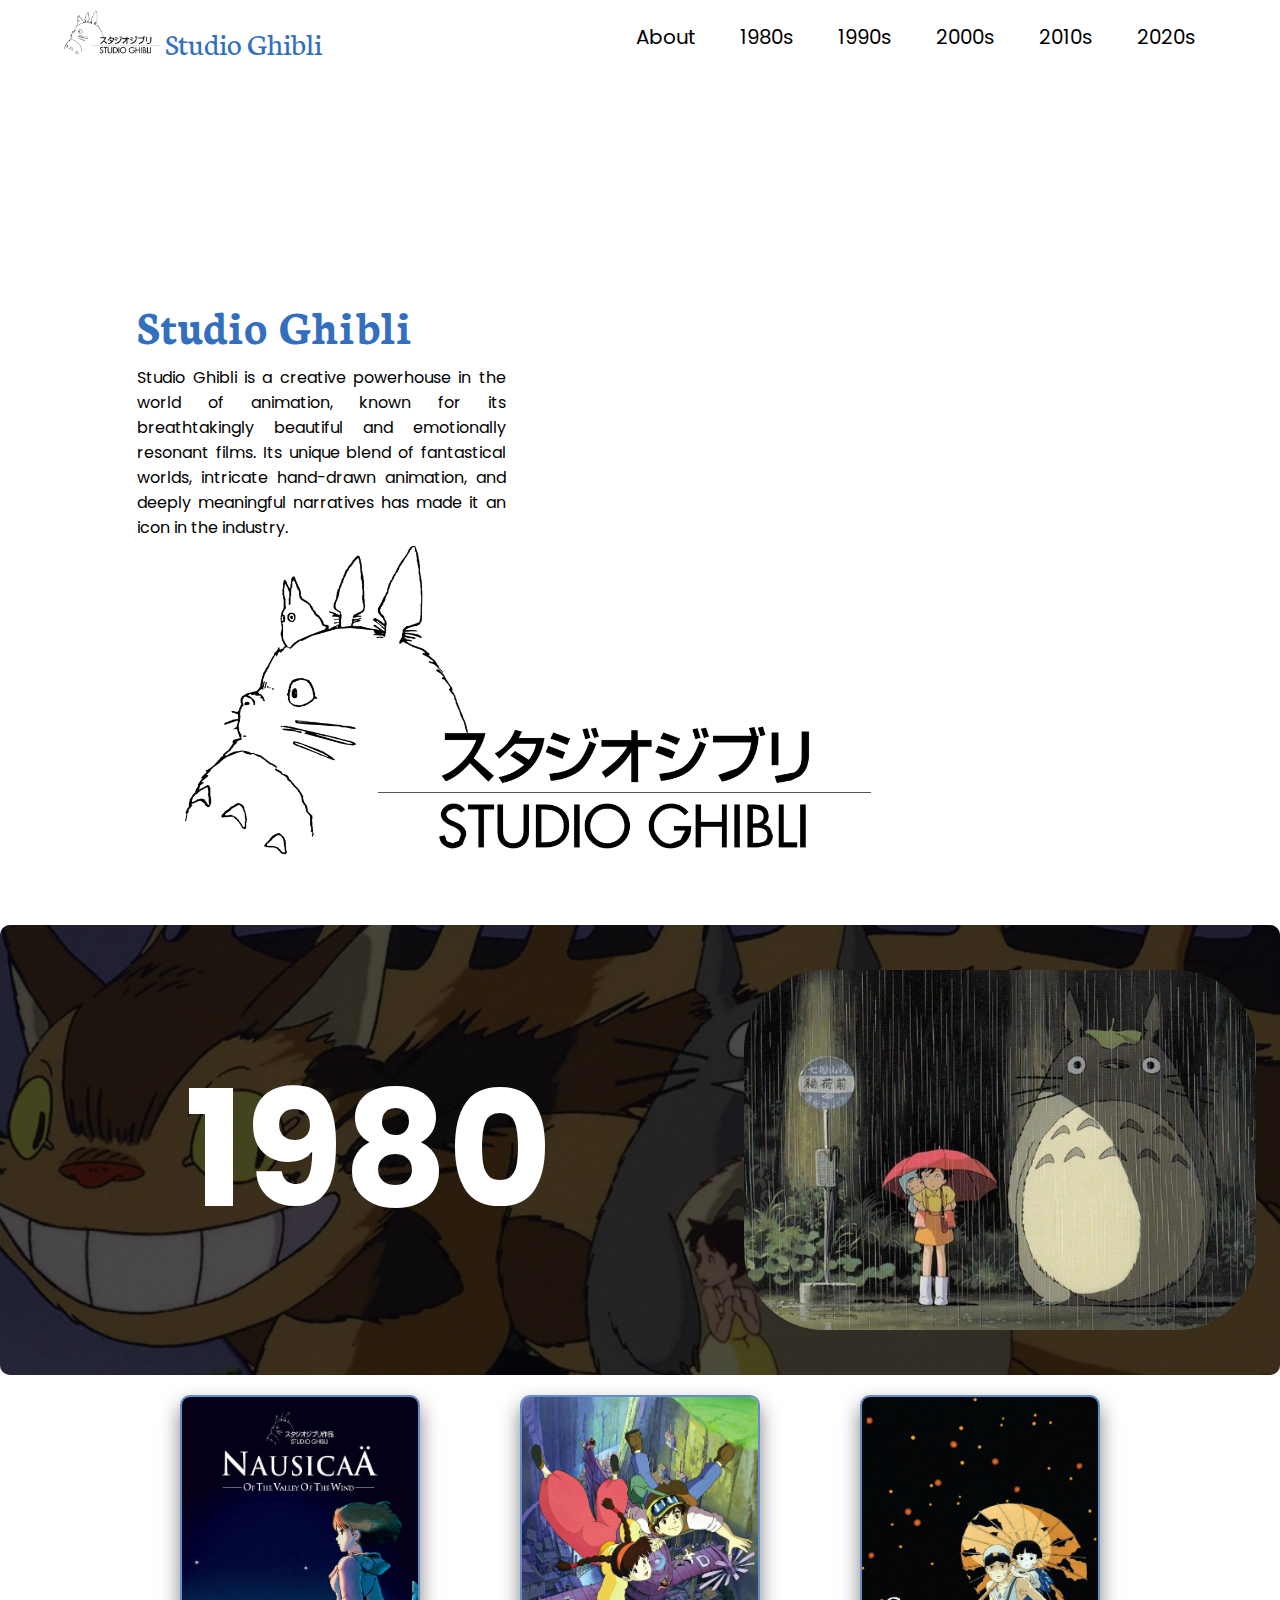
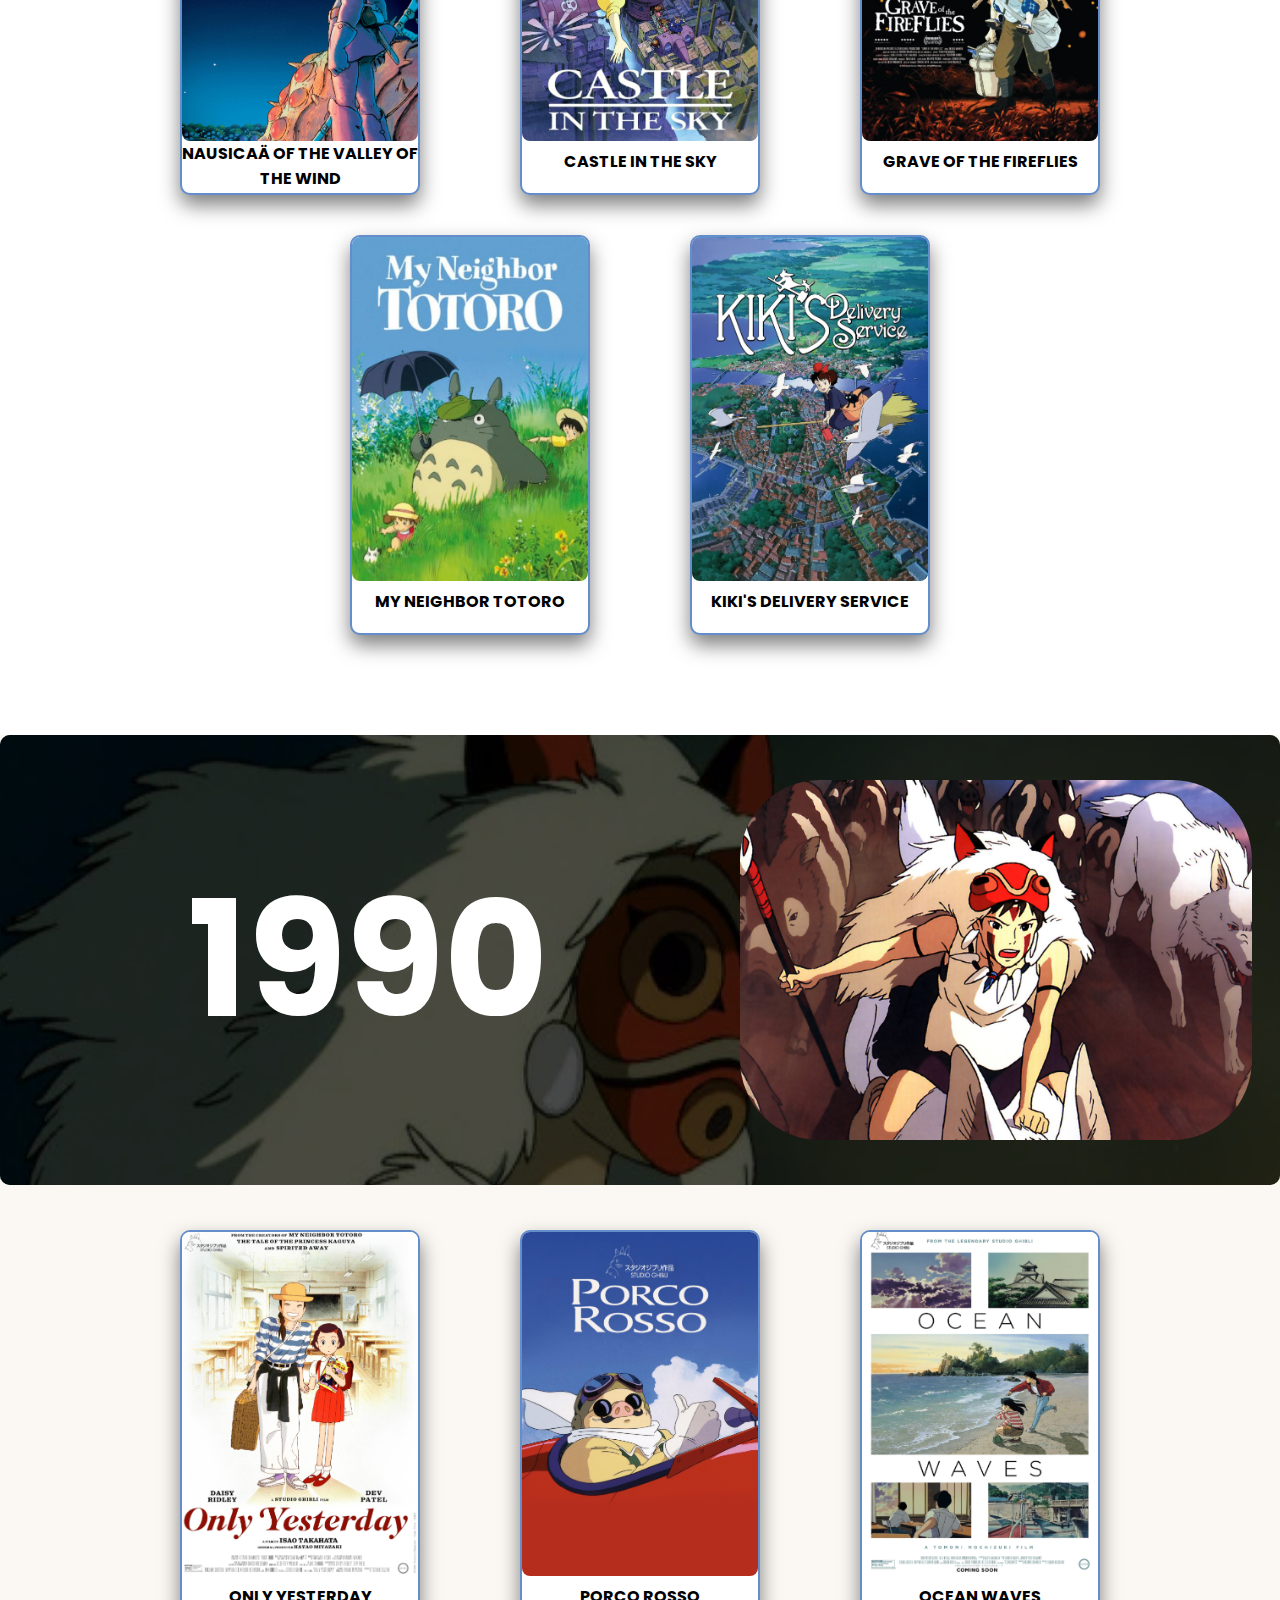
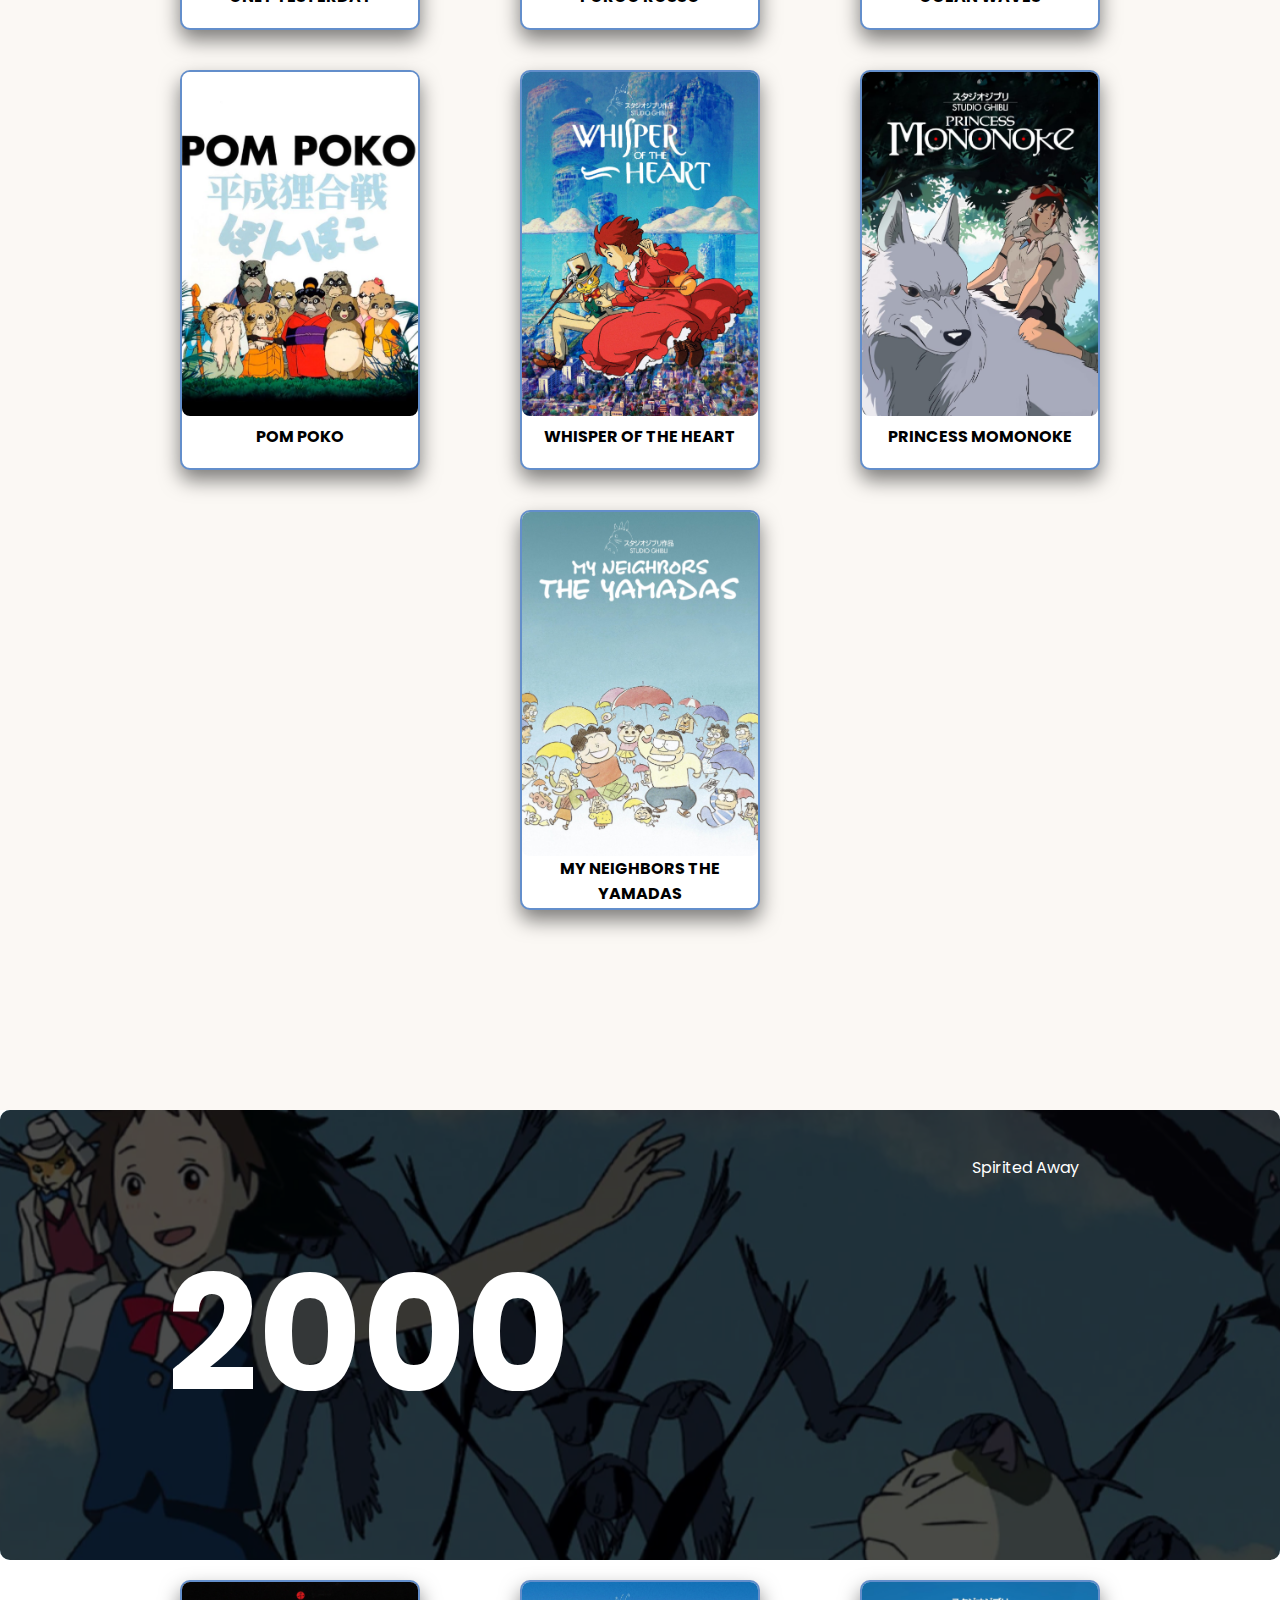
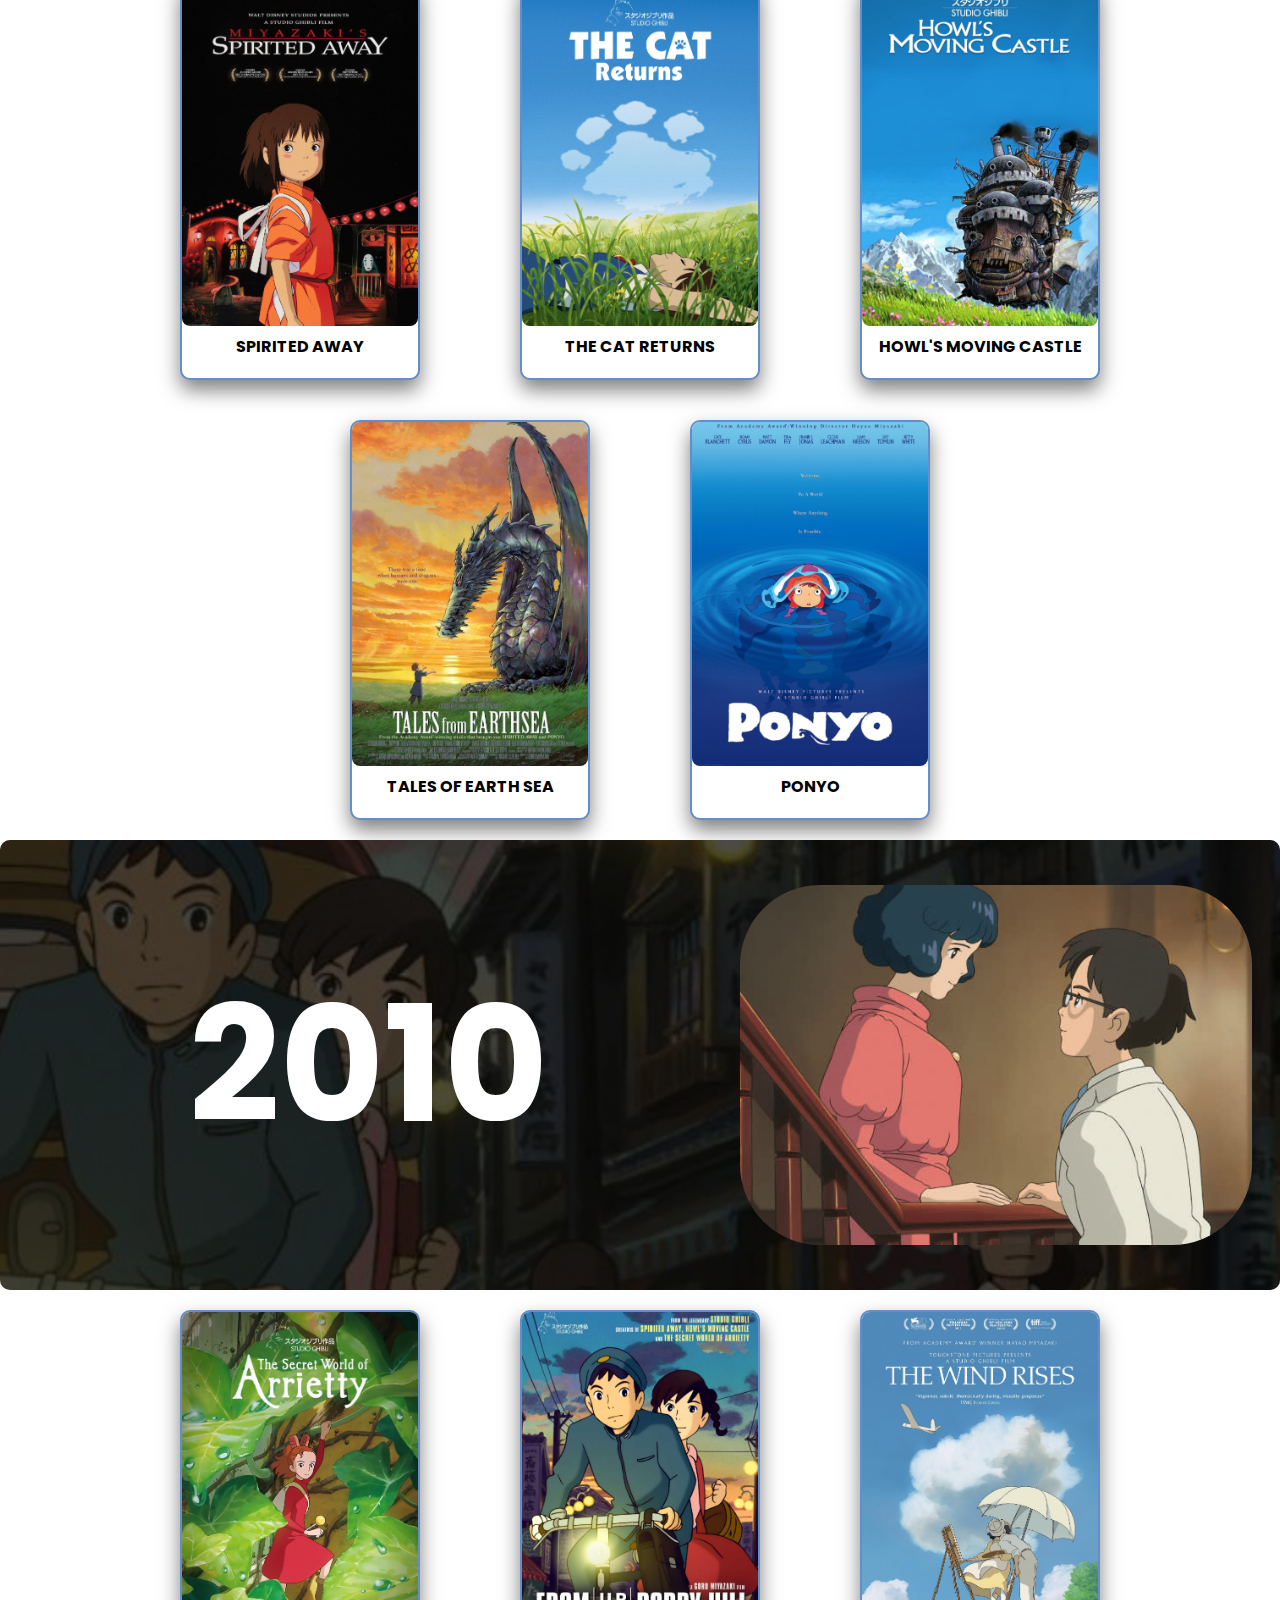
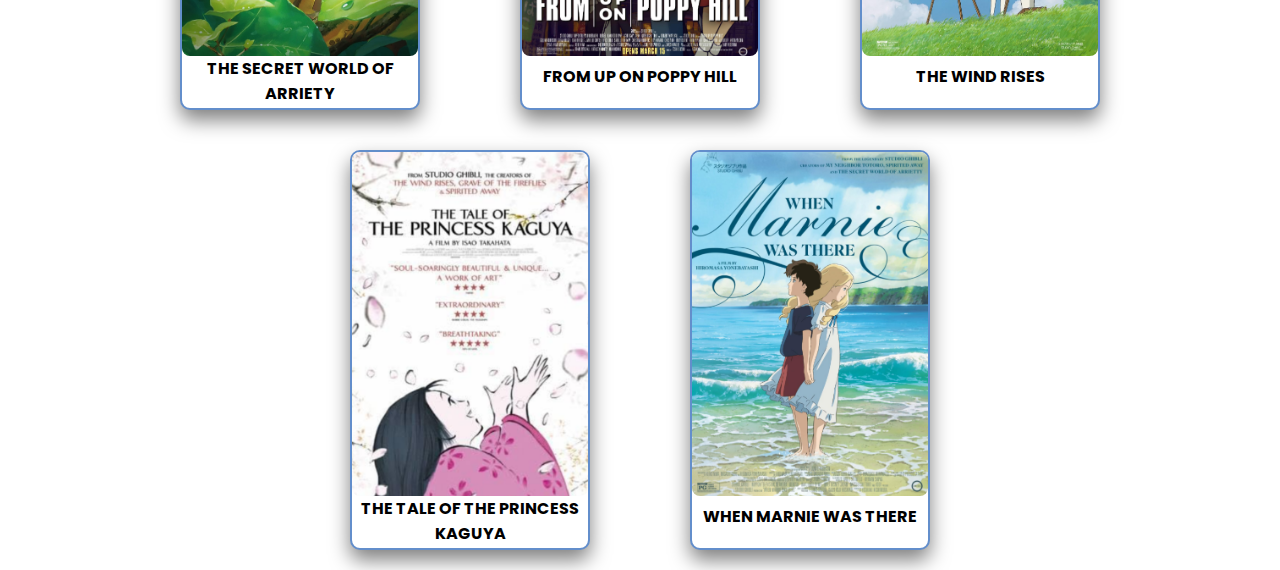
==== index.html @ 45482fcc "Merge branch 'developing' into branch-cyrus" ====
<!DOCTYPE html>
<html lang="en">
  <head>
    <meta charset="UTF-8" />
    <meta name="viewport" content="width=device-width, initial-scale=1.0" />
    <link rel="icon" href="Assets/Icon.png" type="image/x-icon" />
    <title>Studio Ghibli Collection</title>
    <link rel="stylesheet" href="style.css" />
    <link rel="stylesheet" href="mediaqueries.css" />
  </head>

  <body>
    <!-- Navigation -->

    <div class="nav-container">
      <nav id="desktop-nav">
        <div class="logo-nav">
          <img src="Assets/Logo.png" />
          Studio Ghibli
        </div>
        <ul class="nav-links">
          <li><a href="#about">About</a></li>
          <li><a href="#section_80s">1980s</a></li>
          <li><a href="#section_90s">1990s</a></li>
          <li><a href="#section_00s">2000s</a></li>
          <li><a href="#section_10s">2010s</a></li>
          <li><a href="#section_20s">2020s</a></li>
        </ul>
      </nav>
    </div>

    <!-- Navigation - Hamburger -->

    <nav id="hamburger-nav">
      <div class="logo-hamburger">
        <img src="Assets/Logo.png" /> Studio Ghibli
      </div>
      <div class="hamburger-menu">
        <div class="hamburger-icon" onclick="toggleMenu()">
          <span></span>
          <span></span>
          <span></span>
        </div>
        <div class="hamburger-links">
          <li><a href="#about" onclick="toggleMenu()">About</a></li>
          <li><a href="#section_80s" onclick="toggleMenu()">1980s</a></li>
          <li><a href="#section_90s" onclick="toggleMenu()">1990s</a></li>
          <li><a href="#section_00s" onclick="toggleMenu()">2000s</a></li>
          <li><a href="#section_10s" onclick="toggleMenu()">2010s</a></li>
          <li><a href="#section_20s" onclick="toggleMenu()">2020s</a></li>
        </div>
      </div>
    </nav>

    <!-- Profile -->

    <div class="wrapper">
      <section id="profile">
        <div class="profile-container">
          <div class="profile-row">
            <div class="profile-description">
              <h1 class="profile-title">Studio Ghibli</h1>
              <p>
                Studio Ghibli is a creative powerhouse in the world of
                animation, known for its breathtakingly beautiful and
                emotionally resonant films. Its unique blend of fantastical
                worlds, intricate hand-drawn animation, and deeply meaningful
                narratives has made it an icon in the industry.
              </p>
            </div>
            <div class="profile-logo">
              <img src="Assets/Logo.png" alt="Studio Ghibli Logo" />
            </div>
          </div>
        </div>
      </section>
    </div>

    <!-- 1980s -->

    <section id="section_80s">
      <div class="main_container">
        <div class="top_container1980">
          <h1 class="year">1980</h1>
          <img
            src="Assets/Highlight1.png"
            alt="Spirited Away"
            class="mov_img"
          />
        </div>
        <div class="movies_80s all-movies">
          <div class="movie" data-name="m-1">
            <div class="upper_part">
              <img
                src="Assets/Movie1.png"
                alt="Nausicaä of the Valley of the Wind"
              />
            </div>
            <div class="lower_part">
              <h1 class="title">NAUSICAÄ OF THE VALLEY OF THE WIND</h1>
            </div>
          </div>
          <div class="movie" data-name="m-2">
            <div class="upper_part">
              <img src="Assets/Movie2.png" alt="Castle in the Sky" />
            </div>
            <div class="lower_part">
              <h1 class="title">CASTLE IN THE SKY</h1>
            </div>
          </div>
          <div class="movie" data-name="m-3">
            <div class="upper_part">
              <img src="Assets/Movie3.png" alt="Grave of the Fireflies" />
            </div>
            <div class="lower_part">
              <h1 class="title">GRAVE OF THE FIREFLIES</h1>
            </div>
          </div>
          <div class="movie" data-name="m-4">
            <div class="upper_part">
              <img src="Assets/Movie4.png" alt="My Neighbor Totoro" />
            </div>
            <div class="lower_part">
              <h1 class="title">MY NEIGHBOR TOTORO</h1>
            </div>
          </div>
          <div class="movie" data-name="m-5">
            <div class="upper_part">
              <img src="Assets/Movie5.png" alt="Kiki's Delivery Service" />
            </div>
            <div class="lower_part">
              <h1 class="title">KIKI'S DELIVERY SERVICE</h1>
            </div>
          </div>
        </div>
      </div>
    </section>

    <!-- 1990s -->

    <section id="section_90s">
      <div class="main_container">
        <div class="top_container_90s">
          <h1 class="year">1990</h1>
          <img src="Assets/Highlight2.png" alt="" class="mov_img" />
        </div>
        <div class="movies_90s all-movies">
          <div class="movie" data-name="m-6">
            <div class="upper_part">
              <img src="Assets/Movie6.png" alt="ONLY YESTERDAY" />
            </div>
            <div class="lower_part">
              <h1 class="title">ONLY YESTERDAY</h1>
            </div>
          </div>
          <div class="movie" data-name="m-7">
            <div class="upper_part">
              <img src="Assets/Movie7.png" alt="PORCO ROSSO" />
            </div>
            <div class="lower_part">
              <h1 class="title">PORCO ROSSO</h1>
            </div>
          </div>
          <div class="movie" data-name="m-8">
            <div class="upper_part">
              <img src="Assets/Movie8.png" alt="OCEAN WAVES" />
            </div>
            <div class="lower_part">
              <h1 class="title">OCEAN WAVES</h1>
            </div>
          </div>
          <div class="movie" data-name="m-9">
            <div class="upper_part">
              <img src="Assets/Movie9.png" alt="POM POKO" />
            </div>
            <div class="lower_part">
              <h1 class="title">POM POKO</h1>
            </div>
          </div>
          <div class="movie" data-name="m-10">
            <div class="upper_part">
              <img src="Assets/Movie10.png" alt="WHISPER OF THE HEART" />
            </div>
            <div class="lower_part">
              <h1 class="title">WHISPER OF THE HEART</h1>
            </div>
          </div>
          <div class="movie" data-name="m-11">
            <div class="upper_part">
              <img src="Assets/Movie11.png" alt="PRINCESS MOMONOKE" />
            </div>
            <div class="lower_part">
              <h1 class="title">PRINCESS MOMONOKE</h1>
            </div>
          </div>
          <div class="movie" data-name="m-12">
            <div class="upper_part">
              <img src="Assets/Movie12.png" alt="MY NEIGHBORS THE YAMADAS" />
            </div>
            <div class="lower_part">
              <h1 class="title">MY NEIGHBORS THE YAMADAS</h1>
            </div>
          </div>
        </div>
      </div>
    </section>

    <!-- 2000s -->

    <section id="section_00s">
      <div class="main_container">
        <div class="top_container">
          <h1 class="year">2000</h1>
          <img
            src="Assets/Highlight3.2.png"
            alt="Spirited Away"
            class="mov_img"
          />
        </div>
        <div class="movies_00s all-movies">
          <div class="movie" data-name="m-13">
            <div class="upper_part">
              <img src="Assets/Movie13.png" alt="" />
            </div>
            <div class="lower_part">
              <h1 class="title">SPIRITED AWAY</h1>
            </div>
          </div>
          <div class="movie" data-name="m-14">
            <div class="upper_part">
              <img src="Assets/Movie14.png" alt="" />
            </div>
            <div class="lower_part">
              <h1 class="title">THE CAT RETURNS</h1>
            </div>
          </div>
          <div class="movie" data-name="m-15">
            <div class="upper_part">
              <img src="Assets/Movie15.png" alt="" />
            </div>
            <div class="lower_part">
              <h1 class="title">HOWL'S MOVING CASTLE</h1>
            </div>
          </div>
          <div class="movie" data-name="m-16">
            <div class="upper_part">
              <img src="Assets/Movie16.png" alt="" />
            </div>
            <div class="lower_part">
              <h1 class="title">TALES OF EARTH SEA</h1>
            </div>
          </div>
          <div class="movie" data-name="m-17">
            <div class="upper_part">
              <img src="Assets/Movie17.png" alt="" />
            </div>
            <div class="lower_part">
              <h1 class="title">PONYO</h1>
            </div>
          </div>
        </div>
      </div>
    </section>

    <!-- 2010s -->

    <section id="section_10s">
      <div class="main_container">
        <div class="top_container_10s">
          <h1 class="year">2010</h1>
          <img
            src="Assets/Highlight4.4.jpg"
            alt="The Wind Rises"
            class="mov_img"
          />
        </div>

        <div class="movies_10s all-movies">
          <div class="movie" data-name="m-18">
            <div class="upper_part">
              <img src="Assets/Movie18.png" alt="" />
            </div>
            <div class="lower_part">
              <h1 class="title">THE SECRET WORLD OF ARRIETY</h1>
            </div>
          </div>
          <div class="movie" data-name="m-19">
            <div class="upper_part">
              <img src="Assets/Movie19.png" alt="" />
            </div>
            <div class="lower_part">
              <h1 class="title">FROM UP ON POPPY HILL</h1>
            </div>
          </div>
          <div class="movie" data-name="m-20">
            <div class="upper_part">
              <img src="Assets/Movie20.png" alt="" />
            </div>
            <div class="lower_part">
              <h1 class="title">THE WIND RISES</h1>
            </div>
          </div>
          <div class="movie" data-name="m-21">
            <div class="upper_part">
              <img src="Assets/Movie21.png" alt="" />
            </div>
            <div class="lower_part">
              <h1 class="title">THE TALE OF THE PRINCESS KAGUYA</h1>
            </div>
          </div>
          <div class="movie" data-name="m-22">
            <div class="upper_part">
              <img src="Assets/Movie22.png" alt="" />
            </div>
            <div class="lower_part">
              <h1 class="title">WHEN MARNIE WAS THERE</h1>
            </div>
          </div>
        </div>
      </div>
    </section>

    <!-- 2020s -->

    <!-- Showcase Movies -->

    <div class="showcase">
      <!-- 1980s -->

      <section id="showcase_80s">
        <div class="preview" data-target="m-1">
          <div class="heading">
            <img
              src="Assets/Preview1.png"
              alt="Nausicaä of the Valley of the Wind"
            />
            <div class="heading_content">
              <div class="heading_title">
                <h2>Nausicaä of the Valley of the Wind</h2>
                <h3><span class="type">Genres:</span> Adventure, Sci-Fi</h3>
              </div>
            </div>
          </div>
          <div class="content">
            <div class="movie_info">
              <i class="fa-solid fa-xmark"></i>
              <div class="left">
                <img
                  src="Assets/Movie1.png"
                  alt="Nausicaä of the Valley of the Wind"
                />
              </div>
              <div class="right">
                <h4><span class="type">Year:</span> 1984</h4>
                <h4><span class="type">Duration:</span> 117 min</h4>
                <h4><span class="type">Directed By:</span> Hayao Miyazaki</h4>
                <h4><span class="type">Produced By:</span> Isao Takahata</h4>
                <h5>
                  Warrior and pacifist Princess Nausicaä desperately struggles
                  to prevent two warring nations from destroying themselves and
                  their dying planet.
                </h5>
                <div class="buttons">
                  <a
                    href="https://www.imdb.com/title/tt0087544/?ref_=ttls_li_i"
                    class="link1"
                    target="_blank"
                    ><i class="fa-brands fa-imdb links"></i>IMDB</a
                  >
                  <a
                    href="https://ghiblicollection.com/products/nausicaa-of-the-valley-of-the-wind"
                    class="link2"
                    target="_blank"
                    ><i class="fa-solid fa-cart-shopping links"></i>Purchase
                    Movie</a
                  >
                  <a
                    href="https://www.youtube.com/watch?v=9bcsVzfiuf8"
                    class="link3"
                    target="_blank"
                    ><i class="fa-brands fa-youtube links"></i>View Trailer</a
                  >
                </div>
              </div>
            </div>
            <div class="characters">
              <div class="title">
                <h1>Main Characters</h1>
              </div>
              <div class="character">
                <div class="char_box">
                  <img src="Assets/Movie1_M1.jpg" alt="Nausicaä" />
                  <h2>Nausicaä</h2>
                  <p>
                    The Princess of the Valley of Wind. She is clever,
                    resourceful, and a skilled swordswoman. She is a windrider,
                    who can read and utilize the wind well, and flies a "Mehve,"
                    a glider with an engine. She has an empathetic ability and
                    can even communicate with insects from the Sea of
                    Corruption.
                  </p>
                </div>
                <div class="char_box">
                  <img src="Assets/Movie1_M2.jpg" alt="Asbel" />
                  <h2>Asbel</h2>
                  <p>
                    Rastel's twin brother. He is the sole survivor of Pejite,
                    and deeply hates Kushana and Torumekians. He is a very good
                    pilot, mechanic, and swordsman.
                  </p>
                </div>
                <div class="char_box">
                  <img src="Assets/Movie1_M3.jpg" alt="Kushana" />
                  <h2>Kushana</h2>
                  <p>
                    Princess of Torumekia, youngest daughter of the Vai Emperor.
                  </p>
                </div>
                <div class="char_box">
                  <img src="Assets/Movie1_M4.jpg" alt="Lord Yupa" />
                  <h2>Lord Yupa</h2>
                  <p>
                    Nausicaä's teacher and legendary swordsman. He's been
                    traveling the world in search of the secret of the Sea of
                    Corruption.
                  </p>
                </div>
              </div>
            </div>
          </div>
        </div>

        <div class="preview" data-target="m-2">
          <div class="heading">
            <img src="Assets/Preview2.png" alt="Castle in the Sky" />
            <div class="heading_content">
              <div class="heading_title">
                <h2>Castle in the Sky</h2>
                <h3><span class="type">Genres:</span> Adventure, Family</h3>
              </div>
            </div>
          </div>
          <div class="content">
            <div class="movie_info">
              <i class="fa-solid fa-xmark"></i>
              <div class="left">
                <img src="Assets/Movie2.png" alt="Castle in the Sky" />
              </div>
              <div class="right">
                <h4><span class="type">Year:</span> 1986</h4>
                <h4><span class="type">Duration:</span> 125 min</h4>
                <h4><span class="type">Directed By:</span> Hayao Miyazaki</h4>
                <h4>
                  <span class="type">Produced By:</span>Isao Takahata, Yasuyoshi
                  Tokuma
                </h4>
                <h5>
                  A young boy and a girl with a magic crystal must race against
                  pirates and foreign agents in a search for a legendary
                  floating castle.
                </h5>
                <div class="buttons">
                  <a
                    href="https://www.imdb.com/title/tt0092067/?ref_=ttls_li_i"
                    class="link1"
                    target="_blank"
                    ><i class="fa-brands fa-imdb links"></i>IMDB</a
                  >
                  <a
                    href="https://ghiblicollection.com/products/castle-in-the-sky"
                    class="link2"
                    target="_blank"
                    ><i class="fa-solid fa-cart-shopping links"></i>Purchase
                    Movie</a
                  >
                  <a
                    href="https://www.youtube.com/watch?v=8ykEy-yPBFc"
                    class="link3"
                    target="_blank"
                    ><i class="fa-brands fa-youtube links"></i>View Trailer</a
                  >
                </div>
              </div>
            </div>
            <div class="characters">
              <div class="title">
                <h1>Main Characters</h1>
              </div>
              <div class="character">
                <div class="char_box">
                  <img src="Assets/Movie2_M1.jpg" alt="Pazu" />
                  <h2>Pazu</h2>
                  <p>
                    Pazu is a young boy whose goal was to fly in the sky to
                    search for LAPUTA. He is an engineer's apprentice. Pazu
                    keeps pet doves in his tower and can play the trumpet.
                  </p>
                </div>
                <div class="char_box">
                  <img src="Assets/Movie2_M2.jpg" alt="Sheeta" />
                  <h2>Sheeta</h2>
                  <p>
                    Her parents died and left a magical stone (a volucite
                    crystal) which she could never lend or show anyone. Chased
                    by the pirates, she fell from the airship she was in and was
                    saved by the floating powers of the stone and a boy named
                    Pazu. She must escape from the pirates and find the land in
                    the sky, Laputa.
                  </p>
                </div>
              </div>
            </div>
          </div>
        </div>

        <div class="preview" data-target="m-3">
          <div class="heading">
            <img src="Assets/Preview3.png" alt="Grave of the Fireflies" />
            <div class="heading_content">
              <div class="heading_title">
                <h2>Grave of the Fireflies</h2>
                <h3><span class="type">Genres:</span> Drama, War</h3>
              </div>
            </div>
          </div>
          <div class="content">
            <div class="movie_info">
              <i class="fa-solid fa-xmark"></i>
              <div class="left">
                <img src="Assets/Movie3.png" alt="Grave of the Fireflies" />
              </div>
              <div class="right">
                <h4><span class="type">Year:</span> 1988</h4>
                <h4><span class="type">Duration:</span> 89 min</h4>
                <h4><span class="type">Directed By:</span> Isao Takahata</h4>
                <h4>
                  <span class="type">Produced By:</span>Ryoichi Sato, Toru Hara
                </h4>
                <h5>
                  A young boy and his little sister struggle to survive in Japan
                  during World War II.
                </h5>
                <div class="buttons">
                  <a
                    href="https://www.imdb.com/title/tt0095327/?ref_=ttls_li_i"
                    class="link1"
                    target="_blank"
                    ><i class="fa-brands fa-imdb links"></i>IMDB</a
                  >
                  <a
                    href="https://ghiblicollection.com/products/grave-of-the-fireflies"
                    class="link2"
                    target="_blank"
                    ><i class="fa-solid fa-cart-shopping links"></i>Purchase
                    Movie</a
                  >
                  <a
                    href="https://www.youtube.com/watch?v=4vPeTSRd580"
                    class="link3"
                    target="_blank"
                    ><i class="fa-brands fa-youtube links"></i>View Trailer</a
                  >
                </div>
              </div>
            </div>
            <div class="characters">
              <div class="title">
                <h1>Main Characters</h1>
              </div>
              <div class="character">
                <div class="char_box">
                  <img src="Assets/Movie3_M1.jpg" alt="Setsuko" />
                  <h2>Setsuko</h2>
                  <p>
                    A 4-year-old girl. Setsuko completely adores her older
                    brother Seita. She is innocent and cheerful, and at times
                    naïve to the terrors of war around her.
                  </p>
                </div>
                <div class="char_box">
                  <img src="Assets/Movie3_M2.jpg" alt="Seita" />
                  <h2>Seita</h2>
                  <p>
                    A 14-year-old boy. Seita is responsible, mature, and tough.
                    Since his dad is away fighting in the war, he is responsible
                    for all the jobs his father would normally take, including
                    caring for his younger sister, Setsuko. Seita's main fault
                    is his pride, which can cause him to make wrong decisions.
                  </p>
                </div>
              </div>
            </div>
          </div>
        </div>

        <div class="preview" data-target="m-4">
          <div class="heading">
            <img src="Assets/Preview4.png" alt="My Neighbor Totoro" />
            <div class="heading_content">
              <div class="heading_title">
                <h2>My Neighbor Totoro</h2>
                <h3><span class="type">Genres:</span> Comedy, Family</h3>
              </div>
            </div>
          </div>
          <div class="content">
            <div class="movie_info">
              <i class="fa-solid fa-xmark"></i>
              <div class="left">
                <img src="Assets/Movie4.png" alt="My Neighbor Totoro" />
              </div>
              <div class="right">
                <h4><span class="type">Year:</span> 1988</h4>
                <h4><span class="type">Duration:</span> 86 min</h4>
                <h4><span class="type">Directed By:</span> Hayao Miyazaki</h4>
                <h4>
                  <span class="type">Produced By:</span>Toru Hara, Ned Lott
                </h4>
                <h5>
                  When two girls move to the country to be near their ailing
                  mother, they have adventures with the wondrous forest spirits
                  who live nearby.
                </h5>
                <div class="buttons">
                  <a
                    href="https://www.imdb.com/title/tt0096283/?ref_=ttls_li_i"
                    class="link1"
                    target="_blank"
                    ><i class="fa-brands fa-imdb links"></i>IMDB</a
                  >
                  <a
                    href="https://ghiblicollection.com/products/my-neighbor-totoro"
                    class="link2"
                    target="_blank"
                    ><i class="fa-solid fa-cart-shopping links"></i>Purchase
                    Movie</a
                  >
                  <a
                    href="https://www.youtube.com/watch?v=92a7Hj0ijLs"
                    class="link3"
                    target="_blank"
                    ><i class="fa-brands fa-youtube links"></i>View Trailer</a
                  >
                </div>
              </div>
            </div>
            <div class="characters">
              <div class="title">
                <h1>Main Characters</h1>
              </div>
              <div class="character">
                <div class="char_box">
                  <img src="Assets/Movie4_M1.jpg" alt="Mei" />
                  <h2>Mei</h2>
                  <p>
                    Mei is Satsuki's younger sister; she is 4 years old. She is
                    the first character that meets and befriends Totoro.
                  </p>
                </div>
                <div class="char_box">
                  <img src="Assets/Movie4_M2.jpg" alt="Satsuki" />
                  <h2>Satsuki</h2>
                  <p>
                    A 10-year-old girl. Satsuki is Mei's older sister. Satsuki
                    is the traditional name of the fifth month of the Japanese
                    calendar, the equivalent of the English May.
                  </p>
                </div>
                <div class="char_box">
                  <img src="Assets/Movie4_M3.jpg" alt="Totoro" />
                  <h2>Totoro</h2>
                  <p>One of three Totoros (Gods of the forest).</p>
                </div>
              </div>
            </div>
          </div>
        </div>

        <div class="preview" data-target="m-5">
          <div class="heading">
            <img src="Assets/Preview5.png" alt="Kiki's Delivery Service" />
            <div class="heading_content">
              <div class="heading_title">
                <h2>Kiki's Delivery Service</h2>
                <h3><span class="type">Genres:</span> Family, Fantasy</h3>
              </div>
            </div>
          </div>
          <div class="content">
            <div class="movie_info">
              <i class="fa-solid fa-xmark"></i>
              <div class="left">
                <img src="Assets/Movie5.png" alt="Kiki's Delivery Service" />
              </div>
              <div class="right">
                <h4><span class="type">Year:</span> 1989</h4>
                <h4><span class="type">Duration:</span> 103 min</h4>
                <h4><span class="type">Directed By:</span> Hayao Miyazaki</h4>
                <h4>
                  <span class="type">Produced By:</span>Hayao Miyazaki, Jane
                  Schonberger
                </h4>
                <h5>
                  A young witch, on her mandatory year of independent life,
                  finds fitting into a new community difficult while she
                  supports herself by running an air courier service.
                </h5>
                <div class="buttons">
                  <a
                    href="https://www.imdb.com/title/tt0097814/?ref_=ttls_li_i"
                    class="link1"
                    target="_blank"
                    ><i class="fa-brands fa-imdb links"></i>IMDB</a
                  >
                  <a
                    href="https://ghiblicollection.com/products/kiki-s-delivery-service"
                    class="link2"
                    target="_blank"
                    ><i class="fa-solid fa-cart-shopping links"></i>Purchase
                    Movie</a
                  >
                  <a
                    href="https://www.youtube.com/watch?v=4bG17OYs-GA"
                    class="link3"
                    target="_blank"
                    ><i class="fa-brands fa-youtube links"></i>View Trailer</a
                  >
                </div>
              </div>
            </div>
            <div class="characters">
              <div class="title">
                <h1>Main Characters</h1>
              </div>
              <div class="character">
                <div class="char_box">
                  <img src="Assets/Movie5_M1.jpg" alt="Kiki" />
                  <h2>Kiki</h2>
                  <p>
                    A 13-year-old apprentice witch, leaving her home village to
                    spend a year on her own. She has no visible magical
                    abilities other than communicating with her cat and
                    broom-flying (at which she is still a novice). She is
                    excitable, innocent, and by turns eager and shy.
                  </p>
                </div>
                <div class="char_box">
                  <img src="Assets/Movie5_M2.jpg" alt="Jiji" />
                  <h2>Jiji</h2>
                  <p>
                    Jiji is Kiki's sharp-tongued, sarcastic, and sometimes
                    humorously pessimistic feline companion. He is constantly
                    offering well-intended advice (and admonishments) that might
                    make him seem overcritical of Kiki.
                  </p>
                </div>
              </div>
            </div>
          </div>
        </div>
      </section>

      <!-- 1990s -->

      <section id="showcase_90s">
        <div class="preview" data-target="m-6">
          <div class="heading">
            <img src="Assets/Preview6.png" alt="" />
            <div class="heading_content">
              <div class="heading_title">
                <h2>Only Yesterday</h2>
                <h3>
                  <span class="type">Genres:</span>
                  Drama, Romance
                </h3>
              </div>
            </div>
          </div>
          <div class="content">
            <div class="movie_info">
              <i class="fa-solid fa-xmark"></i>
              <div class="left">
                <img src="Assets/Movie6.png" alt="Only Yesterday" />
              </div>
              <div class="right">
                <h4><span class="type">Year:</span> 1991</h4>
                <h4><span class="type">Duration:</span> 118 min</h4>
                <h4><span class="type">Directed By:</span> Isao Takahata</h4>
                <h4>
                  <span class="type">Produced By:</span> Tôru Hara, Ritsuo
                  Isobe, Hayao Miyazaki, Hideo Ogata, Yoshio Sasaki, Shigeharu
                  Shiba, Toshio Suzuki, Yasuyoshi Tokuma, Geoffrey Wexler,
                  Tatsumi Yamashita
                </h4>
                <h5>
                  Having lived her whole life in the city, 27-year-old Taeko
                  decides to visit her relatives in the countryside. As she
                  travels, memories of her youth resurface, and after meeting
                  young farmer Toshio, she wonders if she's been true to the
                  dreams of her childhood self.
                </h5>
                <div class="buttons">
                  <a
                    href="https://www.imdb.com/title/tt0102587/?ref_=ttls_li_i"
                    class="link1"
                    target="_blank"
                    ><i class="fa-brands fa-imdb links"></i>IMDB</a
                  >
                  <a
                    href="https://ghiblicollection.com/products/only-yesterday-2"
                    class="link2"
                    target="_blank"
                    ><i class="fa-solid fa-cart-shopping links"></i>Purchase
                    Movie</a
                  >
                  <a
                    href="https://www.youtube.com/watch?v=OfkQlZArxw0"
                    class="link3"
                    target="_blank"
                    ><i class="fa-brands fa-youtube links"></i>View Trailer</a
                  >
                </div>
              </div>
            </div>
            <div class="characters">
              <div class="title">
                <h1>Main Characters</h1>
              </div>
              <div class="character">
                <div class="char_box">
                  <img src="Assets/Movie6_M1.jpg" alt="Taeko Okajima" />
                  <h2>Taeko Okajima</h2>
                  <p>
                    Taeko Okajima lives in Tokyo and works in a big company. She
                    then decides to take a break and go to Yamagata Prefecture,
                    where her brother-in-law lives. On her way there, she sees
                    memories of her as 5th grader. While in Yamagata, she works
                    hard and while there, she starts re-considering her life's
                    choices.
                  </p>
                </div>
                <div class="char_box">
                  <img src="Assets/Movie6_M2.jpg" alt="Toshio" />
                  <h2>Toshio</h2>
                  <p>
                    An organic farmer and a friend of Taeko Okajima who often
                    drives her around. He also helps her come to terms with some
                    stories about her classmates including a bully who
                    apparently liked ten year old Taeko.
                  </p>
                </div>
              </div>
            </div>
          </div>
        </div>

        <div class="preview" data-target="m-7">
          <div class="heading">
            <img src="Assets/Preview7.png" alt="Porco Rosso" />
            <div class="heading_content">
              <div class="heading_title">
                <h2>Porco Rosso</h2>
                <h3>
                  <span class="type">Genres:</span>
                  Action, Adventure, Award Winning, Comedy, Drama, Romancey
                </h3>
              </div>
            </div>
          </div>
          <div class="content">
            <div class="movie_info">
              <i class="fa-solid fa-xmark"></i>
              <div class="left">
                <img src="Assets/Movie7.png" alt="Porco Rosso" />
              </div>
              <div class="right">
                <h4><span class="type">Year:</span> 1992</h4>
                <h4><span class="type">Duration:</span> 93 min</h4>
                <h4><span class="type">Directed By:</span> Hayao Miyazaki</h4>
                <h4>
                  <span class="type">Produced By:</span> Rick Dempsey, Ned Lott,
                  Hideo Ogata, Yoshio Sasaki, Toshio Suzuki, Sokai Tokuma,
                  Yasuyoshi Tokuma, Matsuo Toshimitsu, Tatsumi Yamashita
                </h4>
                <h5>
                  A world-weary flying ace-turned-bounty-hunter, whose face has
                  been transformed into that of a pig by a mysterious spell.
                  When he infuriates a band of sky pirates with his heroics, the
                  pirates hire Curtis, a hotshot American rival, to get rid of
                  him. But with the help of the teenage girl Fio, an aspiring
                  airplane designer, and a sultry lounge singer named Gina,
                  Porco takes to the skies for what may be his final high-flying
                  showdown.
                </h5>
                <div class="buttons">
                  <a
                    href="https://www.imdb.com/title/tt0104652/?ref_=ttls_li_tt"
                    class="link1"
                    target="_blank"
                    ><i class="fa-brands fa-imdb links"></i>IMDB</a
                  >
                  <a
                    href="https://ghiblicollection.com/products/porco-rosso-1"
                    class="link2"
                    target="_blank"
                    ><i class="fa-solid fa-cart-shopping links"></i>Purchase
                    Movie</a
                  >
                  <a
                    href="https://www.youtube.com/watch?v=awEC-aLDzjs"
                    class="link3"
                    target="_blank"
                    ><i class="fa-brands fa-youtube links"></i>View Trailer</a
                  >
                </div>
              </div>
            </div>
            <div class="characters">
              <div class="title">
                <h1>Main Characters</h1>
              </div>
              <div class="character">
                <div class="char_box">
                  <img src="Assets/Movie7_M1.jpg" alt="Porco Rosso" />
                  <h2>Porco "Kurenai no Buta, Marco Pagot" Rosso</h2>
                  <p>
                    Born Marco Pagot, Porco was an ace fighter pilot for the
                    Italian Air Force in World War I. A curse has since given
                    him the appearance of a pig, leading to the nickname Porco
                    Rosso (Italian for "Red Pig"). He now operates as a bounty
                    hunter in the Adriatic Sea, fighting air pirates in his
                    distinctive red sea plane.
                  </p>
                </div>
                <div class="char_box">
                  <img src="Assets/Movie7_M2.jpg" alt="Fio Piccolo" />
                  <h2>Fio Piccolo</h2>
                  <p>
                    Fio lived in America, but went to Milan to help out her
                    grandfather Piccolo. Her grandfather is the owner of Piccolo
                    S.P.A., where they build seaplanes. Fio is very talented and
                    skilled for her age, and most importantly, passionate about
                    her work.
                  </p>
                </div>
                <div class="char_box">
                  <img src="Assets/Movie7_M3.jpg" alt="Donald Curtis" />
                  <h2>Donald Curtis</h2>
                  <p>
                    Donald Curtis, a confident ¼ Italian ¾ American pilot, is
                    recruited in the Flying Pirates Alliance to take out their
                    enemy Porco Rosso. His goal in life is to become a Hollywood
                    star and become the President of the United States.
                  </p>
                </div>
              </div>
            </div>
          </div>
        </div>

        <div class="preview" data-target="m-8">
          <div class="heading">
            <img src="Assets/Preview8.png" alt="Ocean Waves" />
            <div class="heading_content">
              <div class="heading_title">
                <h2>Ocean Waves</h2>
                <h3>
                  <span class="type">Genres:</span>
                  Drama, Romance
                </h3>
              </div>
            </div>
          </div>
          <div class="content">
            <div class="movie_info">
              <i class="fa-solid fa-xmark"></i>
              <div class="left">
                <img src="Assets/Movie8.png" alt="Ocean Waves" />
              </div>
              <div class="right">
                <h4><span class="type">Year:</span> 1993</h4>
                <h4><span class="type">Duration:</span> 72 min</h4>
                <h4><span class="type">Directed By:</span> Tomomi Mochizuki</h4>
                <h4>
                  <span class="type">Produced By:</span> Toshio Suzuki, Nozomu
                  Takahashi
                </h4>
                <h5>
                  As a young man returns home after his first year away at
                  college he recalls his senior year of high school and the
                  iron-willed, big city girl that turned his world upside down.
                </h5>
                <div class="buttons">
                  <a
                    href="https://www.imdb.com/title/tt0108432/?ref_=ttls_li_tt"
                    class="link1"
                    target="_blank"
                    ><i class="fa-brands fa-imdb links"></i>IMDB</a
                  >
                  <a
                    href="https://ghiblicollection.com/products/ocean-waves-blu-ray"
                    class="link2"
                    target="_blank"
                    ><i class="fa-solid fa-cart-shopping links"></i>Purchase
                    Movie</a
                  >
                  <a
                    href="https://www.youtube.com/watch?v=tfkHiHjrqa8"
                    class="link3"
                    target="_blank"
                    ><i class="fa-brands fa-youtube links"></i>View Trailer</a
                  >
                </div>
              </div>
            </div>
            <div class="characters">
              <div class="title">
                <h1>Main Characters</h1>
              </div>
              <div class="character">
                <div class="char_box">
                  <img src="Assets/Movie8_M1.jpg" alt="Taku Morisaki" />
                  <h2>Taku Morisaki</h2>
                  <p>
                    Taku, needing money for the school's trip to Hawaii, took
                    his restaurant busboy job to offset the expense, at the cost
                    of falling grades and his teachers' disapproval. He voiced
                    his disapproval of canceling the school trip in front of the
                    whole school. Is there when Rikako plans to go to Tokyo,
                    lends her money for the tickets (although he didn't know of
                    her plans).
                  </p>
                </div>
                <div class="char_box">
                  <img src="Assets/Movie8_M2.jpg" alt="Rikako Muto" />
                  <h2>Rikako Muto</h2>
                  <p>
                    Rikako Muto is a teenage girl who has just moved with her
                    mother from Tokyo to Kochi. She is introduced to her school
                    through the class president, Yutaka Matsuno, who hence
                    introduces her to his best friend, Taku Morisaki. Yutaka
                    (who instantly fell for Rikako) talks to Rikako about all
                    things of life, including his best friend
                  </p>
                </div>
                <div class="char_box">
                  <img src="Assets/Movie8_M3.jpg" alt="Yutaka Matsuno" />
                  <h2>Yutaka Matsuno</h2>
                  <p>
                    Taku's friend and rival for Rikako's affections. Yutaka and
                    Taku became friends when they jointly campaigned against the
                    cancellation of their junior high school trip due to the
                    school's low test scores. They are not in the same class but
                    despite that they always stay good friends.
                  </p>
                </div>
              </div>
            </div>
          </div>
        </div>

        <div class="preview" data-target="m-9">
          <div class="heading">
            <img src="Assets/Preview9.png" alt="Pom Poko" />
            <div class="heading_content">
              <div class="heading_title">
                <h2>Pom Poko</h2>
                <h3>
                  <span class="type">Genres:</span>
                  Comedy, Drama
                </h3>
              </div>
            </div>
          </div>
          <div class="content">
            <div class="movie_info">
              <i class="fa-solid fa-xmark"></i>
              <div class="left">
                <img src="Assets/Movie9.png" alt="Pom Poko" />
              </div>
              <div class="right">
                <h4><span class="type">Year:</span> 1994</h4>
                <h4><span class="type">Duration:</span> 119 min</h4>
                <h4><span class="type">Directed By:</span> Isao Takahata</h4>
                <h4>
                  <span class="type">Produced By:</span> Ritsuo Isobe, Seiichiro
                  Ujiie, Toshio Suzuki, Yasuyoshi Tokuma
                </h4>
                <h5>
                  The tanuki (raccoon dogs) of Tama Hills find their fun-loving
                  community under attack when their quiet woodlands are
                  threatened by encroaching developers looking to create still
                  more houses and shopping malls. Desperate to survive, the
                  tanuki band together and learn the ancient art of
                  transformation, shape-shifting into a comical variety of
                  humans and spirits as they undertake a last-ditch plan to
                  scare away the humans and save their home...
                </h5>
                <div class="buttons">
                  <a
                    href="https://www.imdb.com/title/tt0110008/?ref_=ttls_li_tt"
                    class="link1"
                    target="_blank"
                    ><i class="fa-brands fa-imdb links"></i>IMDB</a
                  >
                  <a
                    href="https://ghiblicollection.com/products/pom-poko-1"
                    class="link2"
                    target="_blank"
                    ><i class="fa-solid fa-cart-shopping links"></i>Purchase
                    Movie</a
                  >
                  <a
                    href="https://www.youtube.com/watch?v=_7cowIHjCD4"
                    class="link3"
                    target="_blank"
                    ><i class="fa-brands fa-youtube links"></i>View Trailer</a
                  >
                </div>
              </div>
            </div>
            <div class="characters">
              <div class="title">
                <h1>Main Characters</h1>
              </div>
              <div class="character">
                <div class="char_box">
                  <img src="Assets/Movie9_M1.jpg" alt="Shoukichi" />
                  <h2>Shoukichi</h2>
                  <p>
                    Shōkichi (正吉), also known as Shōkichi of the Shadow Forest
                    (影森の正吉, Kagemori no Shōkichi), is one of the main
                    protagonists in Pom Poko. His older self is narrating the
                    film.
                  </p>
                </div>
                <div class="char_box">
                  <img src="Assets/Movie9_M2.jpg" alt="Okiyo" />
                  <h2>Okiyo</h2>
                  <p>
                    Okiyo (おキヨ) or Kiyo (キヨ), also known as Kiyo of the
                    Breaking Up Temple (縁切り寺のキヨ, Enkiridera no Kiyo), is
                    the deuteragonist in Pom Poko. She is the wife of Shoukichi.
                  </p>
                </div>
              </div>
            </div>
          </div>
        </div>

        <div class="preview" data-target="m-10">
          <div class="heading">
            <img src="Assets/Preview10.png" alt="Whisper of the Heart" />
            <div class="heading_content">
              <div class="heading_title">
                <h2>Whisper of the Heart</h2>
                <h3>
                  <span class="type">Genres:</span>
                  Drama, Romance
                </h3>
              </div>
            </div>
          </div>
          <div class="content">
            <div class="movie_info">
              <i class="fa-solid fa-xmark"></i>
              <div class="left">
                <img src="Assets/Movie10.png" alt="Whisper of the Heart" />
              </div>
              <div class="right">
                <h4><span class="type">Year:</span> 1995</h4>
                <h4><span class="type">Duration:</span> 111 min</h4>
                <h4><span class="type">Directed By:</span> Yoshifumi Kondô</h4>
                <h4>
                  <span class="type">Produced By:</span> Rick Dempsey, Ned Lott,
                  Hayao Miyazaki, Takashi Shoji, Toshio Suzuki, Yasuyoshi
                  Tokuma, Seiichirô Ujiie
                </h4>
                <h5>
                  A chance encounter with a mysterious cat sends Shizuku, a
                  quiet schoolgirl, on a quest for her true talent. Together
                  with Seiji, a boy determined to follow his dreams, and
                  enchanted by The Baron, a magical cat figurine who helps her
                  listen to the whispers of her heart, Shizuku embarks on a
                  life-changing adventure that takes her beyond the boundaries
                  of her imagination. This beautiful tale based on a screenplay
                  from Hayao Miyazaki will delight and amaze audiences of all
                  ages!
                </h5>
                <div class="buttons">
                  <a
                    href="https://www.imdb.com/title/tt0113824/?ref_=ttls_li_i"
                    class="link1"
                    target="_blank"
                    ><i class="fa-brands fa-imdb links"></i>IMDB</a
                  >
                  <a
                    href="https://ghiblicollection.com/products/whisper-of-the-heart-1"
                    class="link2"
                    target="_blank"
                    ><i class="fa-solid fa-cart-shopping links"></i>Purchase
                    Movie</a
                  >
                  <a
                    href="https://www.youtube.com/watch?v=0pVkiod6V0U"
                    class="link3"
                    target="_blank"
                    ><i class="fa-brands fa-youtube links"></i>View Trailer</a
                  >
                </div>
              </div>
            </div>
            <div class="characters">
              <div class="title">
                <h1>Main Characters</h1>
              </div>
              <div class="character">
                <div class="char_box">
                  <img src="Assets/Movie10_M1.jpg" alt="Shizuku Tsukishima" />
                  <h2>Shizuku Tsukishima</h2>
                  <p>
                    Shizuku is a junior high student living in the Tokyo Suburb
                    of Tama New Town. She loves to write, or at least has the
                    potential for she writes the translation of the song
                    "Country Road" from English to Japanese for graduation (she
                    also creates her own version for Tokyo, which shows that
                    potential as well).
                  </p>
                </div>
                <div class="char_box">
                  <img src="Assets/Movie10_M2.jpg" alt="Seiji Amasawa" />
                  <h2>Seiji Amasawa</h2>
                  <p>
                    A boy who first appeared reading a book that Shizuku had
                    left behind. In the book, Shizuku left her song lyrics
                    inside, and Seiji read them. He, in reality, like them, but
                    when Shizuku returned to retrieve her book, he called the
                    lyrics corny, which caused her to call him a jerk. He's
                    frequently seen riding his bicycle during the movie.
                  </p>
                </div>
              </div>
            </div>
          </div>
        </div>

        <div class="preview" data-target="m-11">
          <div class="heading">
            <img src="Assets/Preview11.png" alt="" />
            <div class="heading_content">
              <div class="heading_title">
                <h2>Princess Momonoke</h2>
                <h3>
                  <span class="type">Genres:</span> Action, Adventure, Award
                  Winning, Fantasy
                </h3>
              </div>
            </div>
          </div>
          <div class="content">
            <div class="movie_info">
              <i class="fa-solid fa-xmark"></i>
              <div class="left">
                <img src="Assets/Movie11.png" alt="Princess Momonoke" />
              </div>
              <div class="right">
                <h4><span class="type">Year:</span> 1997</h4>
                <h4><span class="type">Duration:</span> 133 min</h4>
                <h4><span class="type">Directed By:</span> Hayao Miyazaki</h4>
                <h4><span class="type">Produced By:</span> Toshio Suzuki</h4>
                <h5>
                  On a journey to find the cure for a Tatarigami's curse,
                  Ashitaka finds himself in the middle of a war between the
                  forest gods and Tatara, a mining colony. In this quest he also
                  meets San, the Mononoke Hime.
                </h5>
                <div class="buttons">
                  <a
                    href="https://www.imdb.com/title/tt0119698/?ref_=ttls_li_tt"
                    class="link1"
                    target="_blank"
                    ><i class="fa-brands fa-imdb links"></i>IMDB</a
                  >
                  <a
                    href="https://ghiblicollection.com/products/princess-mononoke"
                    class="link2"
                    target="_blank"
                    ><i class="fa-solid fa-cart-shopping links"></i>Purchase
                    Movie</a
                  >
                  <a
                    href="https://www.youtube.com/watch?v=4OiMOHRDs14&t"
                    class="link3"
                    target="_blank"
                    ><i class="fa-brands fa-youtube links"></i>View Trailer</a
                  >
                </div>
              </div>
            </div>
            <div class="characters">
              <div class="title">
                <h1>Main Characters</h1>
              </div>
              <div class="character">
                <div class="char_box">
                  <img src="Assets/Movie11_M1.jpg" alt="San" />
                  <h2>San</h2>
                  <p>
                    San is known as Princess Mononoke, the 17-year-old girl,
                    princess of spirits and beasts. When San was a baby, her
                    parents, along with some other travelers, were attacked by
                    the wolf goddess Moro.
                  </p>
                </div>
                <div class="char_box">
                  <img src="Assets/Movie11_M2.jpg" alt="Ashitaka" />
                  <h2>Ashitaka</h2>
                  <p>
                    A prince of the Emishi tribe, Ashitaka is cursed in combat
                    with a demonic boar. His only hope for a cure is to return
                    to the forested land from which the boar-god originally came
                    and discover what rage infected it.
                  </p>
                </div>
              </div>
            </div>
          </div>
        </div>

        <div class="preview" data-target="m-12">
          <div class="heading">
            <img src="Assets/Preview12.png" alt="My Neighbors The Yamadas" />
            <div class="heading_content">
              <div class="heading_title">
                <h2>My Neighbors The Yamadas</h2>
                <h3>
                  <span class="type">Genres:</span>
                  Comedy, Slice of Life
                </h3>
              </div>
            </div>
          </div>
          <div class="content">
            <div class="movie_info">
              <i class="fa-solid fa-xmark"></i>
              <div class="left">
                <img src="Assets/Movie12.png" alt="My Neighbors The Yamadas" />
              </div>
              <div class="right">
                <h4><span class="type">Year:</span> 1999</h4>
                <h4><span class="type">Duration:</span> 104 min</h4>
                <h4><span class="type">Directed By:</span> Isao Takahata</h4>
                <h4><span class="type">Produced By:</span> Toshio Suzuki</h4>
                <h5>
                  Join the hilarious adventures of the quirky Yamada family in
                  this wonderfully offbeat celebration of the little and
                  sometimes bigger victories of life. Presented in a series of
                  brilliant comic vignettes, Takashi Yamada and his wacky wife
                  Matsuko navigate their way through the ups and downs of work,
                  marriage, and family life with a sharp-tongued grandmother, a
                  teenage son who wishes he had cooler parents, and a young
                  daughter with an unusually loud voice.
                </h5>
                <div class="buttons">
                  <a
                    href="https://www.imdb.com/title/tt0206013/?ref_=ttls_li_i"
                    class="link1"
                    target="_blank"
                    ><i class="fa-brands fa-imdb links"></i>IMDB</a
                  >
                  <a
                    href="https://ghiblicollection.com/products/my-neighbors-the-yamadas-1"
                    class="link2"
                    target="_blank"
                    ><i class="fa-solid fa-cart-shopping links"></i>Purchase
                    Movie</a
                  >
                  <a
                    href="https://www.youtube.com/watch?v=1C9ujuCPlnY"
                    class="link3"
                    target="_blank"
                    ><i class="fa-brands fa-youtube links"></i>View Trailer</a
                  >
                </div>
              </div>
            </div>
            <div class="characters">
              <div class="title">
                <h1>Main Characters</h1>
              </div>
              <div class="character">
                <div class="char_box">
                  <img src="Assets/Movie12_M1.jpg" alt="Noboru Yamada" />
                  <h2>Noboru Yamada</h2>
                  <p>
                    Noboru Yamada (山田 昇, Yamada Noboru) is the protagonist
                    from My Neighbors the Yamadas. He is the son of Takashi
                    Yamada and Matsuko Yamada and the big brother of Nonoko
                    Yamada.
                  </p>
                </div>
                <div class="char_box">
                  <img src="Assets/Movie12_M2.jpg" alt="Takashi Yamada" />
                  <h2>Takashi Yamada</h2>
                  <p>
                    Takashi Yamada (山田 隆司, Yamada Takashi) is the husband of
                    Matsuko Yamada and the father of Noboru Yamada and Nonoko
                    Yamada in My Neighbors the Yamadas.
                  </p>
                </div>
                <div class="char_box">
                  <img src="Assets/Movie12_M3.jpg" alt="Nonoko Yamada" />
                  <h2>Nonoko Yamada</h2>
                  <p>
                    Nonoko Yamada (山田 のの子, Yamada Nonoko) is the
                    seven-year-old sister of Noboru Yamada in My Neighbors the
                    Yamadas.
                  </p>
                </div>
                <div class="char_box">
                  <img src="Assets/Movie12_M4.jpg" alt="Shige Yamano" />
                  <h2>Shige Yamano</h2>
                  <p>
                    Shige Yamano (山野 しげ, Yamano Shige) is the grandmother of
                    Noboru and Nonoko Yamada and mother of Matsuko Yamada. She
                    appears in My Neighbors the Yamadas.
                  </p>
                </div>
                <div class="char_box">
                  <img src="Assets/Movie12_M5.jpg" alt="Matsuko Yamada" />
                  <h2>Matsuko Yamada</h2>
                  <p>
                    Matsuko Yamada (山田 まつ子, Yamada Matsuko) is the wife of
                    Takashi Yamada and the mother of Noboru Yamada and Nonoko
                    Yamada in the film My Neighbors the Yamadas.
                  </p>
                </div>
              </div>
            </div>
          </div>
        </div>
      </section>

      <!-- 2000s -->

      <section id="showcase_00s">
        <div class="preview" data-target="m-13">
          <div class="heading">
            <img src="Assets/Preview13.png" alt="" />
            <div class="heading_content">
              <div class="heading_title">
                <h2>Spirited Away</h2>
                <h3><span class="type">Genres:</span> Adventure, Family</h3>
              </div>
            </div>
          </div>
          <div class="content">
            <div class="movie_info">
              <i class="fa-solid fa-xmark"></i>
              <div class="left">
                <img src="Assets/Movie13.png" alt="Princess Momonoke" />
              </div>
              <div class="right">
                <h4><span class="type">Year:</span> 2001</h4>
                <h4><span class="type">Duration:</span> 125 min</h4>
                <h4><span class="type">Directed By:</span> Hayao Miyazaki</h4>
                <h4><span class="type">Produced By:</span> Toshio Suzuki</h4>
                <h5>
                  During her family's move to the suburbs, a sullen 10-year-old
                  girl wanders into a world ruled by gods, witches and spirits,
                  a world where humans are changed into beasts.
                </h5>
                <div class="buttons">
                  <a
                    href="https://www.imdb.com/title/tt0245429/?ref_=ttls_li_tt"
                    class="link1"
                    target="_blank"
                    ><i class="fa-brands fa-imdb links"></i>IMDB</a
                  >
                  <a
                    href="https://ghiblicollection.com/products/spirited-away"
                    class="link2"
                    target="_blank"
                    ><i class="fa-solid fa-cart-shopping links"></i>Purchase
                    Movie</a
                  >
                  <a
                    href="https://www.youtube.com/watch?v=ByXuk9QqQkk"
                    class="link3"
                    target="_blank"
                    ><i class="fa-brands fa-youtube links"></i>View Trailer</a
                  >
                </div>
              </div>
            </div>
            <div class="characters">
              <div class="title">
                <h1>Main Characters</h1>
              </div>
              <div class="character">
                <div class="char_box">
                  <img src="Assets/Movie15_M1.jpg" alt="Chihiro" />
                  <h2>Chihiro Ogino</h2>
                  <p>
                    Chihiro is a young and ordinary girl who finds herself in a
                    surreal and mysterious world. Throughout her journey, she
                    transforms from a fearful child into a brave young girl.
                  </p>
                </div>
                <div class="char_box">
                  <img src="Assets/Movie15_M2.jpg" alt="Haku" />
                  <h2>Haku</h2>
                  <p>
                    Haku is Chihiro's first friend in the strange world. He
                    studies with the sorceress Yubaba and has magical powers.
                    It's said he lost his way home as well as his name in the
                    world of spirits.
                  </p>
                </div>
              </div>
            </div>
          </div>
        </div>

        <div class="preview" data-target="m-14">
          <div class="heading">
            <img src="Assets/Preview14.png" alt="" />
            <div class="heading_content">
              <div class="heading_title">
                <h2>The Cat Returns</h2>
                <h3><span class="type">Genres:</span> Adventure, Comedy</h3>
              </div>
            </div>
          </div>
          <div class="content">
            <div class="movie_info">
              <i class="fa-solid fa-xmark"></i>
              <div class="left">
                <img src="Assets/Movie14.png" alt="The Cat Returns" />
              </div>
              <div class="right">
                <h4><span class="type">Year:</span> 2002</h4>
                <h4><span class="type">Duration:</span> 75 min</h4>
                <h4><span class="type">Directed By:</span> Hiroyuki Morita</h4>
                <h4><span class="type">Produced By:</span> Toshio Suzuki</h4>
                <h5>
                  After helping a cat, a seventeen-year-old girl finds herself
                  involuntarily engaged to a cat Prince in a magical world where
                  her only hope of freedom lies with a dapper cat statuette come
                  to life.
                </h5>
                <div class="buttons">
                  <a
                    href="https://www.imdb.com/title/tt0347618/?ref_=ttls_li_tt"
                    class="link1"
                    target="_blank"
                    ><i class="fa-brands fa-imdb links"></i>IMDB</a
                  >
                  <a
                    href="https://ghiblicollection.com/products/the-cat-returns-1"
                    class="link2"
                    target="_blank"
                    ><i class="fa-solid fa-cart-shopping links"></i>Purchase
                    Movie</a
                  >
                  <a
                    href="https://www.youtube.com/watch?v=Gp-H_YOcYTM"
                    class="link3"
                    target="_blank"
                    ><i class="fa-brands fa-youtube links"></i>View Trailer</a
                  >
                </div>
              </div>
            </div>
            <div class="characters">
              <div class="title">
                <h1>Main Characters</h1>
              </div>
              <div class="character">
                <div class="char_box">
                  <img src="Assets/Movie16_M1.jpg" alt="Haru" />
                  <h2>Haru</h2>
                  <p>
                    Haru is a kind-hearted, ordinary high school girl who
                    unexpectedly finds herself involved in the whimsical and
                    magical world of the Cat Kingdom. She's courageous,
                    compassionate, and quick-witted, making her an endearing and
                    relatable protagonist.
                  </p>
                </div>
                <div class="char_box">
                  <img src="Assets/Movie16_M2.jpg" alt="Baron" />
                  <h2>Baron</h2>
                  <p>
                    Baron is a dapper and sophisticated cat figurine brought to
                    life in the Cat Kingdom. He exudes an air of charm and
                    elegance, serving as Haru's guide and mentor in this
                    enchanting realm, where he showcases his wisdom,
                    resourcefulness, and a touch of feline charisma.
                  </p>
                </div>
              </div>
            </div>
          </div>
        </div>

        <div class="preview" data-target="m-15">
          <div class="heading">
            <img src="Assets/Preview15.png" alt="" />
            <div class="heading_content">
              <div class="heading_title">
                <h2>Howl's Moving Castle</h2>
                <h3><span class="type">Genres:</span> Adventure, Family</h3>
              </div>
            </div>
          </div>
          <div class="content">
            <div class="movie_info">
              <i class="fa-solid fa-xmark"></i>
              <div class="left">
                <img src="Assets/Movie15.png" alt="Princess Momonoke" />
              </div>
              <div class="right">
                <h4><span class="type">Year:</span> 2004</h4>
                <h4><span class="type">Duration:</span> 119 min</h4>
                <h4><span class="type">Directed By:</span> Hayao Miyazaki</h4>
                <h4><span class="type">Produced By:</span> Toshio Suzuki</h4>
                <h5>
                  When an unconfident young woman is cursed with an old body by
                  a spiteful witch, her only chance of breaking the spell lies
                  with a self-indulgent yet insecure young wizard and his
                  companions in his legged, walking castle.
                </h5>
                <div class="buttons">
                  <a
                    href="https://www.imdb.com/title/tt0347149/?ref_=ttls_li_tt"
                    class="link1"
                    target="_blank"
                    ><i class="fa-brands fa-imdb links"></i>IMDB</a
                  >
                  <a
                    href="https://ghiblicollection.com/products/howl-s-moving-castle-1"
                    class="link2"
                    target="_blank"
                    ><i class="fa-solid fa-cart-shopping links"></i>Purchase
                    Movie</a
                  >
                  <a
                    href="https://www.youtube.com/watch?v=iwROgK94zcM"
                    class="link3"
                    target="_blank"
                    ><i class="fa-brands fa-youtube links"></i>View Trailer</a
                  >
                </div>
              </div>
            </div>
            <div class="characters">
              <div class="title">
                <h1>Main Characters</h1>
              </div>
              <div class="character">
                <div class="char_box">
                  <img src="Assets/Movie17_M1.jpg" alt="Hwol" />
                  <h2>Howl</h2>
                  <p>
                    Howl is a mysterious, reclusive wizard who is known for
                    being very flamboyant and wicked. His notorious moving
                    castle has recently been spotted near Market Chipping and
                    rumors have begun to spread that he is searching for
                    beautiful young women whose hearts he may steal. He comes
                    from Wales, a country unknown to most in the book, where his
                    family still remain unaware of his activities in Sophie's
                    world or of its existence.
                  </p>
                </div>
                <div class="char_box">
                  <img src="Assets/Movie17_M2.jpg" alt="Sophie" />
                  <h2>Sophie</h2>
                  <p>
                    Sophie is the eldest of three sisters and lives a boring
                    life as a hat-maker. She has already determined that her
                    life is everything but exciting, that nothing will ever
                    happen to her, and that she might as well give up any
                    thoughts on adventure or excitement in her life. She hides
                    away in her parent's hat-shop and when she for once sneaks
                    out, she visits her younger sister, who works at a bakery.
                    On the way she meets a mystery man. This encounter changes
                    her life forever.
                  </p>
                </div>
              </div>
            </div>
          </div>
        </div>

        <div class="preview" data-target="m-16">
          <div class="heading">
            <img src="Assets/Preview16.png" alt="" />
            <div class="heading_content">
              <div class="heading_title">
                <h2>Tales From Earthsea</h2>
                <h3><span class="type">Genres:</span> Adventure, Fantasy</h3>
              </div>
            </div>
          </div>
          <div class="content">
            <div class="movie_info">
              <i class="fa-solid fa-xmark"></i>
              <div class="left">
                <img src="Assets/Movie16.png" alt="Princess Momonoke" />
              </div>
              <div class="right">
                <h4><span class="type">Year:</span> 2006</h4>
                <h4><span class="type">Duration:</span> 115 min</h4>
                <h4><span class="type">Directed By:</span> Goro Miyazaki</h4>
                <h4><span class="type">Produced By:</span> Toshio Suzuki</h4>
                <h5>
                  In a mythical land, a man and a young boy investigate a series
                  of unusual occurrences.
                </h5>
                <div class="buttons">
                  <a
                    href="https://www.imdb.com/title/tt0495596/?ref_=ttls_li_tt"
                    class="link1"
                    target="_blank"
                    ><i class="fa-brands fa-imdb links"></i>IMDB</a
                  >
                  <a
                    href="https://ghiblicollection.com/products/tales-from-earthsea-1"
                    class="link2"
                    target="_blank"
                    ><i class="fa-solid fa-cart-shopping links"></i>Purchase
                    Movie</a
                  >
                  <a
                    href="https://www.youtube.com/watch?v=8hxYx3Jq3kI"
                    class="link3"
                    target="_blank"
                    ><i class="fa-brands fa-youtube links"></i>View Trailer</a
                  >
                </div>
              </div>
            </div>
            <div class="characters">
              <div class="title">
                <h1>Main Characters</h1>
              </div>
              <div class="character">
                <div class="char_box">
                  <img src="Assets/Movie18_M1.jpg" alt="Arren" />
                  <h2>Arren</h2>
                  <p>
                    The Prince of Enlad and heir to the principality of Morred.
                    Having lived a carefree early life, he is an exile, pursued
                    by a Shadow. He meets the Archmage Ged in his Journeys.
                  </p>
                </div>
                <div class="char_box">
                  <img src="Assets/Movie18_M2.jpg" alt="Therru" />
                  <h2>Therru</h2>
                  <p>
                    A mysterious girl with a fire-scarred face. Subjected to
                    abuse and deserted by her parents, Therru lives with Tenar,
                    her sole confidante.
                  </p>
                </div>
              </div>
            </div>
          </div>
        </div>

        <div class="preview" data-target="m-17">
          <div class="heading">
            <img src="Assets/Preview17.png" alt="" />
            <div class="heading_content">
              <div class="heading_title">
                <h2>Ponyo</h2>
                <h3><span class="type">Genres:</span> Adventure, Comedy</h3>
              </div>
            </div>
          </div>
          <div class="content">
            <div class="movie_info">
              <i class="fa-solid fa-xmark"></i>
              <div class="left">
                <img src="Assets/Movie17.png" alt="Princess Momonoke" />
              </div>
              <div class="right">
                <h4><span class="type">Year:</span> 2008</h4>
                <h4><span class="type">Duration:</span> 101 min</h4>
                <h4><span class="type">Directed By:</span> Hayao Miyazaki</h4>
                <h4><span class="type">Produced By:</span> Toshio Suzuki</h4>
                <h5>
                  A five-year-old boy develops a relationship with Ponyo, a
                  young goldfish princess who longs to become a human after
                  falling in love with him.
                </h5>
                <div class="buttons">
                  <a
                    href="https://www.imdb.com/title/tt0876563/?ref_=ttls_li_tt"
                    class="link1"
                    target="_blank"
                    ><i class="fa-brands fa-imdb links"></i>IMDB</a
                  >
                  <a
                    href="https://ghiblicollection.com/products/ponyo-1"
                    class="link2"
                    target="_blank"
                    ><i class="fa-solid fa-cart-shopping links"></i>Purchase
                    Movie</a
                  >
                  <a
                    href="https://www.youtube.com/watch?v=CsR3KVgBzSM"
                    class="link3"
                    target="_blank"
                    ><i class="fa-brands fa-youtube links"></i>View Trailer</a
                  >
                </div>
              </div>
            </div>
            <div class="characters">
              <div class="title">
                <h1>Main Characters</h1>
              </div>
              <div class="character">
                <div class="char_box">
                  <img src="Assets/Movie19_M1.jpg" alt="Ponyo" />
                  <h2>Ponyo</h2>
                  <p>
                    A goldfish princess who wants to become human after meeting
                    the young boy Sousuke.
                  </p>
                </div>
                <div class="char_box">
                  <img src="Assets/Movie19_M2.jpg" alt="Sousuke" />
                  <h2>Sousuke</h2>
                  <p>
                    Sousuke lives with his mother, Risa. While playing at the
                    shore, he rescues Ponyo. Their friendship begins from there.
                  </p>
                </div>
              </div>
            </div>
          </div>
        </div>
      </section>

      <!-- 2010s -->

      <section id="showcase_10s">
        <div class="preview" data-target="m-18">
          <div class="heading">
            <img src="Assets/Preview18.png" alt="" />
            <div class="heading_content">
              <div class="heading_title">
                <h2>The Secret World of Arrietty</h2>
                <h3><span class="type">Genres:</span> Adventure, Drama</h3>
              </div>
            </div>
          </div>
          <div class="content">
            <div class="movie_info">
              <i class="fa-solid fa-xmark"></i>
              <div class="left">
                <img src="Assets/Movie18.png" alt="Princess Momonoke" />
              </div>
              <div class="right">
                <h4><span class="type">Year:</span> 2010</h4>
                <h4><span class="type">Duration:</span> 94 min</h4>
                <h4>
                  <span class="type">Directed By:</span> Hiromasa Yonebayashi
                </h4>
                <h4><span class="type">Produced By:</span> Toshio Suzuki</h4>
                <h5>
                  The Clock family are four-inch-tall people who live
                  anonymously in another family's residence, borrowing simple
                  items to make their home. Life changes for the Clocks when
                  their teenage daughter Arrietty is discovered.
                </h5>
                <div class="buttons">
                  <a
                    href="https://www.imdb.com/title/tt1568921/?ref_=ttls_li_tt"
                    class="link1"
                    target="_blank"
                    ><i class="fa-brands fa-imdb links"></i>IMDB</a
                  >
                  <a
                    href="https://ghiblicollection.com/products/the-secret-world-of-arrietty"
                    class="link2"
                    target="_blank"
                    ><i class="fa-solid fa-cart-shopping links"></i>Purchase
                    Movie</a
                  >
                  <a
                    href="https://www.youtube.com/watch?v=9CtIXPhPo0g"
                    class="link3"
                    target="_blank"
                    ><i class="fa-brands fa-youtube links"></i>View Trailer</a
                  >
                </div>
              </div>
            </div>
            <div class="characters">
              <div class="title">
                <h1>Main Characters</h1>
              </div>
              <div class="character">
                <div class="char_box">
                  <img src="Assets/Movie20_M1.jpg" alt="Arrietty" />
                  <h2>Arrietty</h2>
                  <p>
                    A 14-year old borrower who lives with her parents under the
                    floorboards of Shō's house.
                  </p>
                </div>
                <div class="char_box">
                  <img src="Assets/Movie20_M2.jpg" alt="Shou" />
                  <h2>Shou</h2>
                  <p>
                    Shou is a young boy who befriends Arrietty. In the beginning
                    of the film he moves in with his great aunt because he
                    suffers from a heart condition and needs lots of rest and
                    quiet.
                  </p>
                </div>
              </div>
            </div>
          </div>
        </div>

        <div class="preview" data-target="m-19">
          <div class="heading">
            <img src="Assets/Preview19.png" alt="" />
            <div class="heading_content">
              <div class="heading_title">
                <h2>From Up on Poppy Hill</h2>
                <h3><span class="type">Genres:</span> Comedy, Drama</h3>
              </div>
            </div>
          </div>
          <div class="content">
            <div class="movie_info">
              <i class="fa-solid fa-xmark"></i>
              <div class="left">
                <img src="Assets/Movie19.png" alt="Princess Momonoke" />
              </div>
              <div class="right">
                <h4><span class="type">Year:</span> 2011</h4>
                <h4><span class="type">Duration:</span> 91 min</h4>
                <h4><span class="type">Directed By:</span> Gorô Miyazaki</h4>
                <h4><span class="type">Produced By:</span> Toshio Suzuki</h4>
                <h5>
                  A group of Yokohama teens look to save their school's
                  clubhouse from the wrecking ball in preparations for the 1964
                  Tokyo Olympics.
                </h5>
                <div class="buttons">
                  <a
                    href="https://www.imdb.com/title/tt1798188/?ref_=ttls_li_tt"
                    class="link1"
                    target="_blank"
                    ><i class="fa-brands fa-imdb links"></i>IMDB</a
                  >
                  <a
                    href="https://ghiblicollection.com/products/from-up-on-poppy-hill"
                    class="link2"
                    target="_blank"
                    ><i class="fa-solid fa-cart-shopping links"></i>Purchase
                    Movie</a
                  >
                  <a
                    href="https://www.youtube.com/watch?v=9nzpk_Br6yo"
                    class="link3"
                    target="_blank"
                    ><i class="fa-brands fa-youtube links"></i>View Trailer</a
                  >
                </div>
              </div>
            </div>
            <div class="characters">
              <div class="title">
                <h1>Main Characters</h1>
              </div>
              <div class="character">
                <div class="char_box">
                  <img src="Assets/Movie21_M1.jpg" alt="Umi" />
                  <h2>Umi Matsuzaki</h2>
                  <p>
                    Matsuzaki Umi is a high school girl who takes care of her
                    brother and sister and manages a western-style lodge next to
                    the sea.
                  </p>
                </div>
                <div class="char_box">
                  <img src="Assets/Movie21_M2.jpg" alt="Shun" />
                  <h2>Shun Kazama</h2>
                  <p>
                    A 17-year-old high school boy who is a member of the school
                    newspaper.
                  </p>
                </div>
              </div>
            </div>
          </div>
        </div>

        <div class="preview" data-target="m-20">
          <div class="heading">
            <img src="Assets/Preview20.png" alt="" />
            <div class="heading_content">
              <div class="heading_title">
                <h2>The Wind Rises</h2>
                <h3><span class="type">Genres:</span> Biography, Drama</h3>
              </div>
            </div>
          </div>
          <div class="content">
            <div class="movie_info">
              <i class="fa-solid fa-xmark"></i>
              <div class="left">
                <img src="Assets/Movie20.png" alt="Princess Momonoke" />
              </div>
              <div class="right">
                <h4><span class="type">Year:</span> 2013</h4>
                <h4><span class="type">Duration:</span> 126 min</h4>
                <h4><span class="type">Directed By:</span> Hayao Miyazaki</h4>
                <h4><span class="type">Produced By:</span> Toshio Suzuki</h4>
                <h5>
                  A look at the life of Jiro Horikoshi, the man who designed
                  Japanese fighter planes during World War II.
                </h5>
                <div class="buttons">
                  <a
                    href="https://www.imdb.com/title/tt2013293/?ref_=ttls_li_tt"
                    class="link1"
                    target="_blank"
                    ><i class="fa-brands fa-imdb links"></i>IMDB</a
                  >
                  <a
                    href="https://ghiblicollection.com/products/the-wind-rises"
                    class="link2"
                    target="_blank"
                    ><i class="fa-solid fa-cart-shopping links"></i>Purchase
                    Movie</a
                  >
                  <a
                    href="https://www.youtube.com/watch?v=YrueAaw0RYg"
                    class="link3"
                    target="_blank"
                    ><i class="fa-brands fa-youtube links"></i>View Trailer</a
                  >
                </div>
              </div>
            </div>
            <div class="characters">
              <div class="title">
                <h1>Main Characters</h1>
              </div>
              <div class="character">
                <div class="char_box">
                  <img src="Assets/Movie22_M1.jpg" alt="Jirou" />
                  <h2>Jirou Horikoshi</h2>
                  <p>
                    Jirou Horikoshi has been dreaming of flying since he was a
                    young boy living in rural Japan. While his acute myopia
                    prevents him from becoming a pilot, he continues to chase
                    his dreams by aspiring to become an aeronautics engineer. He
                    borrows an English aviation magazine and reads it thoroughly
                    using an English dictionary, then dreams of meeting Caproni,
                    a famed Italian aeronautic engineer who proceed to inspire
                    him to realise his dreams by creating beautiful aircraft
                    despite the possibility that they'll be used as tools of war
                    and destruction.
                  </p>
                </div>
                <div class="char_box">
                  <img src="Assets/Movie22_M2.jpg" alt="Naoko" />
                  <h2>Naoko Satomi</h2>
                  <p>
                    Jirou is at university to study engineering. On traveling
                    back to Tokyo from a holiday, he meets a young girl named
                    Naoko, who is traveling with her maid. At this time, the
                    Great Kanto Earthquake of 1923 hits, which stops the train
                    and causes Naoko's maid to break her leg. Jirou delivers
                    Naoko and her maid to Naoko's family, then walks away
                    without giving his name.
                  </p>
                </div>
              </div>
            </div>
          </div>
        </div>

        <div class="preview" data-target="m-21">
          <div class="heading">
            <img src="Assets/Preview21.png" alt="" />
            <div class="heading_content">
              <div class="heading_title">
                <h2>The Tale of The Princess Kaguya</h2>
                <h3><span class="type">Genres:</span> Drama, Family</h3>
              </div>
            </div>
          </div>
          <div class="content">
            <div class="movie_info">
              <i class="fa-solid fa-xmark"></i>
              <div class="left">
                <img src="Assets/Movie21.png" alt="Princess Momonoke" />
              </div>
              <div class="right">
                <h4><span class="type">Year:</span> 2013</h4>
                <h4><span class="type">Duration:</span> 137 min</h4>
                <h4><span class="type">Directed By:</span> Isao Takahata</h4>
                <h4><span class="type">Produced By:</span> Kôji Hoshino</h4>
                <h5>
                  Found inside a shining stalk of bamboo by an old bamboo cutter
                  and his wife, a tiny girl grows rapidly into an exquisite
                  young lady. The mysterious young princess enthralls all who
                  encounter her, but ultimately she must confront her fate, the
                  punishment for her crime.
                </h5>
                <div class="buttons">
                  <a
                    href="https://www.imdb.com/title/tt0119698/?ref_=ttls_li_tt"
                    class="link1"
                    target="_blank"
                    ><i class="fa-brands fa-imdb links"></i>IMDB</a
                  >
                  <a
                    href="https://ghiblicollection.com/products/princess-mononoke"
                    class="link2"
                    target="_blank"
                    ><i class="fa-solid fa-cart-shopping links"></i>Purchase
                    Movie</a
                  >
                  <a
                    href="https://www.youtube.com/watch?v=4OiMOHRDs14&t"
                    class="link3"
                    target="_blank"
                    ><i class="fa-brands fa-youtube links"></i>View Trailer</a
                  >
                </div>
              </div>
            </div>
            <div class="characters">
              <div class="title">
                <h1>Main Characters</h1>
              </div>
              <div class="character">
                <div class="char_box">
                  <img src="Assets/Movie23_M1.jpg" alt="Kaguya" />
                  <h2>Kaguya-hime</h2>
                  <p>
                    Kaguya is the main protagonist in the Studio Ghibli film,
                    The Tale of Princess Kaguya. She has been given the title
                    "Princess" after her adoptive father, Miyatsuku, found
                    golden nuggets as a sign from the gods telling him that
                    Kaguya has to live a noble life and therefore bought the
                    title.
                  </p>
                </div>
                <div class="char_box">
                  <img src="Assets/Movie23_M2.jpg" alt="Me no Warawa" />
                  <h2>Me no Warawa</h2>
                  <p>The handmaiden of princess Kaguya.</p>
                </div>
              </div>
            </div>
          </div>
        </div>

        <div class="preview" data-target="m-22">
          <div class="heading">
            <img src="Assets/Preview22.png" alt="" />
            <div class="heading_content">
              <div class="heading_title">
                <h2>When Marnie Was There</h2>
                <h3><span class="type">Genres:</span> Drama, Family</h3>
              </div>
            </div>
          </div>
          <div class="content">
            <div class="movie_info">
              <i class="fa-solid fa-xmark"></i>
              <div class="left">
                <img src="Assets/Movie22.png" alt="Princess Momonoke" />
              </div>
              <div class="right">
                <h4><span class="type">Year:</span> 2014</h4>
                <h4><span class="type">Duration:</span> 103 min</h4>
                <h4>
                  <span class="type">Directed By:</span> Hiromasa Yonebayashi
                </h4>
                <h4><span class="type">Produced By:</span> Toshio Suzuki</h4>
                <h5>
                  Due to 12-year-old Anna's asthma, she's sent to stay with
                  relatives of her guardian in the Japanese countryside. She
                  likes to be alone, sketching. She befriends Marnie. Who is the
                  mysterious, blonde Marnie?
                </h5>
                <div class="buttons">
                  <a
                    href="https://www.imdb.com/title/tt3398268/?ref_=ttls_li_tt"
                    class="link1"
                    target="_blank"
                    ><i class="fa-brands fa-imdb links"></i>IMDB</a
                  >
                  <a
                    href="https://ghiblicollection.com/products/when-marnie-was-there-3"
                    class="link2"
                    target="_blank"
                    ><i class="fa-solid fa-cart-shopping links"></i>Purchase
                    Movie</a
                  >
                  <a
                    href="https://www.youtube.com/watch?v=jjmrxqcQdYg"
                    class="link3"
                    target="_blank"
                    ><i class="fa-brands fa-youtube links"></i>View Trailer</a
                  >
                </div>
              </div>
            </div>
            <div class="characters">
              <div class="title">
                <h1>Main Characters</h1>
              </div>
              <div class="character">
                <div class="char_box">
                  <img src="Assets/Movie24_M1.jpg" alt="Anna" />
                  <h2>Anna Sasaki</h2>
                  <p>
                    Anna is a foster child living in Sapporo. She has asthma,
                    and as a treatment, her doctor suggests she spend some time
                    in an environment with cleaner air. She then spends her
                    summer in a coastal town where she develops a friendship
                    with Marnie.
                  </p>
                </div>
                <div class="char_box">
                  <img src="Assets/Movie24_M2.jpg" alt="Marnie" />
                  <h2>Marnie</h2>
                  <p>
                    Marnie is the daughter of wealthy parents. She lives in the
                    Marsh House. Her parents often leave her with just a nanny
                    and two maids to watch over her. The nanny and maids often
                    mistreat her. She often sneaks away from the Marsh House to
                    be free of them. She develops a friendship with Anna during
                    these times away from the House.
                  </p>
                </div>
              </div>
            </div>
          </div>
        </div>
      </section>

      <!-- Footer -->

      <footer></footer>

      <!-- Scripts -->

      <script src="script.js"></script>
      <script
        src="https://kit.fontawesome.com/e2d5898c84.js"
        crossorigin="anonymous"
      ></script>
    </div>
  </body>
</html>
---- style.css ----
@import url("https://fonts.googleapis.com/css2?family=Neuton:wght@700&family=Pacifico&family=Poppins&display=swap");
@import url("https://fonts.googleapis.com/css2?family=Poppins:wght@300;400;500;600&display=swap");
@import url("https://fonts.googleapis.com/css2?family=Staatliches&display=swap");
@import url("https://fonts.googleapis.com/css2?family=Courgette&display=swap");

:root {
  --light-blue: #638ecb;
  --dark-blue: #346fbf;
  --darker-blue: #002457;
  --dirty-white: #fbf8f4;
  --light-gray: #888;
  --dark-gray: #303030;
  --light-pink: #ffcfcf;
}

* {
  margin: 0;
  padding: 0;
  font-family: "Poppins", sans-serif;
}

html {
  scroll-behavior: smooth;
}

body {
  background: white;
  width: 100%;
  font-size: 100%;
}

.wrapper {
  width: 90%;
  padding: 0 70px;
}

/* Navigation */

.nav-container {
  padding: 10px 5%;
}

.logo-nav {
  font-size: 2rem;
  font-family: "Neuton", serif;
  color: #346fbf;
}

.logo-nav img {
  height: 45px;
  padding-right: 0.5;
}

nav {
  display: flex;
  align-items: center;
  justify-content: space-between;
  flex-wrap: wrap;
  font-family: "Poppins", sans-serif;
}

nav ul li {
  display: inline-block;
  list-style: none;
  margin: 10px 20px;
}

nav ul li a {
  color: black;
  text-decoration: none;
  font-size: 20px;
  position: relative;
}

nav ul li a::after {
  content: "";
  width: 0;
  height: 3px;
  background: #346fbf;
  position: absolute;
  left: 0;
  bottom: -6px;
  transition: 0.5s;
}

nav ul li a:hover {
  color: #638ecb;
}

nav ul li a:hover::after {
  width: 100%;
}

/* Navigation (Hamburger) */

#hamburger-nav {
  display: none;
}

.hamburger-menu {
  position: relative;
  display: inline-block;
}

.logo-hamburger {
  font-family: "Neuton", serif;
  color: #346fbf;
  font-size: 1.5rem;
}

.logo-hamburger img {
  height: 30px;
  padding-left: 30px;
}

.hamburger-icon {
  display: flex;
  flex-direction: column;
  justify-content: space-between;
  height: 24px;
  width: 30px;
  cursor: pointer;
}

.hamburger-icon span {
  width: 100%;
  height: 2px;
  background-color: black;
  transition: all 0.3 ease-in-out;
}

.hamburger-links {
  position: absolute;
  top: 100%;
  right: 0;
  background-color: transparent;
  width: fit-content;
  max-height: 0;
  overflow: hidden;
  transition: all 0.3 ease-in-out;
}

.hamburger-links a {
  display: block;
  padding: 10px;
  text-align: center;
  font-size: 1rem;
  color: black;
  text-decoration: none;
  transition: all 0.3 ease-in-out;
}

.hamburger-links li {
  list-style: none;
}

.hamburger-links.open {
  max-height: 300px;
}

.hamburger-icon.open span:first-child {
  transform: rotate(45deg) translate(10px, 5px);
}

.hamburger-icon.open span:nth-child(2) {
  opacity: 0;
}

.hamburger-icon.open span:last-child {
  transform: rotate(-45deg) translate(10px, -5px);
}

.hamburger-icon span:first-child {
  transform: none;
}

.hamburger-icon span:first-child {
  opacity: 1;
}

.hamburger-icon span:first-child {
  transform: none;
}

/* Profile */

#profile {
  padding: 80px 0;
  height: 100vh;
}

.profile-container {
  padding: 70px 10%;
}

.profile-row {
  display: flex;
  justify-content: space-between;
  flex-wrap: wrap;
}

.profile-title {
  font-family: "Neuton", serif;
  color: #346fbf;
  font-size: 3rem;
  font-weight: 600;
  padding-bottom: 10px;
}

.profile-logo img {
  height: 20rem;
}

.profile-logo {
  flex-basis: 60%;
  margin-right: -5rem;
}

.profile-description {
  flex-basis: 40%;
  margin-top: 4.5rem;
  margin-left: -3rem;
  text-align: justify;
}

/* Generation Section */

.headline {
  color: var(--dirty-white);
  font-size: 14vw;
}

/*1980s section*/

#section_80s {
  margin-bottom: 5rem;
  margin-top: -13rem;
}

.top_container1980 {
  position: relative;
  height: 50vh;
  display: flex;
  justify-content: center;
  align-items: center;
  text-align: center;
  color: white;
  overflow: hidden;
  background: url(/Assets/Preview4.png) center/cover no-repeat;
  background-size: cover;
  border-radius: 10px;
}

.top_container1980::before {
  content: "";
  position: absolute;
  top: 0;
  left: 0;
  right: 0;
  bottom: 0;
  background: rgba(0, 0, 0, 0.7);
  z-index: 0;
}

.movies_80s {
  display: flex;
  flex-wrap: wrap;
  justify-content: center;
}

.movies_80s > div {
  margin: 20px 50px;
}

.movie {
  width: 15rem;
  height: 25rem;
  background-color: white;
  border: 2px solid #638ecb;
  border-radius: 10px;
  box-sizing: border-box;
  margin: 2rem 0 2rem;
  display: flex;
  flex-direction: column;
  transition: transform 0.3s ease;
  box-shadow: 0 10px 20px rgba(0, 0, 0, 0.5);
  padding-bottom: 10px;
}

.lower_part {
  display: flex;
  justify-content: center;
  align-items: center;
  text-align: center;
  height: 100%;
}

.movie:hover {
  transform: translateY(-20px);
}

/* 1990s Section */

#section_90s {
  height: 150%;
  min-height: 130vh;
  padding-bottom: 20vh;
  background-color: var(--dirty-white);
}

#section_90s .heading {
  height: 55vh;
  display: flex;
  background: url(/Assets/Heading2.jpg);
  color: white;
}

#section_90s .right img {
  border-radius: 65px;
  box-shadow: 10px 10px 4px 0px rgb(255, 255, 255, 0.25);
}

#section_90s .content {
  background-color: pink;
}

.movies_90s {
  display: flex;
  flex-wrap: wrap;
  justify-content: center;
}

.movies_90s > div {
  margin: 20px 50px;
}

.movies_90s .movie {
  padding-bottom: 10px;
}

.movies_90s .lower_part {
  display: flex;
  justify-content: center;
  align-items: center;
  text-align: center;
  height: 100%;
}

.top_container_90s {
  position: relative;
  height: 50vh;
  display: flex;
  justify-content: center;
  align-items: center;
  text-align: center;
  color: white;
  overflow: hidden;
  background: url(/Assets/Preview11.png) center/cover no-repeat;
  background-size: cover;
  border-radius: 10px;
  margin-bottom: 25px;
}

.top_container_90s::before {
  content: "";
  position: absolute;
  top: 0;
  left: 0;
  right: 0;
  bottom: 0;
  background: rgba(0, 0, 0, 0.7);
  z-index: 0;
}
/*2000s section*/

.top_container {
  position: relative;
  height: 50vh;
  display: flex;
  justify-content: center;
  align-items: center;
  text-align: center;
  color: white;
  overflow: hidden;
  background: url(/Assets/Preview14.png) center/cover no-repeat;
  background-size: cover;
  border-radius: 10px;
}

.top_container::before {
  content: "";
  position: absolute;
  top: 0;
  left: 0;
  right: 0;
  bottom: 0;
  background: rgba(0, 0, 0, 0.7);
  z-index: 0;
}

.year,
.mov_img {
  position: relative;
  z-index: 1;
  max-width: 100%;
  border-radius: 5rem;
  margin-left: 10rem;
  object-fit: cover;
}

.mov_img {
  width: 40%;
  height: 80%;
}

.year {
  font-size: 10rem;
  margin-right: 2rem;
}

.movies_00s {
  display: flex;
  flex-wrap: wrap;
  justify-content: center;
}
.movies_00s > div {
  margin: 20px 50px;
}
.movies_00s .movie {
  padding-bottom: 10px;
}
.movies_00s .lower_part {
  display: flex;
  justify-content: center;
  align-items: center;
  text-align: center;
  height: 100%;
}
.upper_part {
  height: 89%;
}
.upper_part img {
  width: 100%;
  height: 100%;
  object-fit: cover;
  border-radius: 8px;
}

.title {
  font-size: 16px;
}

/*2010s section*/

.top_container_10s {
  position: relative;
  height: 50vh;
  display: flex;
  justify-content: center;
  align-items: center;
  text-align: center;
  color: white;
  overflow: hidden;
  background: url(/Assets/Preview19.png) center/cover no-repeat;
  background-size: cover;
  border-radius: 10px;
}

.top_container_10s::before {
  content: "";
  position: absolute;
  top: 0;
  left: 0;
  right: 0;
  bottom: 0;
  background: rgba(0, 0, 0, 0.7);
  z-index: 0;
}

.movies_10s {
  display: flex;
  flex-wrap: wrap;
  justify-content: center;
}
.movies_10s > div {
  margin: 20px 50px;
}
.movies_10s .movie {
  padding-bottom: 10px;
}
.movies_10s .lower_part {
  display: flex;
  justify-content: center;
  align-items: center;
  text-align: center;
  height: 100%;
}

/* Showcase Movies Section */

.showcase {
  position: fixed;
  top: 0;
  left: 0;
  height: fit-content;
  min-height: 100%;
  width: 100%;
  background: rgba(0, 0, 0, 0.8);
  display: none;
  align-items: center;
  justify-content: center;
  overflow: hidden;
  z-index: 5;
}

.showcase .preview {
  margin: 4rem 0;
  height: calc(100vh - 8rem);
  overflow-y: auto;
  scrollbar-color: var(--light-blue) var(--darker-blue);
  scrollbar-width: thin;
  display: none;
  text-align: center;
  align-items: center;
  background: var(--darker-blue);
  position: relative;
  width: 90rem;
}

.showcase .preview.active {
  display: inline-block;
}

.showcase .preview .heading img {
  min-height: 300px;
  position: relative;
  width: 100%;
  height: 100%;
  object-fit: cover;
}

.showcase .heading_content {
  position: absolute;
  display: flex;
  align-items: center;
  flex-direction: column;
  top: 25px;
  left: 30px;
}

.showcase .heading_title h2 {
  align-items: center;
  color: white;
  font-family: "Staatliches", sans-serif;
  text-shadow: 1px 1px 7px #8b8b8b;
  font-size: 7em;
  line-height: 7rem;
  text-align: left;
}

.showcase .preview .heading_content .type {
  color: #9dc6ff;
  font-family: "Poppins", serif;
  text-shadow: none;
  text-shadow: 1px 1px 7px #000000;
  font-size: 1rem;
  margin-left: 10px;
}

.showcase .preview .heading_content h3 {
  color: var(--dirty-white);
  font-family: "Courgette", sans-serif;
  text-shadow: 1px 1px 7px #8b8b8b;
  font-size: 1rem;
  text-align: left;
}

.showcase .preview .right {
  padding: 0 4vw;
  display: flex;
  flex-direction: column;
  justify-content: center;
  align-items: center;
}

.showcase .preview .content {
  display: flex;
  flex-direction: column;
  align-items: center;
  justify-content: space-around;
  text-align: center;
  padding: 2rem;
  background: var(--darker-blue);
  margin-bottom: 2rem;
  height: auto;
}

.showcase .preview .movie_info {
  display: flex;
  flex-direction: row;
}

.showcase .preview .left {
  display: flex;
  padding: 3rem;
  align-items: center;
  justify-content: center;
}

.showcase .preview .left img {
  height: auto;
  width: auto;
  min-width: 15rem;
  max-height: 30rem;
  border: 5px outset var(--dirty-white);
}

.showcase .preview .fa-xmark {
  position: absolute;
  top: 2rem;
  right: 2rem;
  cursor: pointer;
  color: var(--dirty-white);
  font-size: 3rem;
  width: 3rem;
  height: 3rem;
  border-radius: 50%;
  background-color: rgba(48, 48, 48, 0.2);
}

.showcase .preview .fa-xmark:hover {
  color: var(--dark-gray);
  background-color: rgba(251, 248, 244, 0.6);
  transform: rotate(90deg);
  transition: 0.4s ease-in-out;
}

.showcase .preview .type {
  color: var(--light-gray);
  font-family: "Poppins", serif;
  font-size: 1rem;
  margin-left: 10px;
}

.showcase .preview h4 {
  color: var(--dirty-white);
  font-family: "Courgette", cursive;
  padding: 0.5rem 0;
  font-size: 1rem;
  margin: 0 5rem 0rem;
  text-shadow: 1px 1px 7px #2e2e2e;
}

.showcase .preview h5 {
  line-height: 1.5;
  text-align: justify;
  align-items: center;
  padding: 1rem;
  margin: 1rem 1rem;
  max-width: 80%;
  font-size: 1rem;
  color: var(--dirty-white);
  text-shadow: 1px 1px 7px #2e2e2e;
}

.showcase .preview .buttons {
  display: flex;
  gap: 1.5rem;
  width: 80%;
  flex-wrap: wrap;
  margin-top: 1rem;
}

.showcase .preview .buttons a {
  flex: 1 1 12rem;
  padding: 0.8rem;
  font-size: 1.2rem;
  color: var(--dark-gray);
  border: 0.1rem solid var(--dark-gray);
  text-decoration: none;
}

.showcase .preview .buttons .links {
  padding-right: 0.5rem;
}

.showcase .preview .buttons a.link1 {
  background: #cfb128;
  color: #fff;
}

.showcase .preview .buttons a.link2 {
  background: var(--light-blue);
  color: #fff;
}

.showcase .preview .buttons a.link3 {
  background: #b11919;
  color: #fff;
}

.showcase .preview .buttons a:hover {
  background: #ebebeb;
  color: var(--dark-gray);
  transition: 0.4s ease-in-out;
}

.showcase .characters {
  height: 100%;
  position: relative;
  width: 90%;
  display: flex;
  justify-content: center;
  align-items: center;
  flex-wrap: wrap;
  padding: 30px;
  margin-top: 8%;
  background: var(--dark-gray);
  border: 5px outset var(--dark-gray);
}

.showcase .characters .title {
  font-size: 3rem;
  color: var(--dirty-white);
  text-shadow: 1px 1px 7px #dfdfdf;
}

.showcase .character {
  width: 100%;
  height: auto;
  display: flex;
  align-items: center;
  justify-content: center;
  flex-direction: row;
}

.showcase .character .char_box {
  width: 90%;
  height: auto;
  background: var(--dirty-white);
  font-size: 20px;
  text-align: center;
  border-radius: 20px;
  padding: 1rem;
  margin: 10px;
}

.showcase .character .char_box h2 {
  color: var(--darker-blue);
  font-family: "Neuton", serif;
  font-size: 2rem;
  margin: 1rem;
  text-shadow: 1px 1px 1px var(--light-blue);
}

.showcase .character .char_box p {
  color: var(--dark-gray);
  font-family: "Poppins", sans-serif;
  font-size: 1rem;
  margin: 1rem;
}

.showcase .character .char_box img {
  width: 50%;
  border: 5px double var(--dark-blue);
  border-radius: 30px;
  max-height: 30rem;
}

/* Footer */

footer {
  height: 30vh;
  background: var(--light-blue);
}
---- mediaqueries.css ----
@media screen and (max-width: 1200px) {
  #desktop-nav {
    display: none;
  }

  #hamburger-nav {
    display: flex;
    padding-right: 2rem;
  }

  #profile {
    margin-top: -5rem;
    height: 60vh;
  }

  .profile-logo {
    margin-top: 11.5rem;
    margin-right: -3rem;
  }

  .profile-logo img {
    height: 13rem;
  }

  /*1980s section*/

  .top_container1980 {
    height: 30vh;
  }

  /*1990s section*/

  .top_container_90s {
    height: 30vh;
  }

  .mov_img {
    margin-left: 0rem;
    width: 45%;
    height: 80%;
  }
  .year_90s {
    margin-left: 1.5rem;
  }

  /*2000s section*/

  .top_container {
    height: 30vh;
  }

  .year {
    margin-left: 1.5rem;
    font-size: 5rem;
  }

  /*2010s section*/

  .top_container_10s {
    height: 30vh;
  }

  .showcase .preview {
    width: 100%;
  }

  .showcase .preview .movie_info {
    flex-direction: column;
  }

  .showcase .preview .left img {
    width: 10rem;
  }

  .showcase .character {
    flex-direction: column;
  }

  .showcase .character .char_box {
    width: 40%;
  }

  .showcase .characters .title {
    font-size: 1.5rem;
  }

  .showcase .heading_title h2 {
    font-size: 4rem;
    line-height: 5rem;
  }

  .showcase .preview .heading_content h3 {
    font-size: 1rem;
  }
}

@media screen and (max-width: 850px) {
  #hamburger-nav {
    display: flex;
    padding-right: 2rem;
  }

  #profile {
    margin-top: -3rem;
    height: 72vh;
  }

  .profile-logo {
    margin-top: 13rem;
    margin-right: -1.5rem;
  }

  .profile-logo img {
    height: 10rem;
  }

  .showcase {
    width: 100%;
    margin: 0;
    padding: 0;
  }

  .showcase .preview {
    width: 100%;
    margin: 0;
    padding: 0;
  }

  .showcase .preview .left img {
    width: 10rem;
  }

  .showcase .preview .movie_info {
    flex-direction: column;
  }

  .showcase .character {
    flex-direction: column;
  }

  .showcase .character .char_box {
    width: 75%;
    height: 100%;
  }
}

@media screen and (max-width: 600px) {
  #profile {
    margin-top: -3rem;
  }

  .profile-title {
    font-size: 1.5rem;
  }

  .profile-description {
    font-size: 10px;
    flex-basis: 29%;
    margin-top: -1rem;
    margin-left: -4rem;
  }

  .profile-logo {
    margin-top: 7rem;
    margin-right: 1rem;
  }

  .profile-logo img {
    height: 6rem;
  }

  /*1980s section*/

  #section_80s {
    margin-top: -9rem;
  }

  .top_container1980 {
    height: 30vh;
  }

  /*1990s section*/

  .top_container_90s {
    height: 30vh;
  }

  .year_90s {
    margin-left: 1.5rem;
  }

  /*2000s section*/

  .top_container {
    height: 30vh;
  }

  .mov_img {
    margin-left: 0rem;
    width: 54%;
    height: 80%;
  }
  .year {
    margin-left: 1.5rem;
    font-size: 2.5rem;
  }

  /*2010s section*/

  .top_container_10s {
    height: 30vh;
  }

  #section_10s .mov_img {
    width: 55%;
    height: 80%;
  }

  #section_10s .year {
    margin-left: 1.5rem;
  }

  .showcase {
    width: 100%;
    margin: 0;
    padding: 0;
  }

  .showcase .preview {
    width: 100%;
    margin: 0;
    padding: 0;
  }

  .showcase .preview .left img {
    width: 10rem;
  }

  .showcase .characters {
    width: 80%;
  }

  .showcase .preview .movie_info {
    flex-direction: column;
  }

  .showcase .character {
    flex-direction: column;
  }

  .showcase .character .char_box {
    width: 75%;
    height: 100%;
  }
}

@media screen and (max-width: 300px) {
  .logo-hamburger {
    font-size: 1rem;
  }

  .hamburger-nav img {
    height: 0.5rem;
  }

  .hamburger-icon {
    margin-top: 0.5rem;
    height: 15px;
  }

  #profile {
    height: 97vh;
  }

  .profile-logo {
    margin-top: 8rem;
  }

  .profile-logo img {
    height: 4.5rem;
  }

  /*1980s section*/

  .top_container1980 {
    height: 30vh;
  }

  /*1990s section*/

  .top_container_90s {
    height: 30vh;
  }

  .mov_img {
    margin-left: 0rem;
    width: 54%;
    height: 80%;
  }
  .year_90s {
    margin-left: 1.5rem;
  }

  /*2000s section*/

  .top_container {
    height: 30vh;
  }

  .year {
    margin-left: 1.5rem;
    font-size: 2.5rem;
  }

  /*2010s section*/
  .top_container_10s {
    height: 30vh;
  }
}
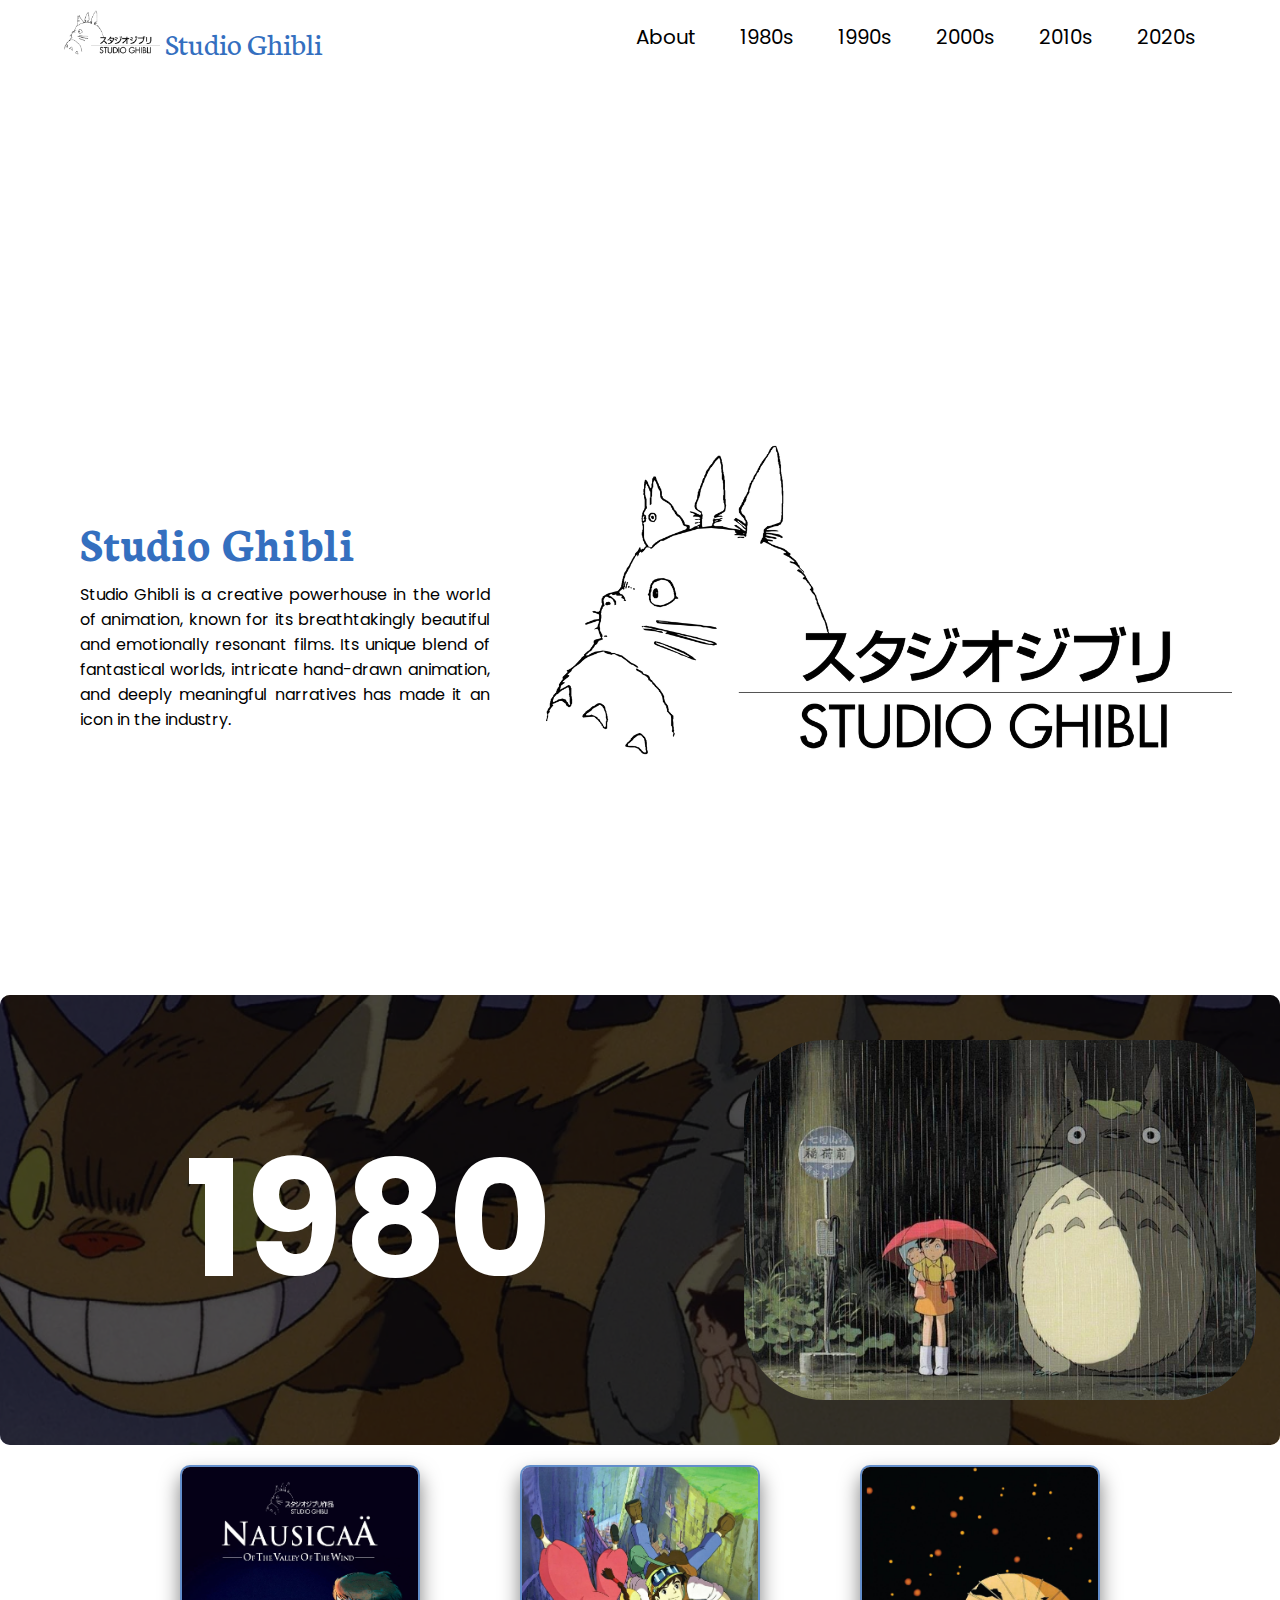
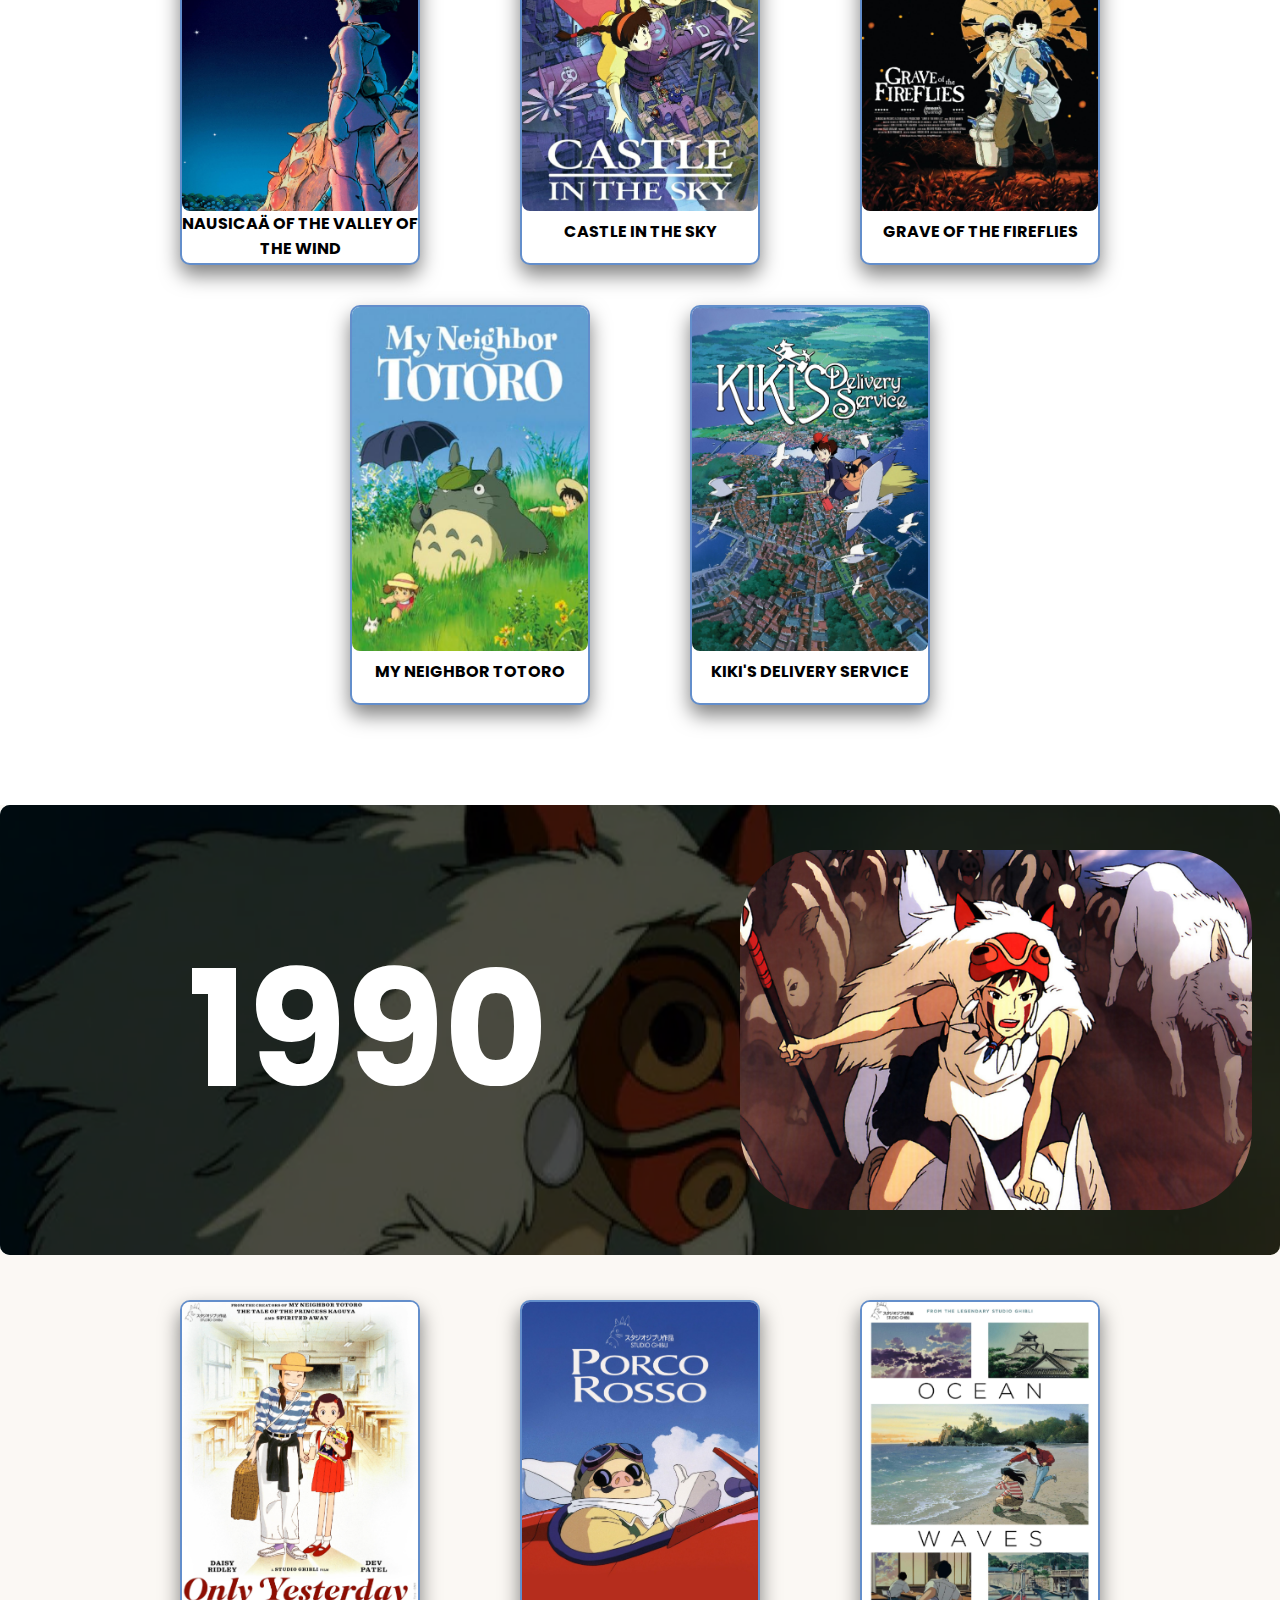
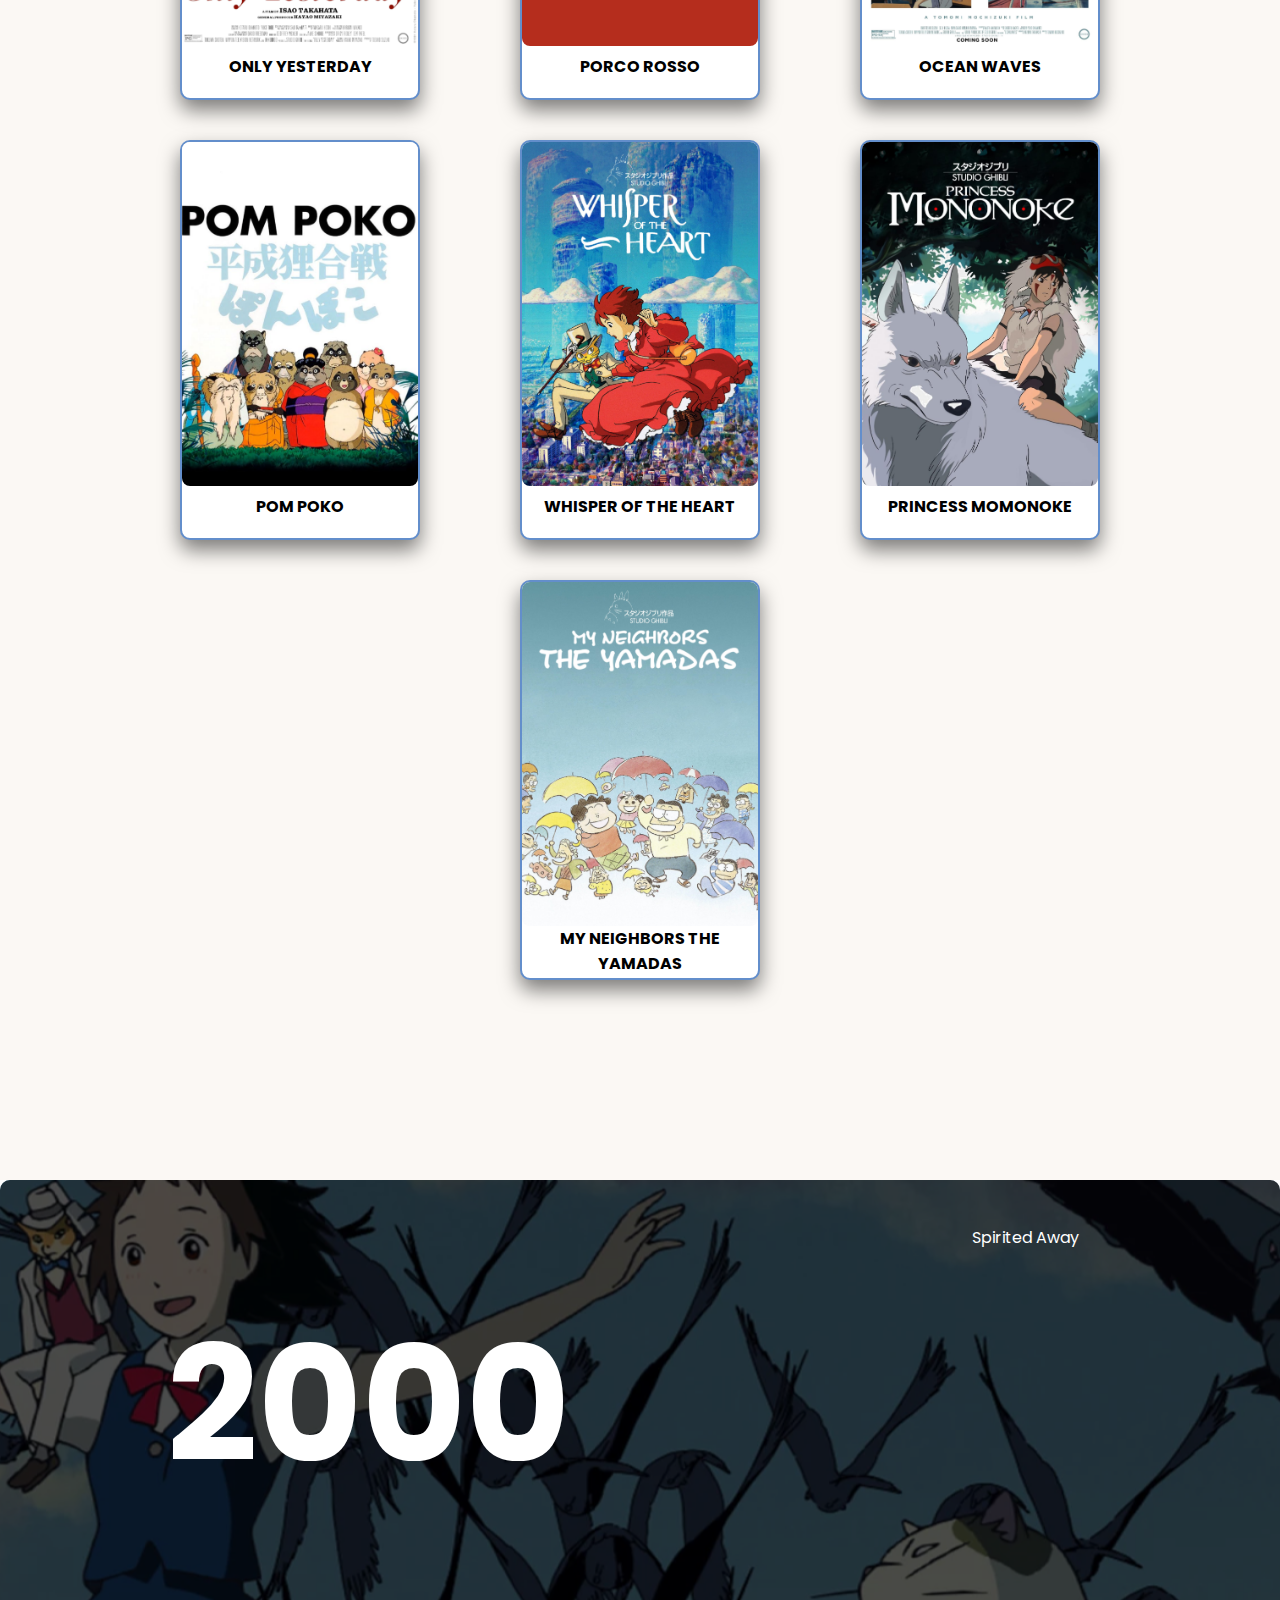
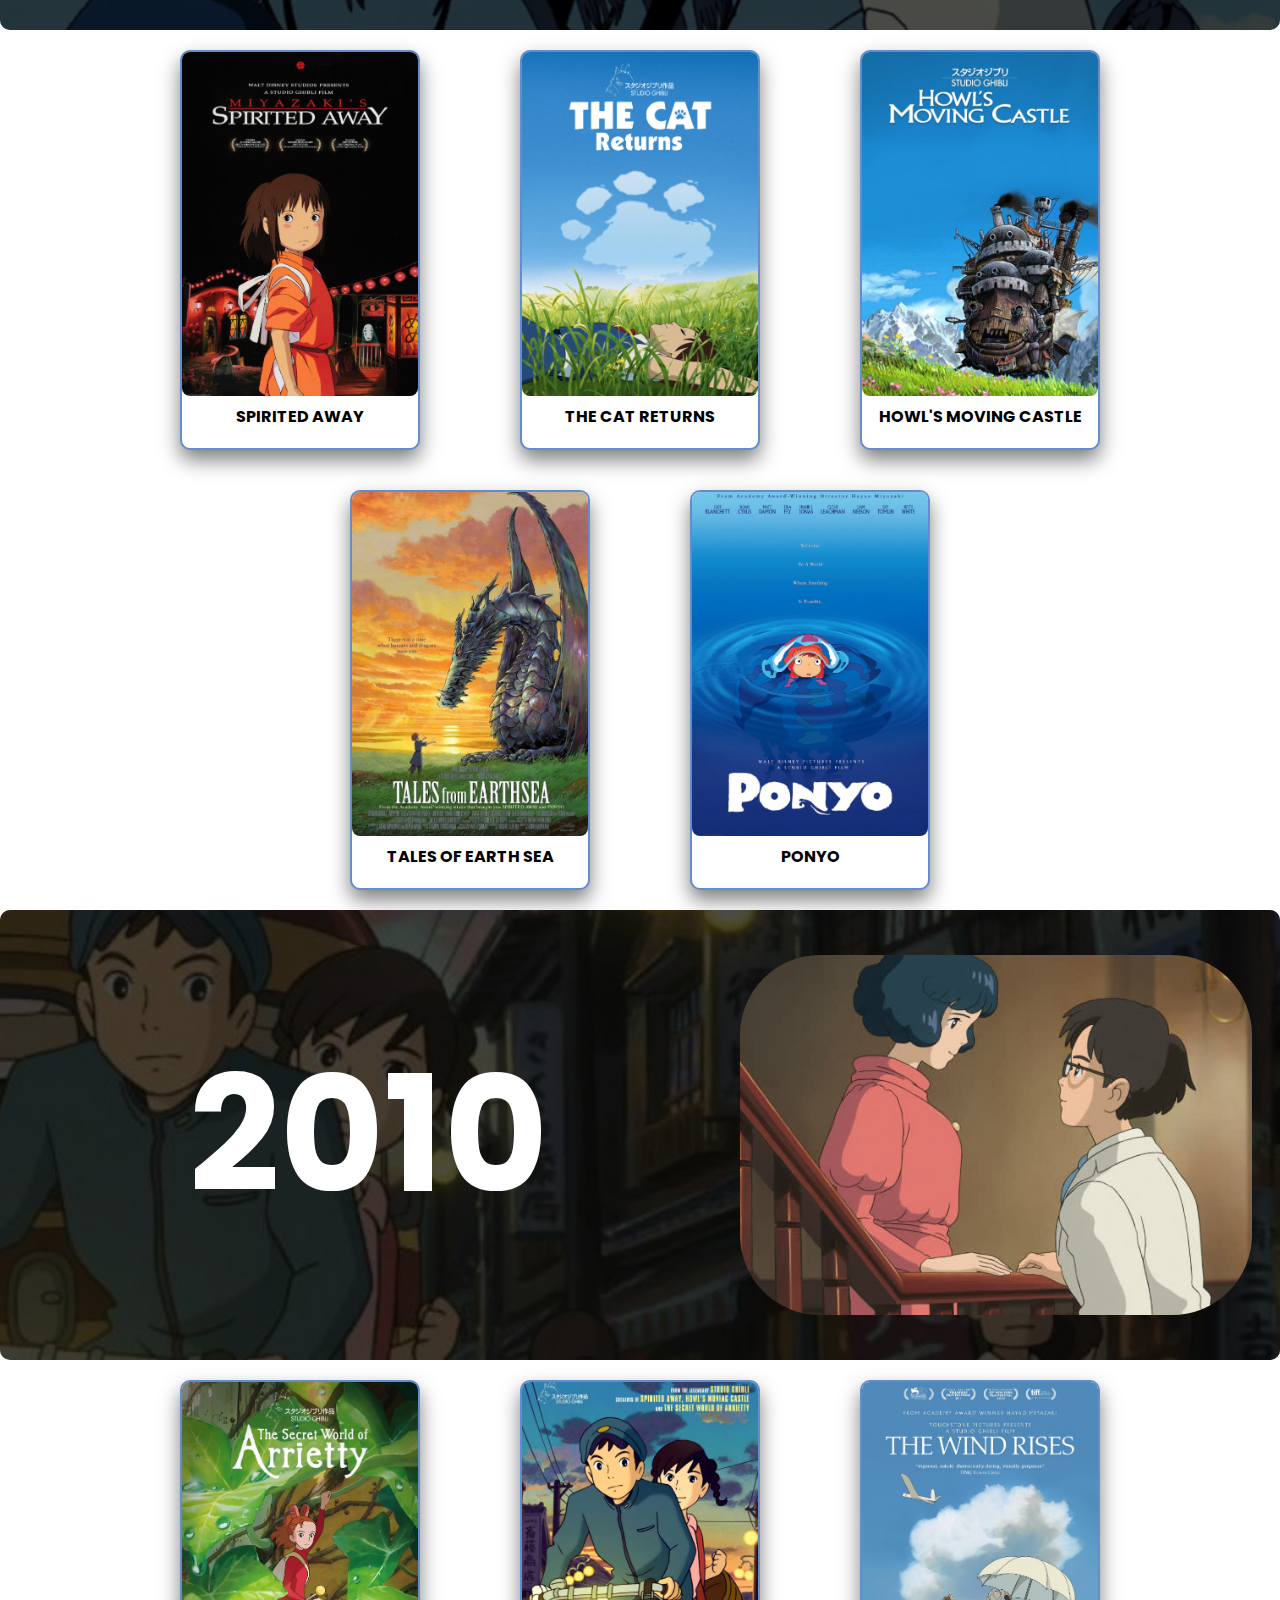
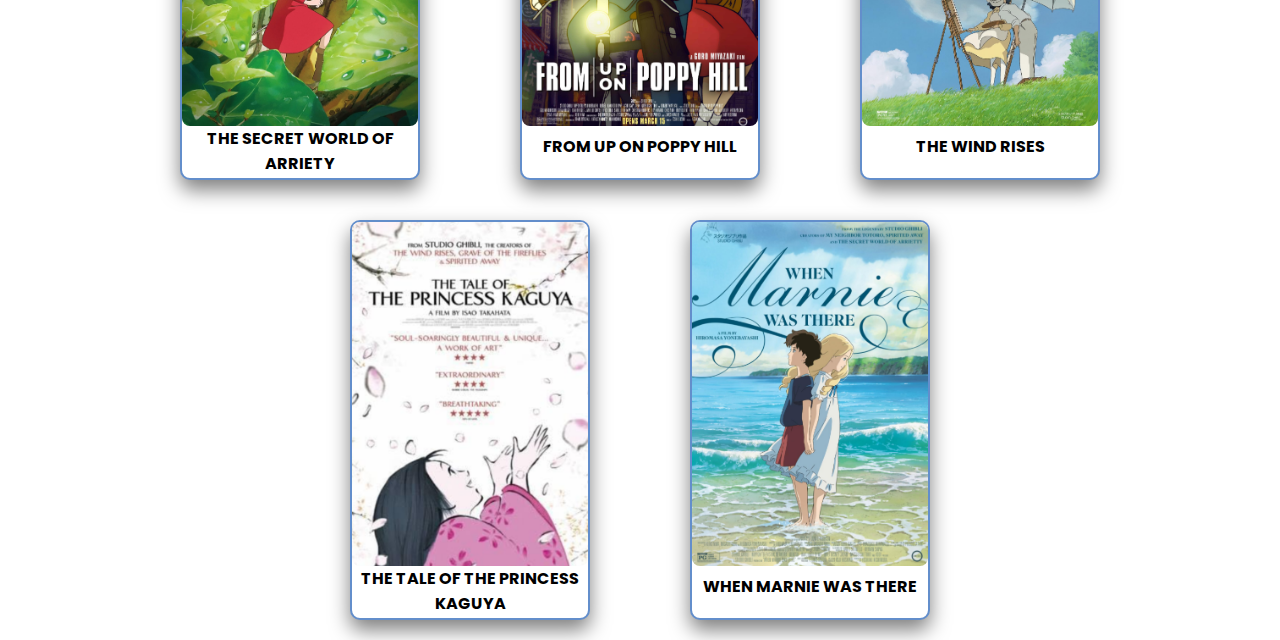
==== commit a03194a3: "Merge pull request #36 from Machiastle/developing" ====
--- a/index.html
+++ b/index.html
@@ -19,7 +19,7 @@
           Studio Ghibli
         </div>
         <ul class="nav-links">
-          <li><a href="#about">About</a></li>
+          <li><a href="about.html">About</a></li>
           <li><a href="#section_80s">1980s</a></li>
           <li><a href="#section_90s">1990s</a></li>
           <li><a href="#section_00s">2000s</a></li>
@@ -42,7 +42,7 @@
           <span></span>
         </div>
         <div class="hamburger-links">
-          <li><a href="#about" onclick="toggleMenu()">About</a></li>
+          <li><a href="about.html" onclick="toggleMenu()">About</a></li>
           <li><a href="#section_80s" onclick="toggleMenu()">1980s</a></li>
           <li><a href="#section_90s" onclick="toggleMenu()">1990s</a></li>
           <li><a href="#section_00s" onclick="toggleMenu()">2000s</a></li>
--- a/style.css
+++ b/style.css
@@ -27,11 +27,6 @@
   background: white;
   width: 100%;
   font-size: 100%;
-}
-
-.wrapper {
-  width: 90%;
-  padding: 0 70px;
 }
 
 /* Navigation */
@@ -185,8 +180,11 @@
 /* Profile */
 
 #profile {
-  padding: 80px 0;
+  padding-bottom: 150px;
   height: 100vh;
+  display: flex;
+  justify-content: center;
+  align-items: center;
 }
 
 .profile-container {
@@ -222,6 +220,187 @@
   margin-left: -3rem;
   text-align: justify;
 }
+
+/* About Section */
+
+/* #about {
+  margin-top: 2rem;
+  margin-left: 3rem;
+  margin-right: 25rem;
+} */
+
+.about-description {
+  margin-top: 2rem;
+  margin-left: 3rem;
+  margin-right: 12rem;
+  text-align: justify;
+  font-size: 1rem;
+}
+
+/* .about-header {
+  display: flex;
+  height: 28rem;
+} */
+/*Image here*/
+.about-header img {
+  width: 100vw;
+  display: flex;
+}
+.about-title {
+  font-family: "Neuton", serif;
+  color: #346fbf;
+  font-size: 5rem;
+  font-weight: 600;
+  margin-bottom: 1rem;
+}
+
+.about-founder {
+  position: relative;
+  margin-top: 3rem;
+  margin-left: 3rem;
+}
+
+.about-founder-title {
+  font-family: "Neuton", serif;
+  color: #346fbf;
+  font-size: 2.5rem;
+  font-weight: 300;
+  margin-bottom: 2rem;
+}
+
+.about-founderList {
+  display: grid;
+  grid-template-columns: repeat(2, 2fr);
+  grid-row-gap: 1.5rem;
+  grid-auto-flow: row;
+  grid-auto-rows: auto;
+  justify-content: center;
+}
+
+.about-foundingMember {
+  display: grid;
+  grid-template-columns: max-content auto;
+  grid-column-gap: 25px;
+}
+
+.about-foundingMember .about-foundingMemberImage img {
+  border-radius: 10px;
+}
+
+.tooltip {
+  visibility: hidden;
+  width: 28rem;
+  background-color: #ffffff;
+  color: #333;
+  text-align: center;
+  border-radius: 8px;
+  padding: 5px;
+  position: absolute;
+  z-index: 1;
+  top: auto;
+  /* bottom:calc(100%+5px); */
+  /* left: 50%; */
+  margin-left: 9rem;
+  opacity: 0;
+  transition: opacity 0.3s;
+  box-shadow: 0 1px 10px rgba(0, 0, 0, 0.2);
+}
+
+.about-foundingMember:hover .tooltip {
+  visibility: visible;
+  opacity: 1;
+}
+
+.about-foundingMemberInfo {
+  padding-top: 4px;
+  display: flex;
+  align-items: flex-start;
+  flex-direction: column;
+  justify-content: center;
+}
+
+.about-foundingMemberName {
+  font-size: 1.2rem;
+}
+
+.about-founded {
+  margin-top: 3rem;
+  margin-left: 3rem;
+}
+
+.about-foundedTitle {
+  font-family: "Neuton", serif;
+  color: #346fbf;
+  font-size: 2.5rem;
+  font-weight: 300;
+  margin-bottom: 2rem;
+}
+
+.about-foundedDescription {
+  font-size: 1.3rem;
+}
+
+.about-headquarters {
+  margin-top: 3rem;
+  margin-left: 3rem;
+}
+
+.about-headquartersTitle {
+  font-family: "Neuton", serif;
+  color: #346fbf;
+  font-size: 2.5rem;
+  font-weight: 300;
+  margin-bottom: 2rem;
+}
+
+.about-headquartersDescription {
+  font-size: 1.3rem;
+}
+
+.footer-wrapper {
+  padding-top: 4rem;
+  padding-bottom: 3rem;
+  width: 100%;
+  box-sizing: border-box;
+  padding-right: 3rem;
+  padding-left: 3rem;
+}
+
+.footer-line {
+  --tw-bg-opacity: 1;
+    background-color: rgba(52, 111, 191,var(--tw-bg-opacity));
+    width: 100vm;
+    height: 0.200rem;
+}
+
+.footer-content {
+  justify-content: space-between;
+  flex-direction: row;
+  display: flex;
+  box-sizing: border-box;
+} 
+
+.footer-name{
+  margin-top: 1rem;
+}
+
+.footer-socmed {
+  --tw-space-y-reverse: 0;
+    margin-top: calc(1rem * calc(1 - var(--tw-space-y-reverse)));
+    margin-bottom: calc(1rem * var(--tw-space-y-reverse));
+    align-items: center;
+    flex-direction: row;
+    gap: 0.5rem;
+    display: flex;
+    box-sizing: border-box;
+}
+
+.social-media img{
+  width: 1.50rem;
+  height: 1.50rem;
+}
+
+
 
 /* Generation Section */
 
--- a/mediaqueries.css
+++ b/mediaqueries.css
@@ -1,3 +1,13 @@
+@media screen and (max-width: 1300px) {
+  #profile {
+    margin-top: 5rem;
+    padding-bottom: 150px;
+    height: 100vh;
+  }
+  .profile-container {
+    padding: 70px 10%;
+  }
+}
 @media screen and (max-width: 1200px) {
   #desktop-nav {
     display: none;
@@ -9,10 +19,14 @@
   }
 
   #profile {
-    margin-top: -5rem;
-    height: 60vh;
-  }
-
+    margin-top: 0;
+    padding-bottom: 150px;
+    height: 100vh;
+  }
+
+  .profile-container {
+    padding: 1px 10%;
+  }
   .profile-logo {
     margin-top: 11.5rem;
     margin-right: -3rem;
@@ -21,7 +35,9 @@
   .profile-logo img {
     height: 13rem;
   }
-
+  .profile-description {
+    margin-top: 10rem;
+  }
   /*1980s section*/
 
   .top_container1980 {
@@ -93,20 +109,37 @@
     font-size: 1rem;
   }
 }
-
+@media screen and (max-width: 1000px) {
+  #profile {
+    padding-bottom: 150px;
+    height: 100vh;
+    display: flex;
+    justify-content: center;
+    align-items: center;
+  }
+  .profile-container {
+    padding: 70px 10%;
+  }
+}
 @media screen and (max-width: 850px) {
   #hamburger-nav {
     display: flex;
     padding-right: 2rem;
   }
-
-  #profile {
-    margin-top: -3rem;
+  .profile-container {
+    padding: 50px;
+    padding-left: 150px;
+  }
+  #profile {
     height: 72vh;
+    display: flex;
+    justify-content: center;
+    align-items: center;
+    margin-bottom: 5rem;
   }
 
   .profile-logo {
-    margin-top: 13rem;
+    margin-top: 18rem;
     margin-right: -1.5rem;
   }
 
@@ -146,27 +179,48 @@
 
 @media screen and (max-width: 600px) {
   #profile {
-    margin-top: -3rem;
-  }
-
+    margin-top: 3rem;
+    height: 72vh;
+    display: flex;
+    justify-content: center;
+    align-items: center;
+  }
+  .profile-container {
+    padding: 30px;
+  }
   .profile-title {
-    font-size: 1.5rem;
+    font-size: 2rem;
   }
 
   .profile-description {
-    font-size: 10px;
+    font-size: 12px;
     flex-basis: 29%;
     margin-top: -1rem;
     margin-left: -4rem;
   }
 
+  .profile-logo img {
+    height: 8rem;
+  }
+  .profile-row {
+    display: flex;
+    flex-direction: column; /* Stack the children in a column layout */
+  }
+
   .profile-logo {
-    margin-top: 7rem;
-    margin-right: 1rem;
-  }
-
-  .profile-logo img {
-    height: 6rem;
+    order: 1; /* Set the image to appear before the text */
+    display: flex;
+    justify-content: center;
+    align-items: center;
+  }
+
+  /* Optional: Add some spacing between the stacked elements */
+  .profile-logo,
+  .profile-description {
+    margin: 10px; /* Adjust the margin as needed */
+  }
+  .profile-description {
+    order: 2; /* Set the text to appear after the image */
   }
 
   /*1980s section*/
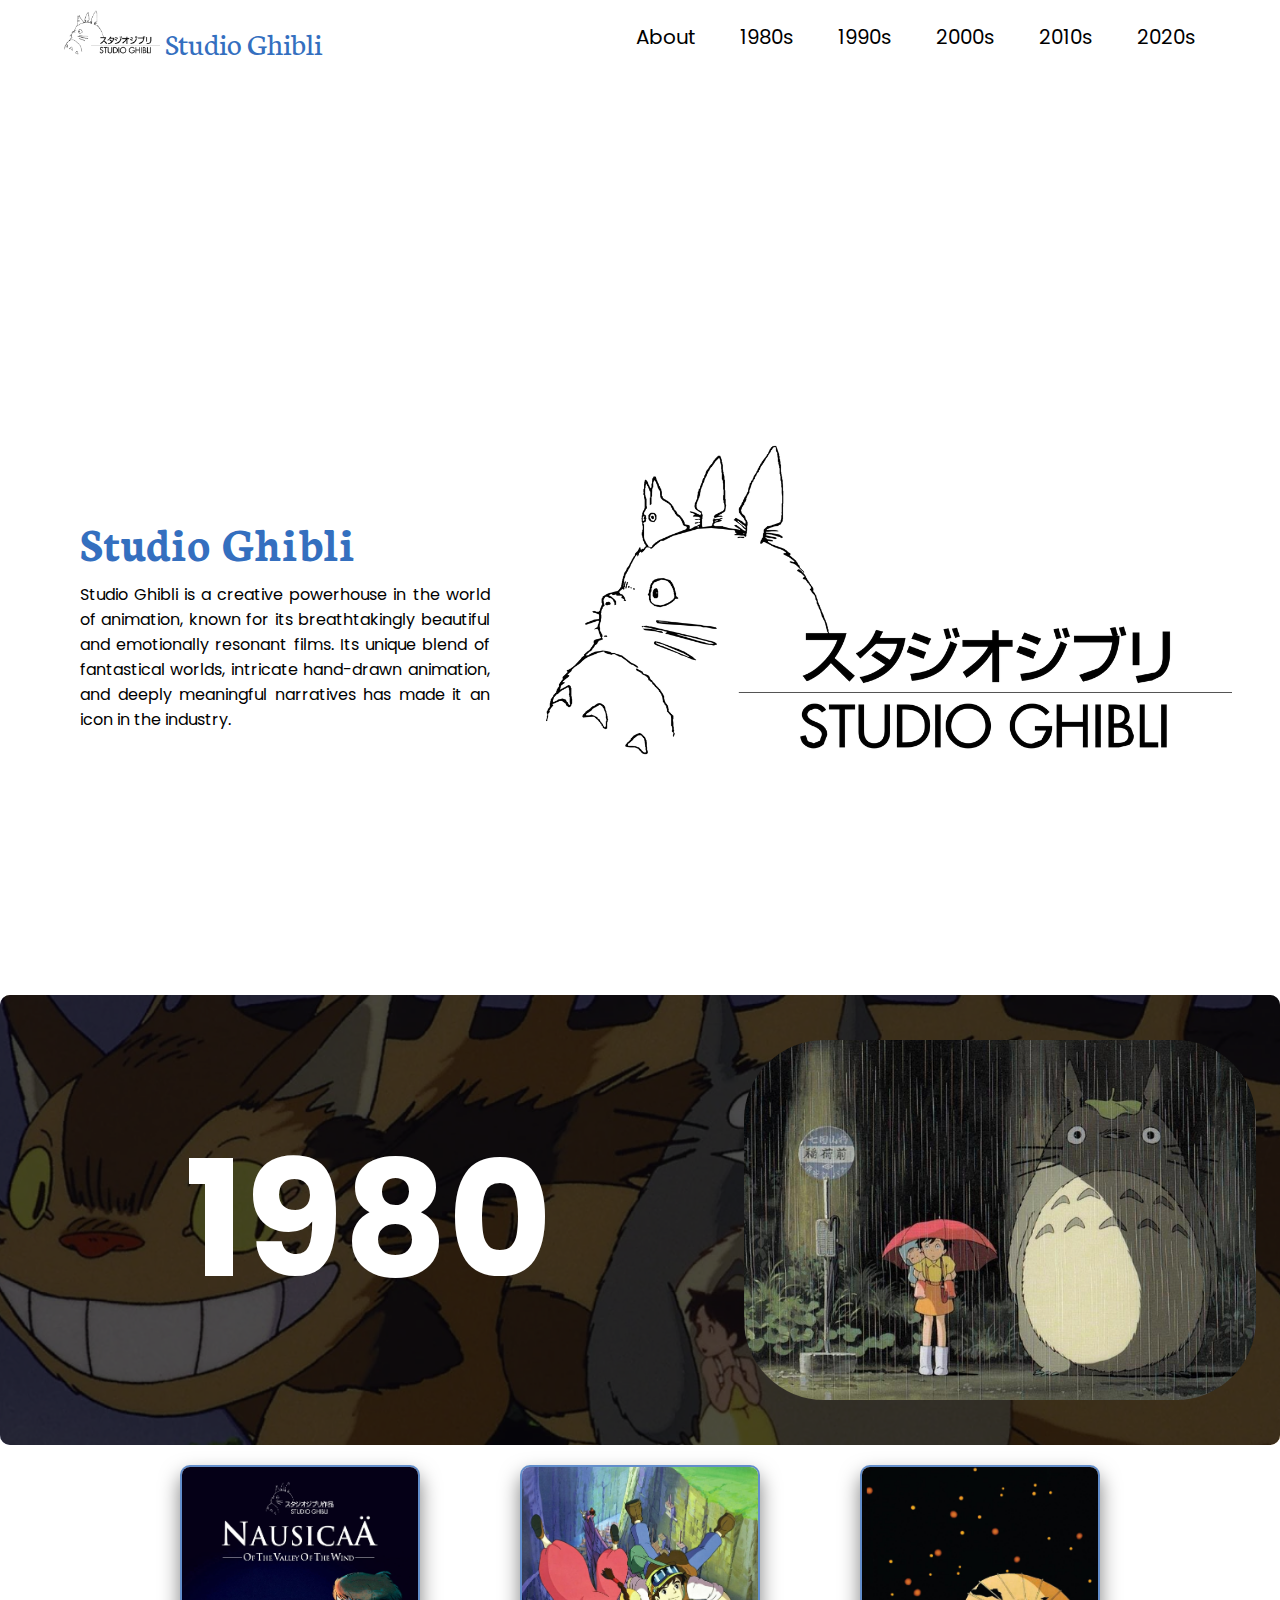
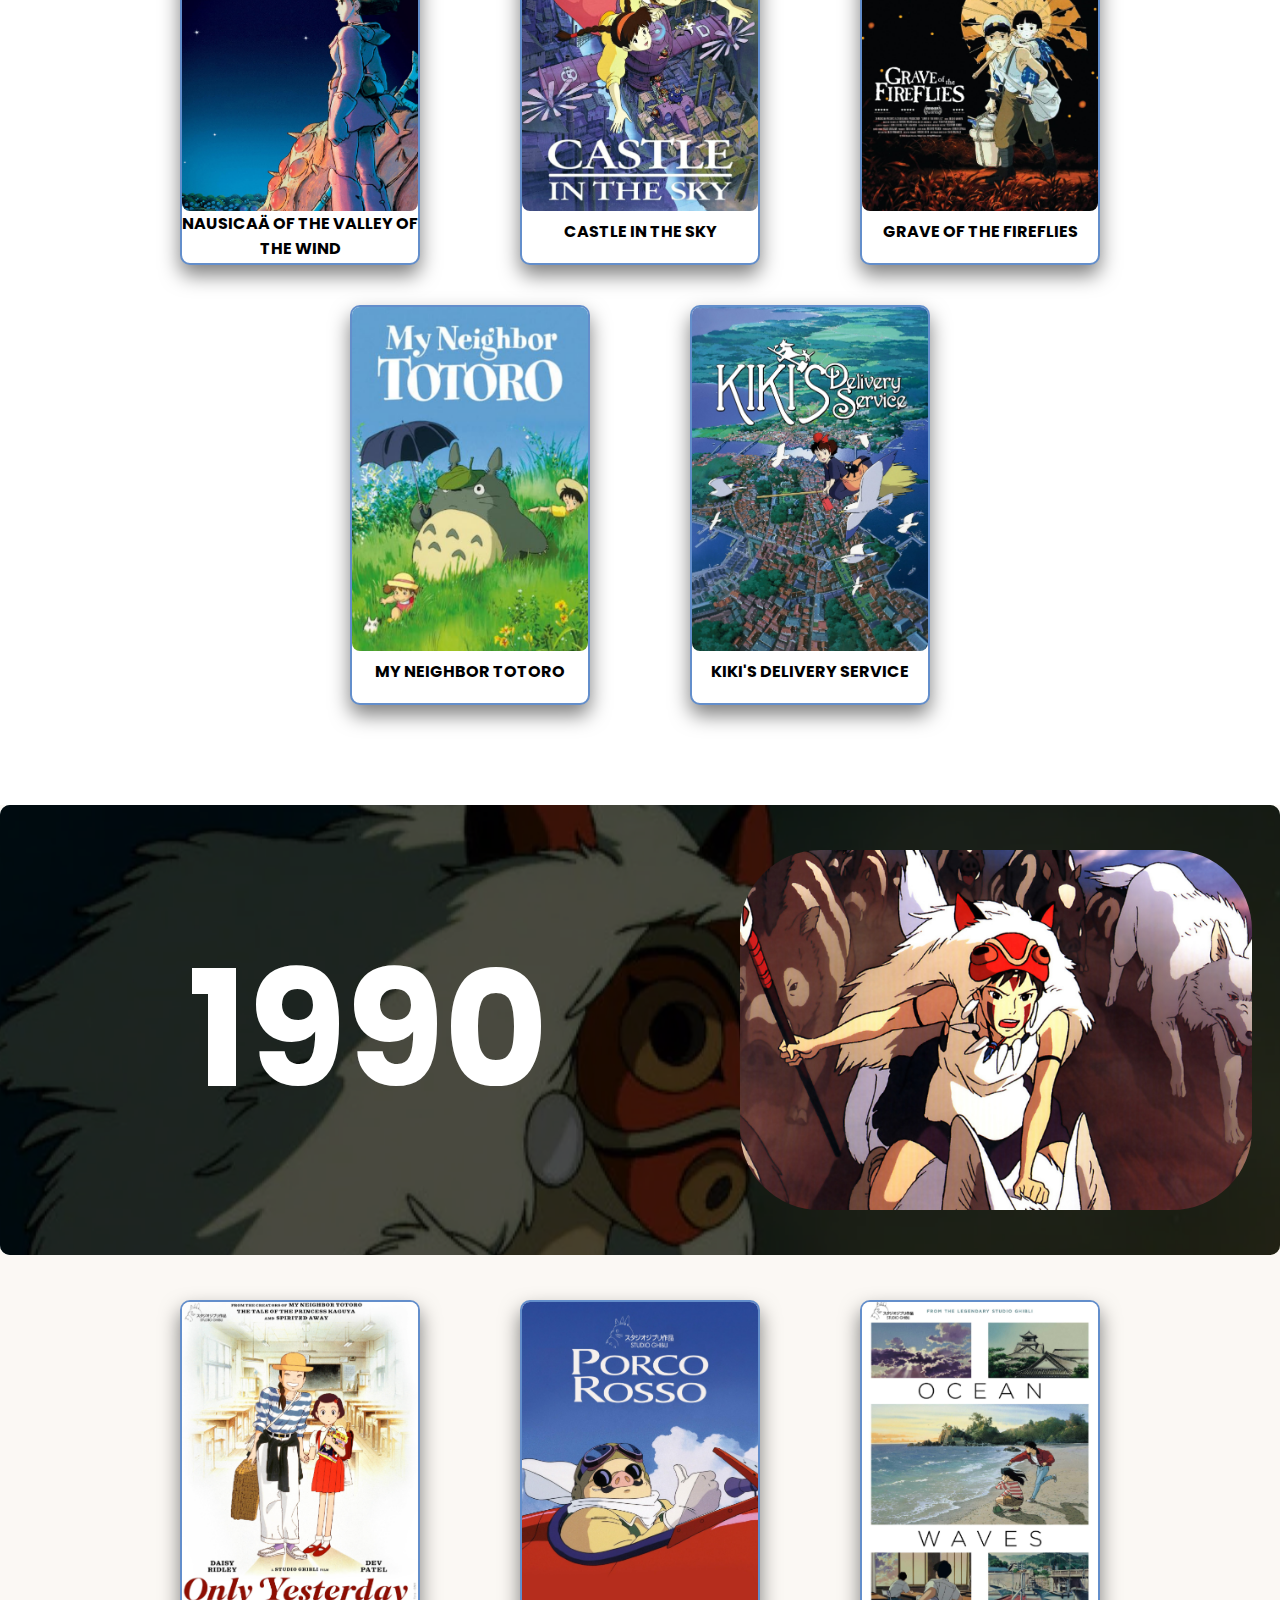
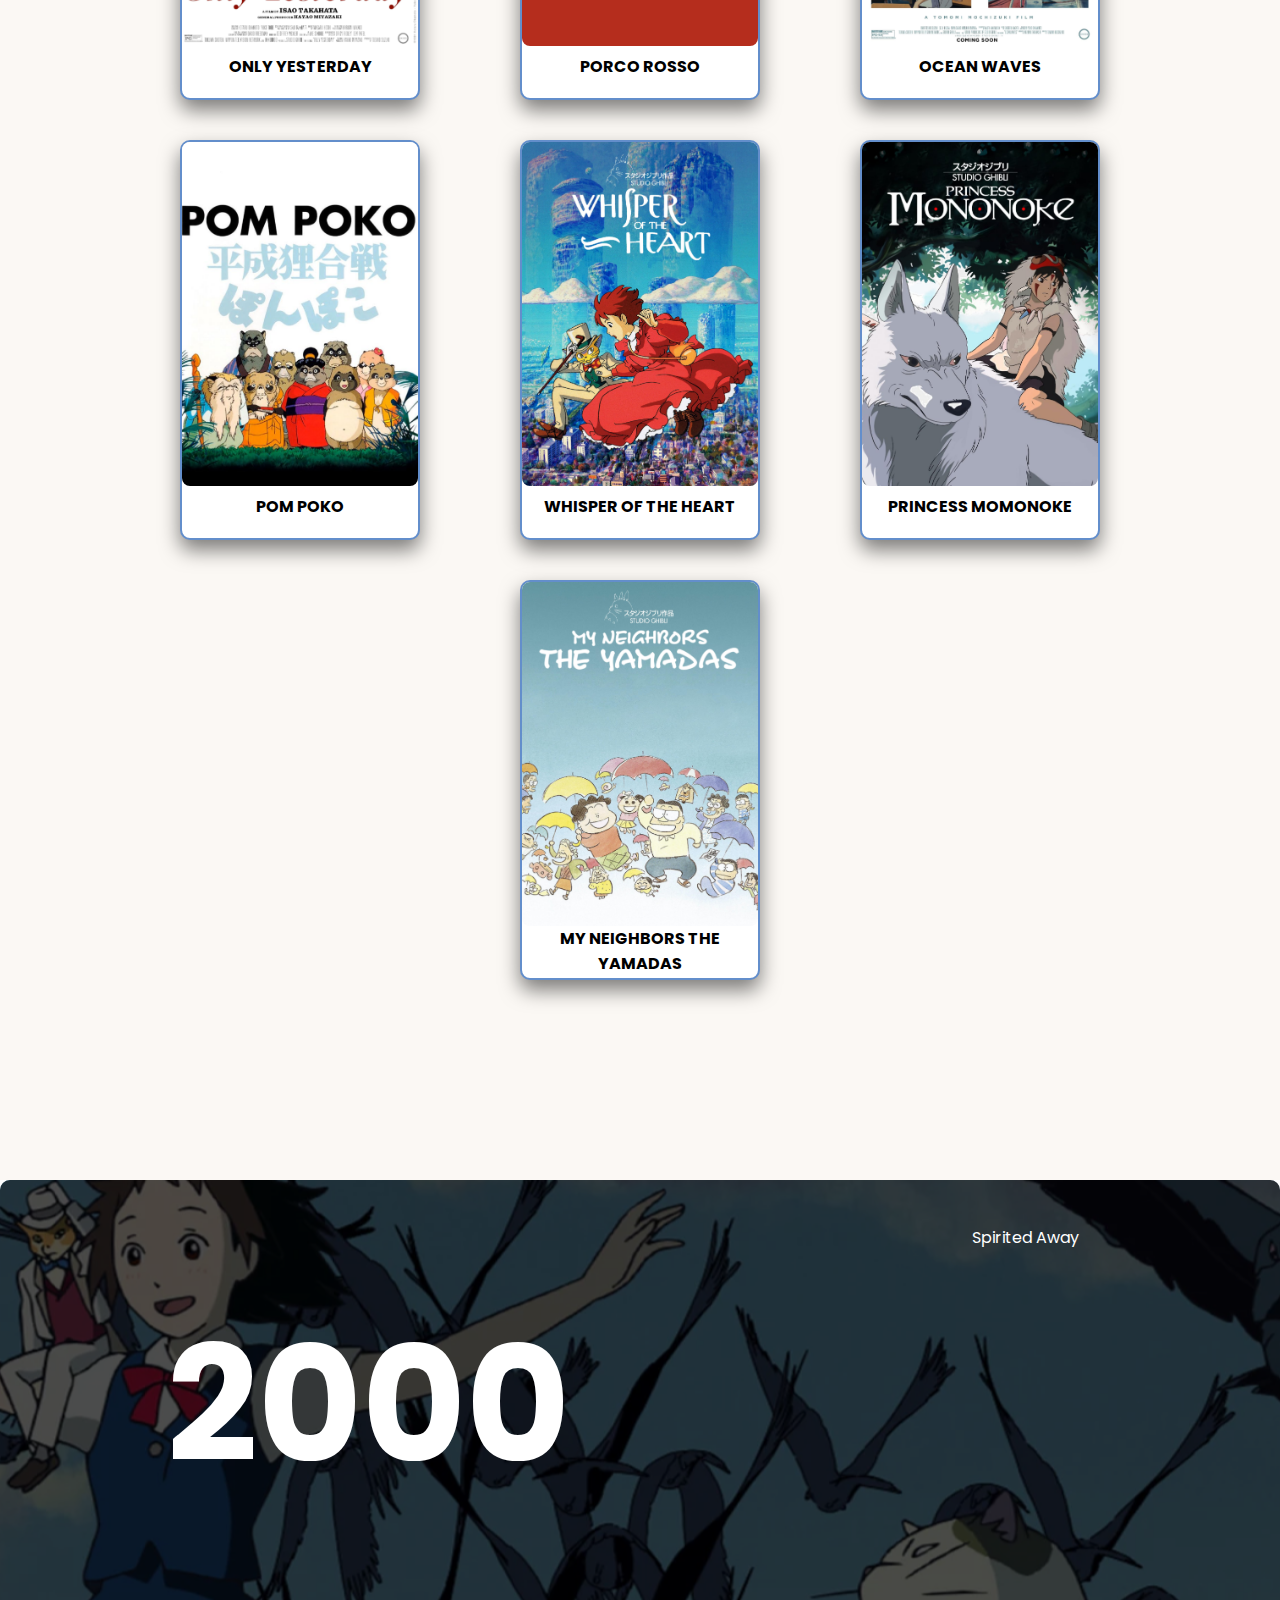
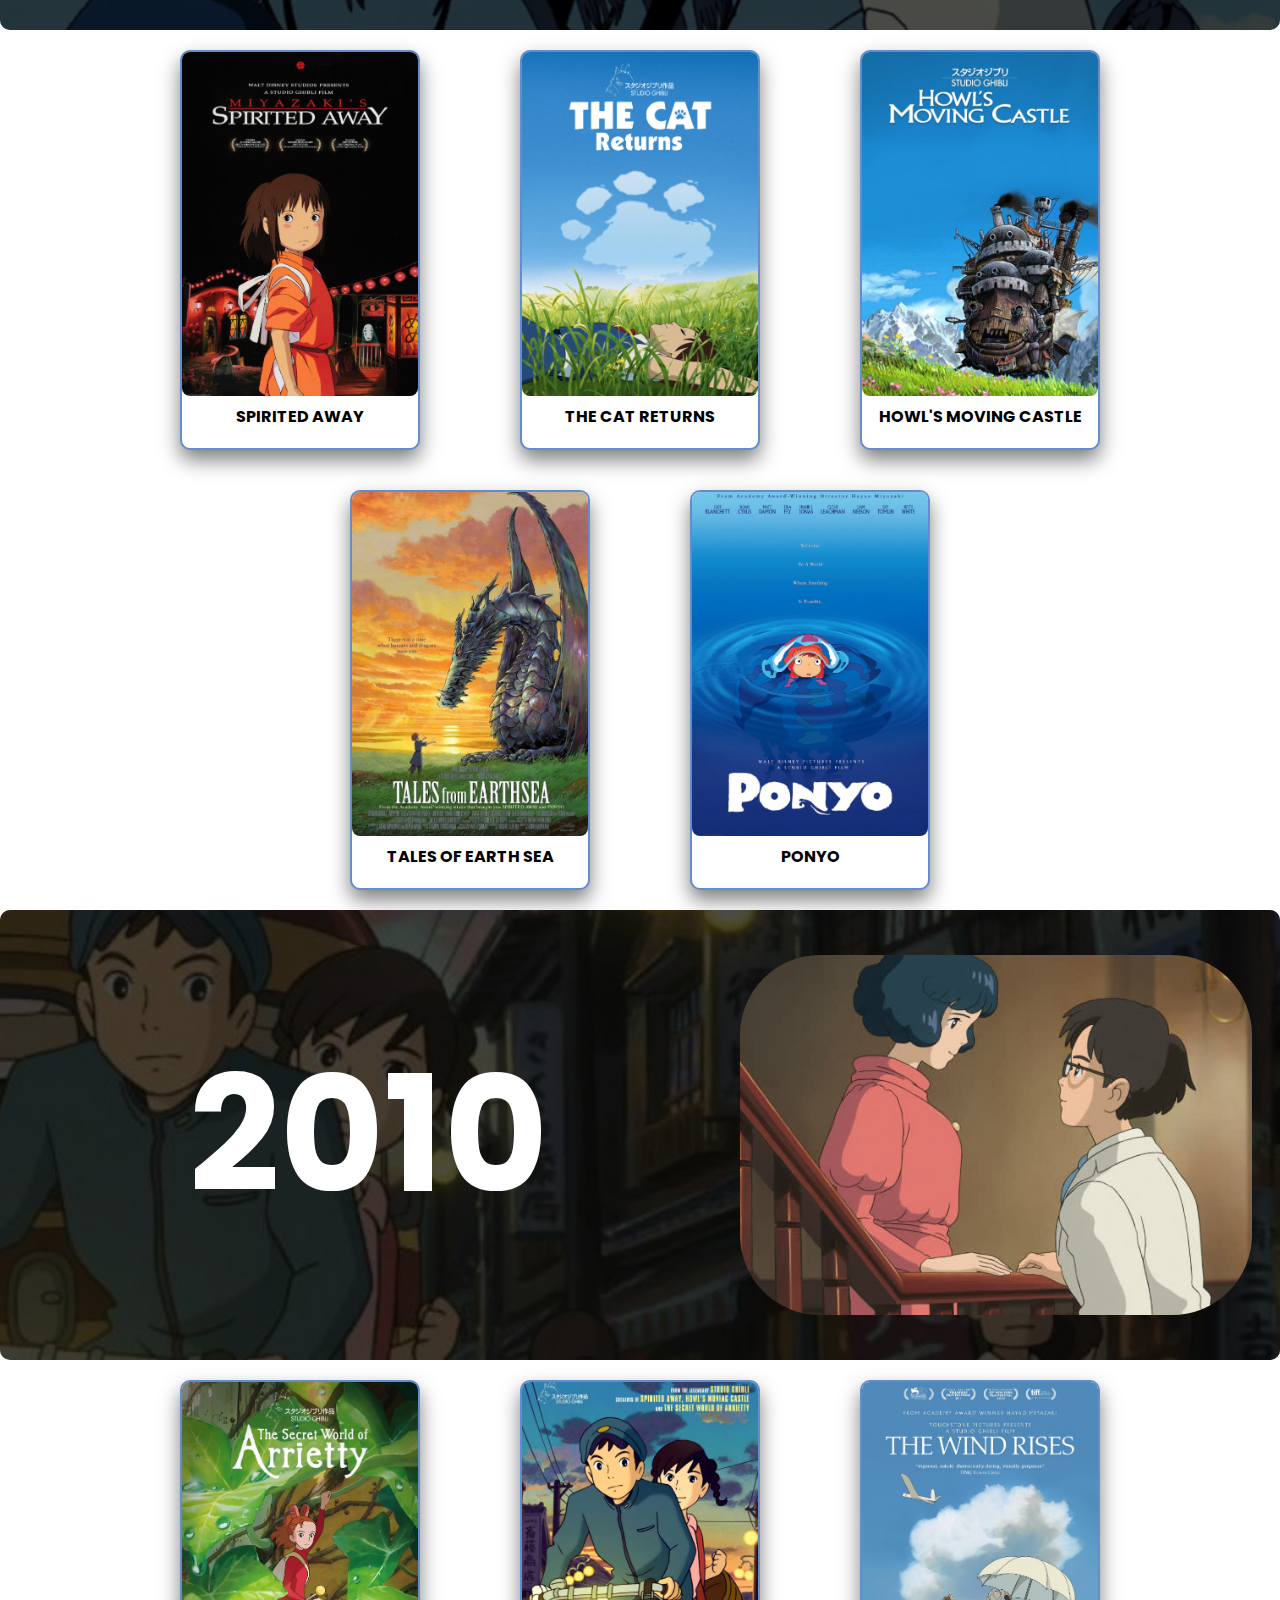
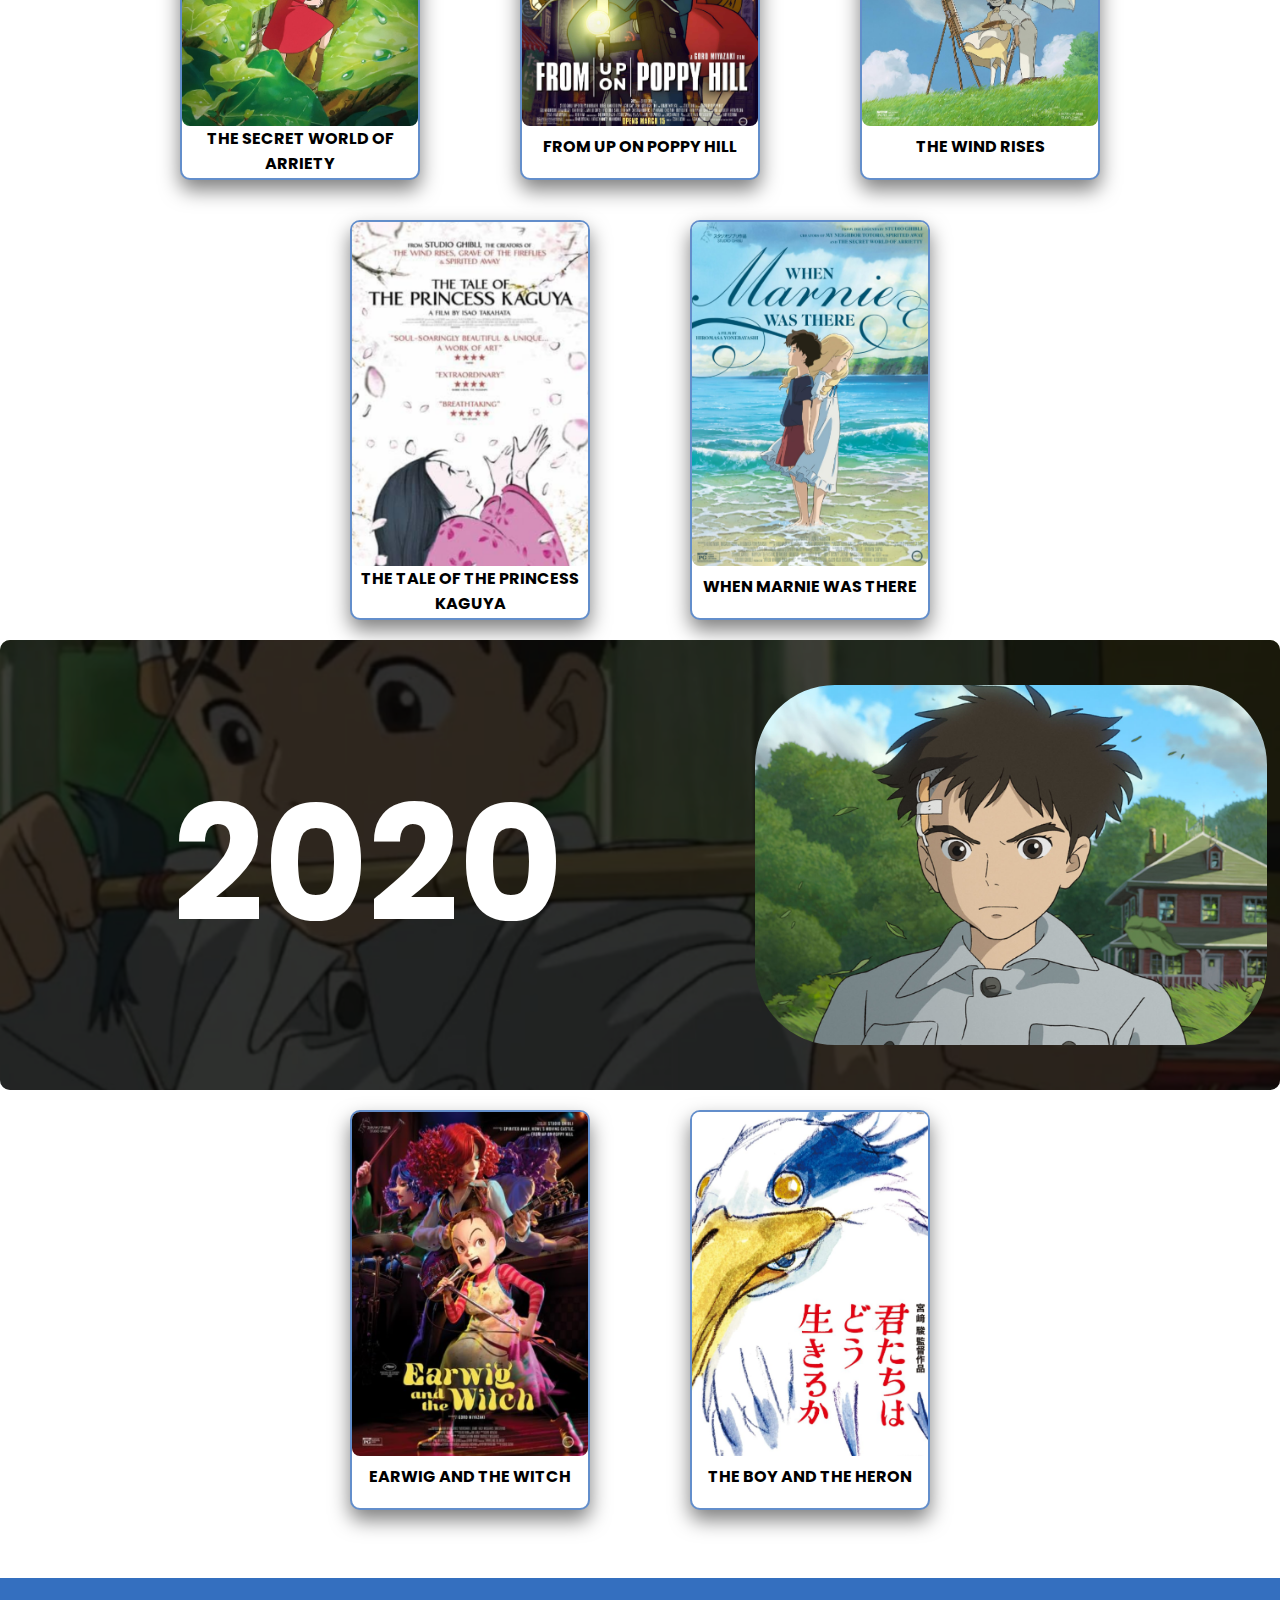
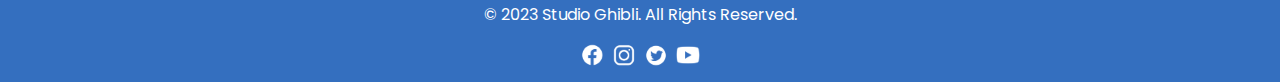
==== commit 0f5d90fe: "Updated the footer and added the 2020 section on the index.html" ====
--- a/index.html
+++ b/index.html
@@ -321,6 +321,62 @@
     </section>
 
     <!-- 2020s -->
+
+    <section id="section_20s">
+      <div class="main_container">
+        <div class="top_container_20s">
+          <h1 class="year">2020</h1>
+          <img
+            src="Assets/HIghlight5.png"
+            alt="The Boy and the Heron"
+            class="mov_img"
+          />
+        </div>
+
+        <div class="movies_20s all-movies">
+          <div class="movie" data-name="m-23">
+            <div class="upper_part">
+              <img src="Assets/Movie23.png" alt="" />
+            </div>
+            <div class="lower_part">
+              <h1 class="title">EARWIG AND THE WITCH</h1>
+            </div>
+          </div>
+          <div class="movie" data-name="m-24">
+            <div class="upper_part">
+              <img src="Assets/Movie24.png" alt="" />
+            </div>
+            <div class="lower_part">
+              <h1 class="title">THE BOY AND THE HERON</h1>
+            </div>
+          </div>
+        </div>
+      </div>
+    </section>
+
+    <div class="footer">
+      <div class="footer-wrapper">
+        <div class="footer-line">
+        <div class="footer-content">
+          <p class="footer-name">&copy; 2023 Studio Ghibli. All Rights Reserved.</p>
+          <div class="footer-socmed">
+            <a href="https://www.facebook.com/GhibliUSA" class="social-media">
+              <img src="Assets/facebook.png" alt="facebook">
+            </a>
+            <a href="https://instagram.com/ghibliusa?igshid=MzRlODBiNWFlZA==" class="social-media">
+              <img src="Assets/instagram.png" alt="instagram">
+            </a>
+            <a href="https://twitter.com/ghiblipicture" class="social-media">
+              <img src="Assets/twitter.png" alt="twitter">
+            </a>
+            <a href="https://www.youtube.com/@GKIDStv" class="social-media">
+              <img src="Assets/youtube.png" alt="youtube">
+            </a>
+          </div>
+        </div>
+        </div>
+      </div>
+    </div>
 
     <!-- Showcase Movies -->
 
@@ -2255,6 +2311,165 @@
         </div>
       </section>
 
+      <!-- 2020s -->
+
+      <section id="showcase_20s">
+        <div class="preview" data-target="m-23">
+          <div class="heading">
+            <img src="Assets/Preview23.png" alt="" />
+            <div class="heading_content">
+              <div class="heading_title">
+                <h2>Earwig and the Witch</h2>
+                <h3><span class="type">Genres:</span> Adventure, Drama</h3>
+              </div>
+            </div>
+          </div>
+          <div class="content">
+            <div class="movie_info">
+              <i class="fa-solid fa-xmark"></i>
+              <div class="left">
+                <img src="Assets/Movie23.png" alt="Princess Momonoke" />
+              </div>
+              <div class="right">
+                <h4><span class="type">Year:</span> 2020</h4>
+                <h4><span class="type">Duration:</span> 82 min</h4>
+                <h4>
+                  <span class="type">Directed By:</span> Goro Miyazaki
+                </h4>
+                <h4><span class="type">Produced By:</span> Toshio Suzuki</h4>
+                <h5>
+                  An orphan girl, Earwig, is adopted by a witch and comes home 
+                  to a spooky house filled with mystery and magic.
+                </h5>
+                <div class="buttons">
+                  <a
+                    href="https://www.imdb.com/title/tt12441478/?ref_=tt_mv_close&fbclid=IwAR2r7XOELpZBE5krXQN2gFhE79LOVQcIR5cNpQ4lOxAdUD9mfAAS4qNdeZ0"
+                    class="link1"
+                    target="_blank"
+                    ><i class="fa-brands fa-imdb links"></i>IMDB</a
+                  >
+                  <a
+                    href="https://ghiblicollection.com/products/earwig-and-the-witch"
+                    class="link2"
+                    target="_blank"
+                    ><i class="fa-solid fa-cart-shopping links"></i>Purchase
+                    Movie</a
+                  >
+                  <a
+                    href="https://www.youtube.com/watch?v=Lk5YWIbwzRE"
+                    class="link3"
+                    target="_blank"
+                    ><i class="fa-brands fa-youtube links"></i>View Trailer</a
+                  >
+                </div>
+              </div>
+            </div>
+            <div class="characters">
+              <div class="title">
+                <h1>Main Characters</h1>
+              </div>
+              <div class="character">
+                <div class="char_box">
+                  <img src="Assets/Movie23_M1.jpg" alt="Arrietty" />
+                  <h2>Arrietty</h2>
+                  <p>
+                    A 14-year old borrower who lives with her parents under the
+                    floorboards of Shō's house.
+                  </p>
+                </div>
+                <div class="char_box">
+                  <img src="Assets/Movie23_M2.jpg" alt="Shou" />
+                  <h2>Shou</h2>
+                  <p>
+                    Shou is a young boy who befriends Arrietty. In the beginning
+                    of the film he moves in with his great aunt because he
+                    suffers from a heart condition and needs lots of rest and
+                    quiet.
+                  </p>
+                </div>
+              </div>
+            </div>
+          </div>
+        </div>
+
+        <div class="preview" data-target="m-24">
+          <div class="heading">
+            <img src="Assets/Preview24.png" alt="" />
+            <div class="heading_content">
+              <div class="heading_title">
+                <h2>The Boy and the Heron</h2>
+                <h3><span class="type">Genres:</span> Adventure, Drama</h3>
+              </div>
+            </div>
+          </div>
+          <div class="content">
+            <div class="movie_info">
+              <i class="fa-solid fa-xmark"></i>
+              <div class="left">
+                <img src="Assets/Movie24.png" alt="Princess Momonoke" />
+              </div>
+              <div class="right">
+                <h4><span class="type">Year:</span> 2011</h4>
+                <h4><span class="type">Duration:</span> 124 min</h4>
+                <h4><span class="type">Directed By:</span> Hayao Miyazaki</h4>
+                <h4><span class="type">Produced By:</span> Toshio Suzuki</h4>
+                <h5>
+                  Through encounters with his friends and uncle, follows a 
+                  teenage boy's psychological development. He enters a 
+                  magical world with a talking grey heron after finding an 
+                  abandoned tower in his new town.
+                </h5>
+                <div class="buttons">
+                  <a
+                    href="https://www.imdb.com/title/tt6587046/?ref_=ttls_li_i&fbclid=IwAR11BOn5S9jWjpvBJ23zKyd6SMS2CcmlbfO3bTDDotzjTWDBHmnBDmRwEBA"
+                    class="link1"
+                    target="_blank"
+                    ><i class="fa-brands fa-imdb links"></i>IMDB</a
+                  >
+                  <a
+                    href="https://www.imdb.com/title/tt6587046/?ref_=ttls_li_i&fbclid=IwAR11BOn5S9jWjpvBJ23zKyd6SMS2CcmlbfO3bTDDotzjTWDBHmnBDmRwEBA"
+                    class="link2"
+                    target="_blank"
+                    ><i class="fa-solid fa-cart-shopping links"></i>Purchase
+                    Movie</a
+                  >
+                  <a
+                    href="https://www.youtube.com/watch?v=f7EDFdA10pg&t=1s"
+                    class="link3"
+                    target="_blank"
+                    ><i class="fa-brands fa-youtube links"></i>View Trailer</a
+                  >
+                </div>
+              </div>
+            </div>
+            <div class="characters">
+              <div class="title">
+                <h1>Main Characters</h1>
+              </div>
+              <div class="character">
+                <div class="char_box">
+                  <img src="Assets/Movie24_M1.jpg" alt="Umi" />
+                  <h2>Umi Matsuzaki</h2>
+                  <p>
+                    Matsuzaki Umi is a high school girl who takes care of her
+                    brother and sister and manages a western-style lodge next to
+                    the sea.
+                  </p>
+                </div>
+                <div class="char_box">
+                  <img src="Assets/Movie24_M2.jpg" alt="Shun" />
+                  <h2>Shun Kazama</h2>
+                  <p>
+                    A 17-year-old high school boy who is a member of the school
+                    newspaper.
+                  </p>
+                </div>
+              </div>
+            </div>
+          </div>
+        </div>
+      </section>
+
       <!-- Footer -->
 
       <footer></footer>
--- a/style.css
+++ b/style.css
@@ -223,12 +223,6 @@
 
 /* About Section */
 
-/* #about {
-  margin-top: 2rem;
-  margin-left: 3rem;
-  margin-right: 25rem;
-} */
-
 .about-description {
   margin-top: 2rem;
   margin-left: 3rem;
@@ -237,11 +231,6 @@
   font-size: 1rem;
 }
 
-/* .about-header {
-  display: flex;
-  height: 28rem;
-} */
-/*Image here*/
 .about-header img {
   width: 100vw;
   display: flex;
@@ -298,8 +287,6 @@
   position: absolute;
   z-index: 1;
   top: auto;
-  /* bottom:calc(100%+5px); */
-  /* left: 50%; */
   margin-left: 9rem;
   opacity: 0;
   transition: opacity 0.3s;
@@ -357,31 +344,37 @@
   font-size: 1.3rem;
 }
 
+/* Footer */
+
 .footer-wrapper {
-  padding-top: 4rem;
-  padding-bottom: 3rem;
+  margin-top: 3rem;
+  padding-top: 0.5rem;
+  padding-bottom: 0.5rem;
   width: 100%;
   box-sizing: border-box;
   padding-right: 3rem;
   padding-left: 3rem;
-}
-
-.footer-line {
+  background-color: #346fbf;
+}
+
+/* .footer-line {
   --tw-bg-opacity: 1;
     background-color: rgba(52, 111, 191,var(--tw-bg-opacity));
     width: 100vm;
     height: 0.200rem;
-}
+} */
 
 .footer-content {
-  justify-content: space-between;
-  flex-direction: row;
-  display: flex;
+  display: flex;
+  flex-direction: column;
+  justify-content: center;
+  align-items: center;
   box-sizing: border-box;
 } 
 
 .footer-name{
   margin-top: 1rem;
+  color: white;
 }
 
 .footer-socmed {
@@ -401,7 +394,6 @@
 }
 
 
-
 /* Generation Section */
 
 .headline {
@@ -668,6 +660,52 @@
   padding-bottom: 10px;
 }
 .movies_10s .lower_part {
+  display: flex;
+  justify-content: center;
+  align-items: center;
+  text-align: center;
+  height: 100%;
+}
+
+/*2020s section*/
+
+.top_container_20s {
+  position: relative;
+  height: 50vh;
+  display: flex;
+  justify-content: center;
+  align-items: center;
+  text-align: center;
+  color: white;
+  overflow: hidden;
+  background: url(/Assets/Preview24.png) center/cover no-repeat;
+  background-size: cover;
+  border-radius: 10px;
+}
+
+.top_container_20s::before {
+  content: "";
+  position: absolute;
+  top: 0;
+  left: 0;
+  right: 0;
+  bottom: 0;
+  background: rgba(0, 0, 0, 0.7);
+  z-index: 0;
+}
+
+.movies_20s {
+  display: flex;
+  flex-wrap: wrap;
+  justify-content: center;
+}
+.movies_20s > div {
+  margin: 20px 50px;
+}
+.movies_20s .movie {
+  padding-bottom: 10px;
+}
+.movies_20s .lower_part {
   display: flex;
   justify-content: center;
   align-items: center;
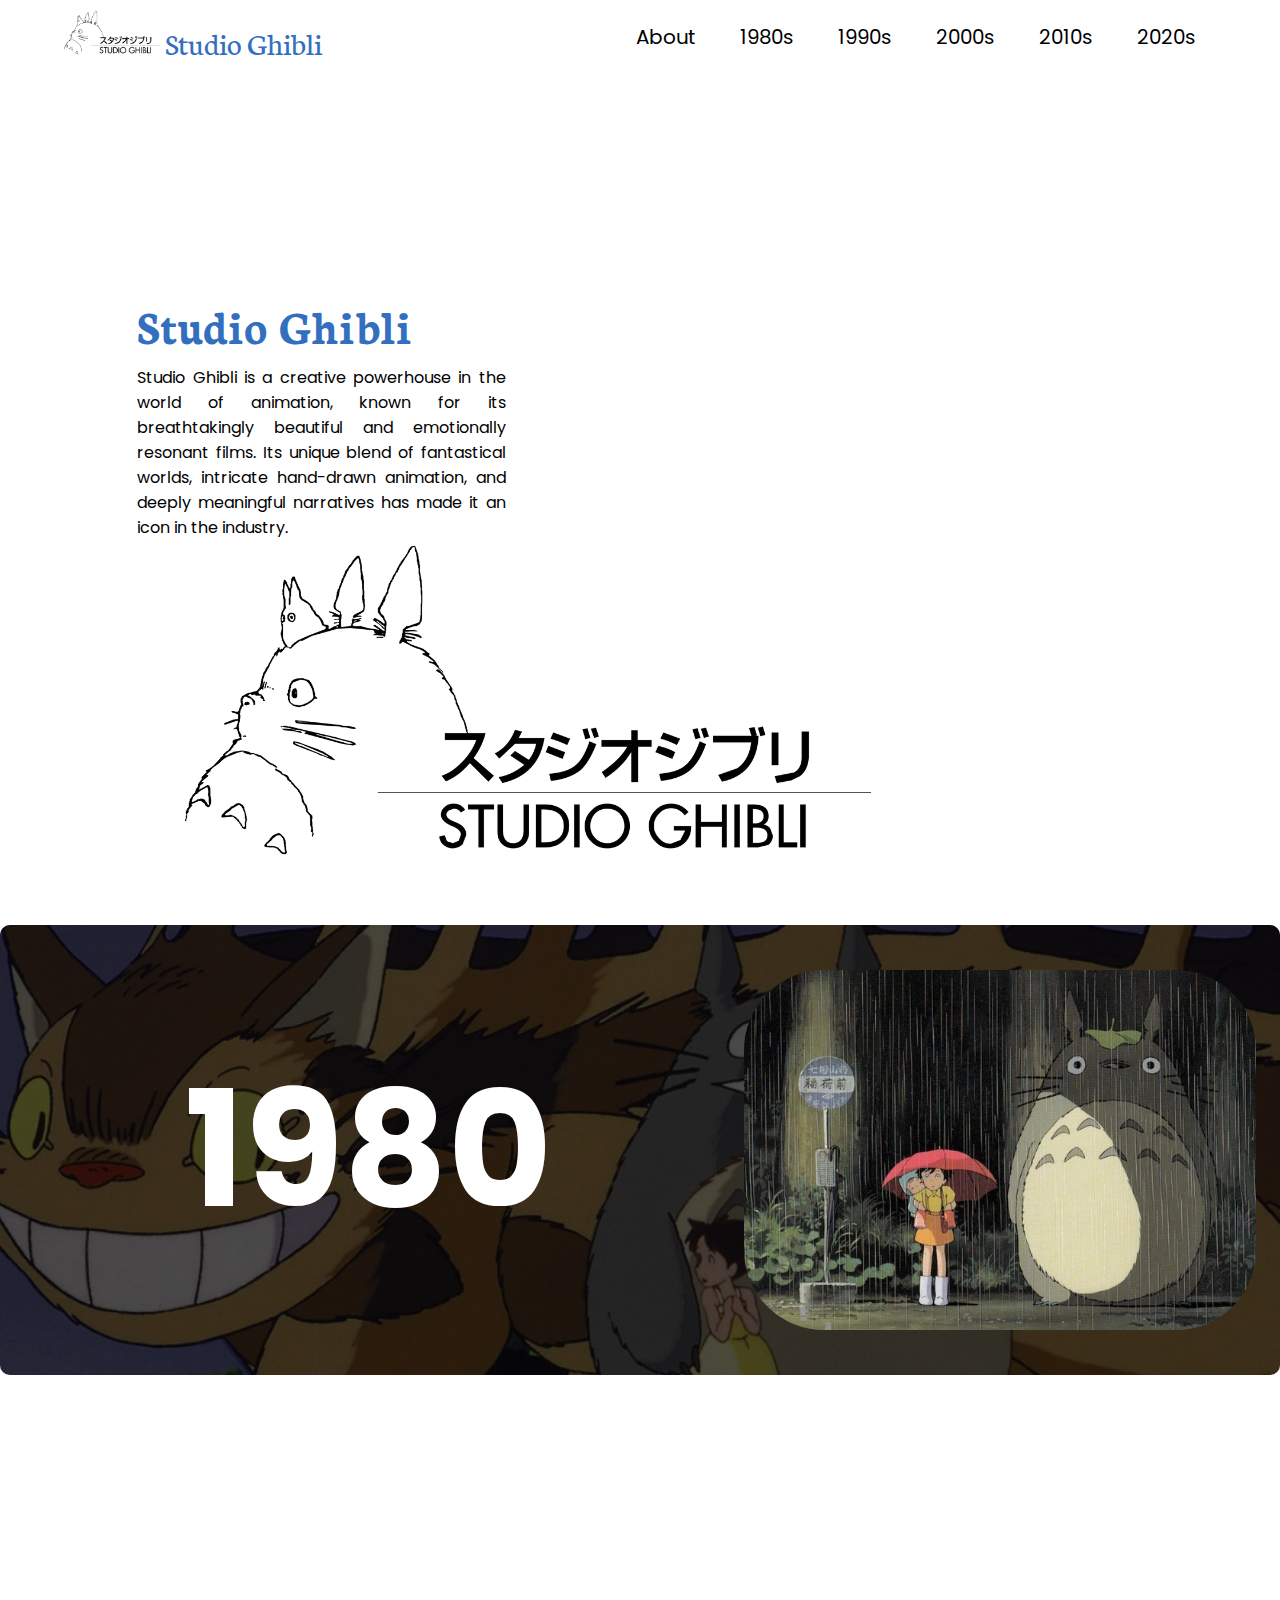
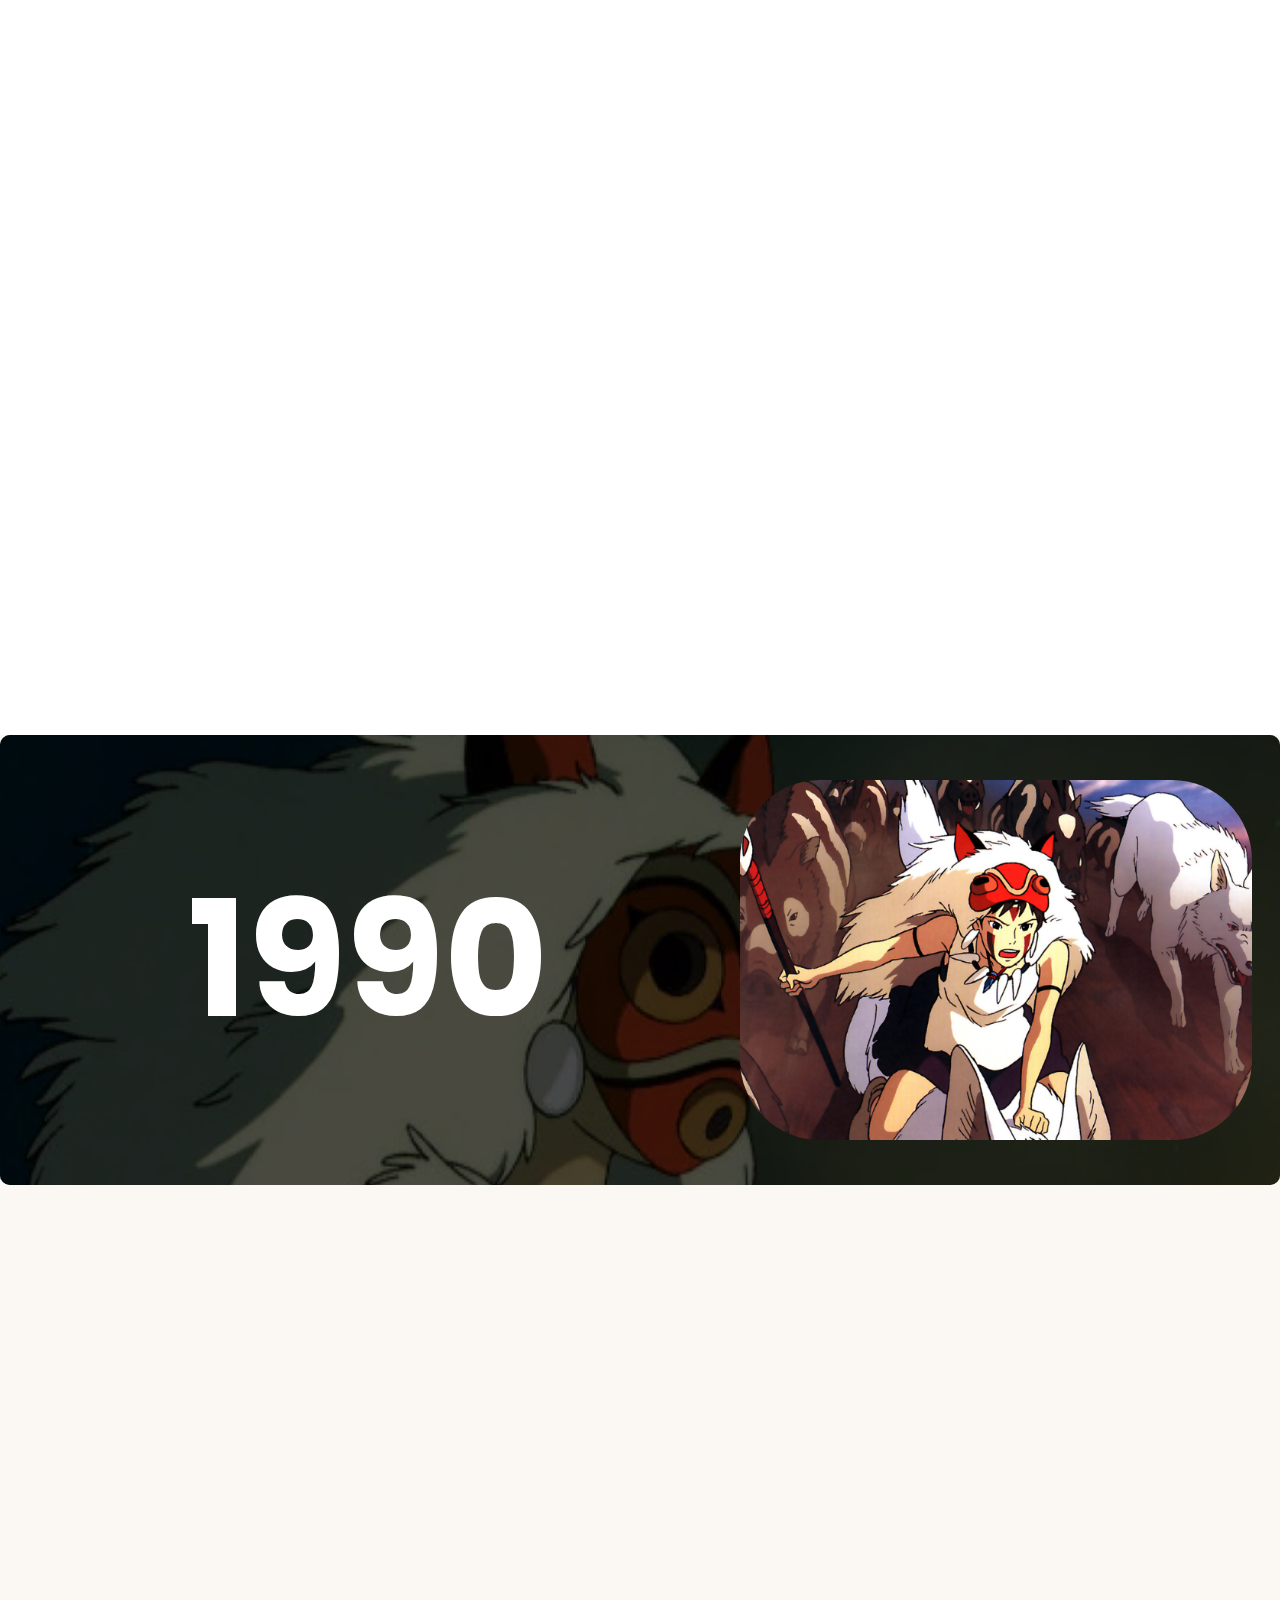
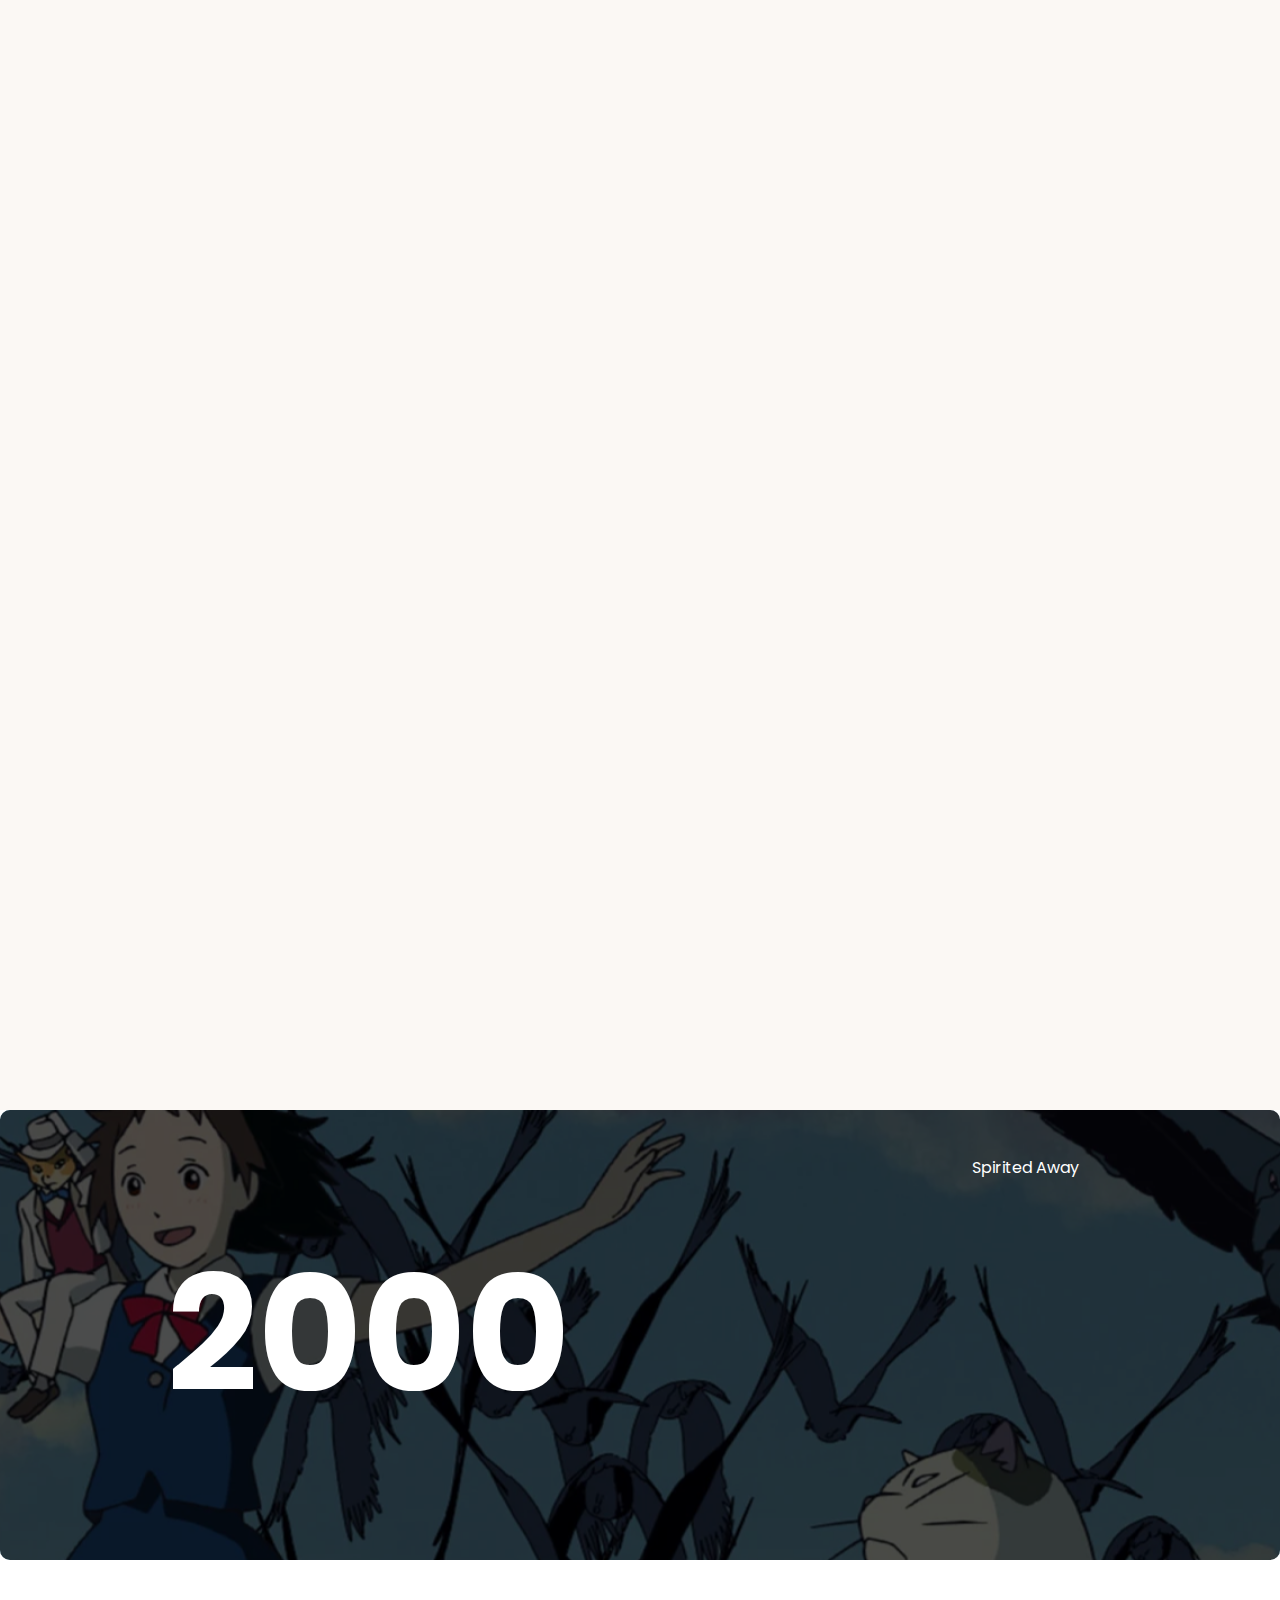
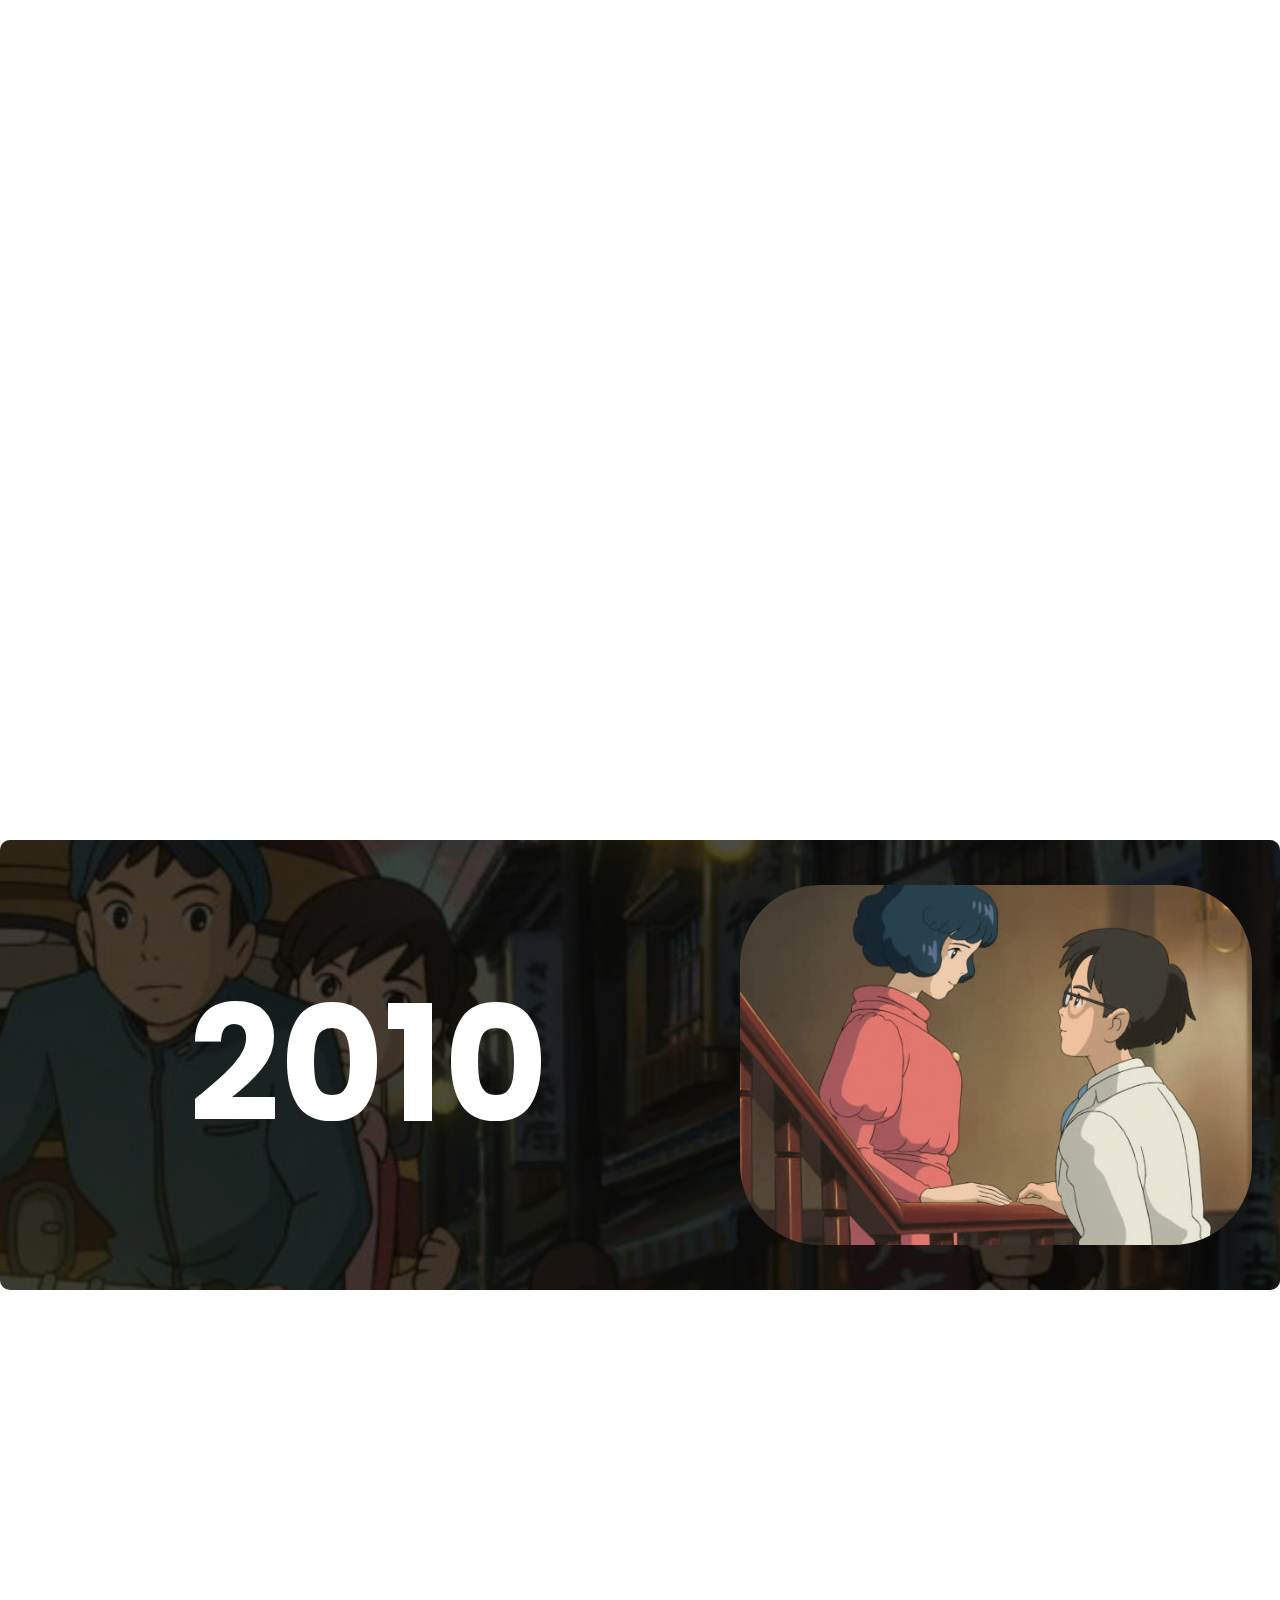
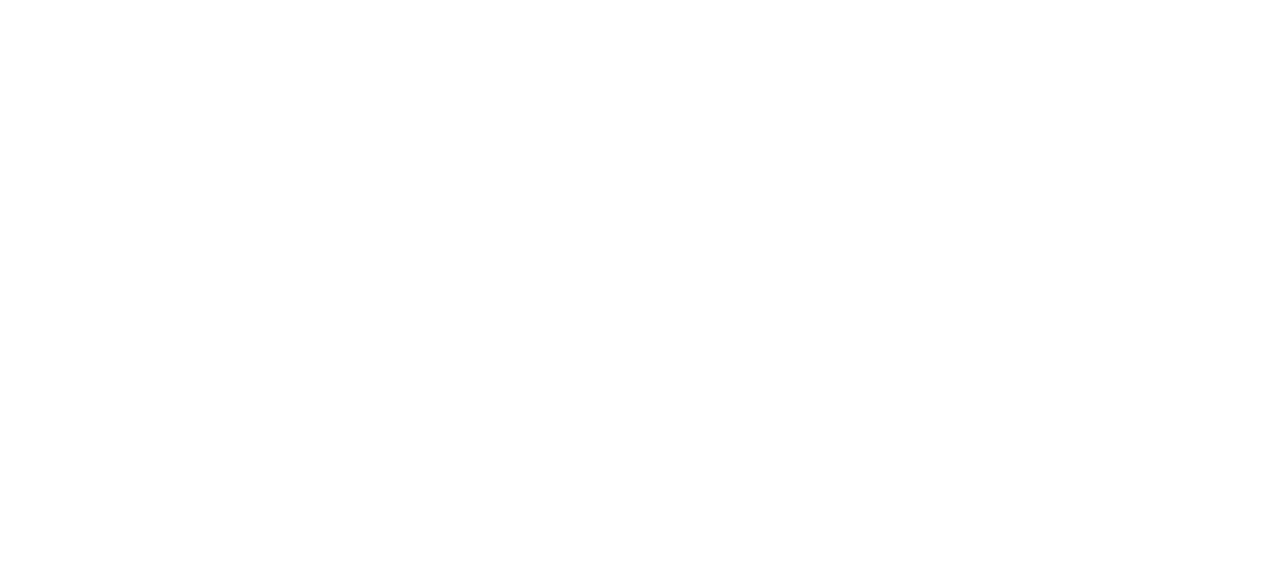
==== commit 023316c1: "Added Fade + Fixed Media" ====
--- a/index.html
+++ b/index.html
@@ -19,7 +19,7 @@
           Studio Ghibli
         </div>
         <ul class="nav-links">
-          <li><a href="about.html">About</a></li>
+          <li><a href="#about">About</a></li>
           <li><a href="#section_80s">1980s</a></li>
           <li><a href="#section_90s">1990s</a></li>
           <li><a href="#section_00s">2000s</a></li>
@@ -42,7 +42,7 @@
           <span></span>
         </div>
         <div class="hamburger-links">
-          <li><a href="about.html" onclick="toggleMenu()">About</a></li>
+          <li><a href="#about" onclick="toggleMenu()">About</a></li>
           <li><a href="#section_80s" onclick="toggleMenu()">1980s</a></li>
           <li><a href="#section_90s" onclick="toggleMenu()">1990s</a></li>
           <li><a href="#section_00s" onclick="toggleMenu()">2000s</a></li>
@@ -88,7 +88,7 @@
             class="mov_img"
           />
         </div>
-        <div class="movies_80s all-movies">
+        <div class="movies_80s all-movies hidden">
           <div class="movie" data-name="m-1">
             <div class="upper_part">
               <img
@@ -144,7 +144,7 @@
           <h1 class="year">1990</h1>
           <img src="Assets/Highlight2.png" alt="" class="mov_img" />
         </div>
-        <div class="movies_90s all-movies">
+        <div class="movies_90s all-movies hidden">
           <div class="movie" data-name="m-6">
             <div class="upper_part">
               <img src="Assets/Movie6.png" alt="ONLY YESTERDAY" />
@@ -217,7 +217,7 @@
             class="mov_img"
           />
         </div>
-        <div class="movies_00s all-movies">
+        <div class="movies_00s all-movies hidden">
           <div class="movie" data-name="m-13">
             <div class="upper_part">
               <img src="Assets/Movie13.png" alt="" />
@@ -275,7 +275,7 @@
           />
         </div>
 
-        <div class="movies_10s all-movies">
+        <div class="movies_10s all-movies hidden">
           <div class="movie" data-name="m-18">
             <div class="upper_part">
               <img src="Assets/Movie18.png" alt="" />
@@ -321,62 +321,6 @@
     </section>
 
     <!-- 2020s -->
-
-    <section id="section_20s">
-      <div class="main_container">
-        <div class="top_container_20s">
-          <h1 class="year">2020</h1>
-          <img
-            src="Assets/HIghlight5.png"
-            alt="The Boy and the Heron"
-            class="mov_img"
-          />
-        </div>
-
-        <div class="movies_20s all-movies">
-          <div class="movie" data-name="m-23">
-            <div class="upper_part">
-              <img src="Assets/Movie23.png" alt="" />
-            </div>
-            <div class="lower_part">
-              <h1 class="title">EARWIG AND THE WITCH</h1>
-            </div>
-          </div>
-          <div class="movie" data-name="m-24">
-            <div class="upper_part">
-              <img src="Assets/Movie24.png" alt="" />
-            </div>
-            <div class="lower_part">
-              <h1 class="title">THE BOY AND THE HERON</h1>
-            </div>
-          </div>
-        </div>
-      </div>
-    </section>
-
-    <div class="footer">
-      <div class="footer-wrapper">
-        <div class="footer-line">
-        <div class="footer-content">
-          <p class="footer-name">&copy; 2023 Studio Ghibli. All Rights Reserved.</p>
-          <div class="footer-socmed">
-            <a href="https://www.facebook.com/GhibliUSA" class="social-media">
-              <img src="Assets/facebook.png" alt="facebook">
-            </a>
-            <a href="https://instagram.com/ghibliusa?igshid=MzRlODBiNWFlZA==" class="social-media">
-              <img src="Assets/instagram.png" alt="instagram">
-            </a>
-            <a href="https://twitter.com/ghiblipicture" class="social-media">
-              <img src="Assets/twitter.png" alt="twitter">
-            </a>
-            <a href="https://www.youtube.com/@GKIDStv" class="social-media">
-              <img src="Assets/youtube.png" alt="youtube">
-            </a>
-          </div>
-        </div>
-        </div>
-      </div>
-    </div>
 
     <!-- Showcase Movies -->
 
@@ -2311,165 +2255,6 @@
         </div>
       </section>
 
-      <!-- 2020s -->
-
-      <section id="showcase_20s">
-        <div class="preview" data-target="m-23">
-          <div class="heading">
-            <img src="Assets/Preview23.png" alt="" />
-            <div class="heading_content">
-              <div class="heading_title">
-                <h2>Earwig and the Witch</h2>
-                <h3><span class="type">Genres:</span> Adventure, Drama</h3>
-              </div>
-            </div>
-          </div>
-          <div class="content">
-            <div class="movie_info">
-              <i class="fa-solid fa-xmark"></i>
-              <div class="left">
-                <img src="Assets/Movie23.png" alt="Princess Momonoke" />
-              </div>
-              <div class="right">
-                <h4><span class="type">Year:</span> 2020</h4>
-                <h4><span class="type">Duration:</span> 82 min</h4>
-                <h4>
-                  <span class="type">Directed By:</span> Goro Miyazaki
-                </h4>
-                <h4><span class="type">Produced By:</span> Toshio Suzuki</h4>
-                <h5>
-                  An orphan girl, Earwig, is adopted by a witch and comes home 
-                  to a spooky house filled with mystery and magic.
-                </h5>
-                <div class="buttons">
-                  <a
-                    href="https://www.imdb.com/title/tt12441478/?ref_=tt_mv_close&fbclid=IwAR2r7XOELpZBE5krXQN2gFhE79LOVQcIR5cNpQ4lOxAdUD9mfAAS4qNdeZ0"
-                    class="link1"
-                    target="_blank"
-                    ><i class="fa-brands fa-imdb links"></i>IMDB</a
-                  >
-                  <a
-                    href="https://ghiblicollection.com/products/earwig-and-the-witch"
-                    class="link2"
-                    target="_blank"
-                    ><i class="fa-solid fa-cart-shopping links"></i>Purchase
-                    Movie</a
-                  >
-                  <a
-                    href="https://www.youtube.com/watch?v=Lk5YWIbwzRE"
-                    class="link3"
-                    target="_blank"
-                    ><i class="fa-brands fa-youtube links"></i>View Trailer</a
-                  >
-                </div>
-              </div>
-            </div>
-            <div class="characters">
-              <div class="title">
-                <h1>Main Characters</h1>
-              </div>
-              <div class="character">
-                <div class="char_box">
-                  <img src="Assets/Movie23_M1.jpg" alt="Arrietty" />
-                  <h2>Arrietty</h2>
-                  <p>
-                    A 14-year old borrower who lives with her parents under the
-                    floorboards of Shō's house.
-                  </p>
-                </div>
-                <div class="char_box">
-                  <img src="Assets/Movie23_M2.jpg" alt="Shou" />
-                  <h2>Shou</h2>
-                  <p>
-                    Shou is a young boy who befriends Arrietty. In the beginning
-                    of the film he moves in with his great aunt because he
-                    suffers from a heart condition and needs lots of rest and
-                    quiet.
-                  </p>
-                </div>
-              </div>
-            </div>
-          </div>
-        </div>
-
-        <div class="preview" data-target="m-24">
-          <div class="heading">
-            <img src="Assets/Preview24.png" alt="" />
-            <div class="heading_content">
-              <div class="heading_title">
-                <h2>The Boy and the Heron</h2>
-                <h3><span class="type">Genres:</span> Adventure, Drama</h3>
-              </div>
-            </div>
-          </div>
-          <div class="content">
-            <div class="movie_info">
-              <i class="fa-solid fa-xmark"></i>
-              <div class="left">
-                <img src="Assets/Movie24.png" alt="Princess Momonoke" />
-              </div>
-              <div class="right">
-                <h4><span class="type">Year:</span> 2011</h4>
-                <h4><span class="type">Duration:</span> 124 min</h4>
-                <h4><span class="type">Directed By:</span> Hayao Miyazaki</h4>
-                <h4><span class="type">Produced By:</span> Toshio Suzuki</h4>
-                <h5>
-                  Through encounters with his friends and uncle, follows a 
-                  teenage boy's psychological development. He enters a 
-                  magical world with a talking grey heron after finding an 
-                  abandoned tower in his new town.
-                </h5>
-                <div class="buttons">
-                  <a
-                    href="https://www.imdb.com/title/tt6587046/?ref_=ttls_li_i&fbclid=IwAR11BOn5S9jWjpvBJ23zKyd6SMS2CcmlbfO3bTDDotzjTWDBHmnBDmRwEBA"
-                    class="link1"
-                    target="_blank"
-                    ><i class="fa-brands fa-imdb links"></i>IMDB</a
-                  >
-                  <a
-                    href="https://www.imdb.com/title/tt6587046/?ref_=ttls_li_i&fbclid=IwAR11BOn5S9jWjpvBJ23zKyd6SMS2CcmlbfO3bTDDotzjTWDBHmnBDmRwEBA"
-                    class="link2"
-                    target="_blank"
-                    ><i class="fa-solid fa-cart-shopping links"></i>Purchase
-                    Movie</a
-                  >
-                  <a
-                    href="https://www.youtube.com/watch?v=f7EDFdA10pg&t=1s"
-                    class="link3"
-                    target="_blank"
-                    ><i class="fa-brands fa-youtube links"></i>View Trailer</a
-                  >
-                </div>
-              </div>
-            </div>
-            <div class="characters">
-              <div class="title">
-                <h1>Main Characters</h1>
-              </div>
-              <div class="character">
-                <div class="char_box">
-                  <img src="Assets/Movie24_M1.jpg" alt="Umi" />
-                  <h2>Umi Matsuzaki</h2>
-                  <p>
-                    Matsuzaki Umi is a high school girl who takes care of her
-                    brother and sister and manages a western-style lodge next to
-                    the sea.
-                  </p>
-                </div>
-                <div class="char_box">
-                  <img src="Assets/Movie24_M2.jpg" alt="Shun" />
-                  <h2>Shun Kazama</h2>
-                  <p>
-                    A 17-year-old high school boy who is a member of the school
-                    newspaper.
-                  </p>
-                </div>
-              </div>
-            </div>
-          </div>
-        </div>
-      </section>
-
       <!-- Footer -->
 
       <footer></footer>
--- a/style.css
+++ b/style.css
@@ -27,6 +27,27 @@
   background: white;
   width: 100%;
   font-size: 100%;
+}
+
+.wrapper {
+  width: 90%;
+  padding: 0 70px;
+}
+
+/* Fade */
+
+.hidden {
+  opacity: 0;
+  filter: blur(5px);
+  transform: translateX(-100%);
+  transition: all 2s;
+}
+
+.show {
+  opacity: 1;
+  filter: blur(0);
+  transform: translateX(0%);
+  transform: translateY(0%);
 }
 
 /* Navigation */
@@ -180,11 +201,8 @@
 /* Profile */
 
 #profile {
-  padding-bottom: 150px;
+  padding: 80px 0;
   height: 100vh;
-  display: flex;
-  justify-content: center;
-  align-items: center;
 }
 
 .profile-container {
@@ -220,179 +238,6 @@
   margin-left: -3rem;
   text-align: justify;
 }
-
-/* About Section */
-
-.about-description {
-  margin-top: 2rem;
-  margin-left: 3rem;
-  margin-right: 12rem;
-  text-align: justify;
-  font-size: 1rem;
-}
-
-.about-header img {
-  width: 100vw;
-  display: flex;
-}
-.about-title {
-  font-family: "Neuton", serif;
-  color: #346fbf;
-  font-size: 5rem;
-  font-weight: 600;
-  margin-bottom: 1rem;
-}
-
-.about-founder {
-  position: relative;
-  margin-top: 3rem;
-  margin-left: 3rem;
-}
-
-.about-founder-title {
-  font-family: "Neuton", serif;
-  color: #346fbf;
-  font-size: 2.5rem;
-  font-weight: 300;
-  margin-bottom: 2rem;
-}
-
-.about-founderList {
-  display: grid;
-  grid-template-columns: repeat(2, 2fr);
-  grid-row-gap: 1.5rem;
-  grid-auto-flow: row;
-  grid-auto-rows: auto;
-  justify-content: center;
-}
-
-.about-foundingMember {
-  display: grid;
-  grid-template-columns: max-content auto;
-  grid-column-gap: 25px;
-}
-
-.about-foundingMember .about-foundingMemberImage img {
-  border-radius: 10px;
-}
-
-.tooltip {
-  visibility: hidden;
-  width: 28rem;
-  background-color: #ffffff;
-  color: #333;
-  text-align: center;
-  border-radius: 8px;
-  padding: 5px;
-  position: absolute;
-  z-index: 1;
-  top: auto;
-  margin-left: 9rem;
-  opacity: 0;
-  transition: opacity 0.3s;
-  box-shadow: 0 1px 10px rgba(0, 0, 0, 0.2);
-}
-
-.about-foundingMember:hover .tooltip {
-  visibility: visible;
-  opacity: 1;
-}
-
-.about-foundingMemberInfo {
-  padding-top: 4px;
-  display: flex;
-  align-items: flex-start;
-  flex-direction: column;
-  justify-content: center;
-}
-
-.about-foundingMemberName {
-  font-size: 1.2rem;
-}
-
-.about-founded {
-  margin-top: 3rem;
-  margin-left: 3rem;
-}
-
-.about-foundedTitle {
-  font-family: "Neuton", serif;
-  color: #346fbf;
-  font-size: 2.5rem;
-  font-weight: 300;
-  margin-bottom: 2rem;
-}
-
-.about-foundedDescription {
-  font-size: 1.3rem;
-}
-
-.about-headquarters {
-  margin-top: 3rem;
-  margin-left: 3rem;
-}
-
-.about-headquartersTitle {
-  font-family: "Neuton", serif;
-  color: #346fbf;
-  font-size: 2.5rem;
-  font-weight: 300;
-  margin-bottom: 2rem;
-}
-
-.about-headquartersDescription {
-  font-size: 1.3rem;
-}
-
-/* Footer */
-
-.footer-wrapper {
-  margin-top: 3rem;
-  padding-top: 0.5rem;
-  padding-bottom: 0.5rem;
-  width: 100%;
-  box-sizing: border-box;
-  padding-right: 3rem;
-  padding-left: 3rem;
-  background-color: #346fbf;
-}
-
-/* .footer-line {
-  --tw-bg-opacity: 1;
-    background-color: rgba(52, 111, 191,var(--tw-bg-opacity));
-    width: 100vm;
-    height: 0.200rem;
-} */
-
-.footer-content {
-  display: flex;
-  flex-direction: column;
-  justify-content: center;
-  align-items: center;
-  box-sizing: border-box;
-} 
-
-.footer-name{
-  margin-top: 1rem;
-  color: white;
-}
-
-.footer-socmed {
-  --tw-space-y-reverse: 0;
-    margin-top: calc(1rem * calc(1 - var(--tw-space-y-reverse)));
-    margin-bottom: calc(1rem * var(--tw-space-y-reverse));
-    align-items: center;
-    flex-direction: row;
-    gap: 0.5rem;
-    display: flex;
-    box-sizing: border-box;
-}
-
-.social-media img{
-  width: 1.50rem;
-  height: 1.50rem;
-}
-
 
 /* Generation Section */
 
@@ -660,52 +505,6 @@
   padding-bottom: 10px;
 }
 .movies_10s .lower_part {
-  display: flex;
-  justify-content: center;
-  align-items: center;
-  text-align: center;
-  height: 100%;
-}
-
-/*2020s section*/
-
-.top_container_20s {
-  position: relative;
-  height: 50vh;
-  display: flex;
-  justify-content: center;
-  align-items: center;
-  text-align: center;
-  color: white;
-  overflow: hidden;
-  background: url(/Assets/Preview24.png) center/cover no-repeat;
-  background-size: cover;
-  border-radius: 10px;
-}
-
-.top_container_20s::before {
-  content: "";
-  position: absolute;
-  top: 0;
-  left: 0;
-  right: 0;
-  bottom: 0;
-  background: rgba(0, 0, 0, 0.7);
-  z-index: 0;
-}
-
-.movies_20s {
-  display: flex;
-  flex-wrap: wrap;
-  justify-content: center;
-}
-.movies_20s > div {
-  margin: 20px 50px;
-}
-.movies_20s .movie {
-  padding-bottom: 10px;
-}
-.movies_20s .lower_part {
   display: flex;
   justify-content: center;
   align-items: center;
--- a/mediaqueries.css
+++ b/mediaqueries.css
@@ -1,13 +1,9 @@
-@media screen and (max-width: 1300px) {
-  #profile {
-    margin-top: 5rem;
-    padding-bottom: 150px;
-    height: 100vh;
-  }
-  .profile-container {
-    padding: 70px 10%;
-  }
-}
+@media screen and (max-width: 1400px) {
+  .showcase .preview {
+    width: 100%;
+  }
+}
+
 @media screen and (max-width: 1200px) {
   #desktop-nav {
     display: none;
@@ -19,14 +15,10 @@
   }
 
   #profile {
-    margin-top: 0;
-    padding-bottom: 150px;
-    height: 100vh;
-  }
-
-  .profile-container {
-    padding: 1px 10%;
-  }
+    margin-top: -5rem;
+    height: 60vh;
+  }
+
   .profile-logo {
     margin-top: 11.5rem;
     margin-right: -3rem;
@@ -35,9 +27,7 @@
   .profile-logo img {
     height: 13rem;
   }
-  .profile-description {
-    margin-top: 10rem;
-  }
+
   /*1980s section*/
 
   .top_container1980 {
@@ -109,37 +99,20 @@
     font-size: 1rem;
   }
 }
-@media screen and (max-width: 1000px) {
-  #profile {
-    padding-bottom: 150px;
-    height: 100vh;
-    display: flex;
-    justify-content: center;
-    align-items: center;
-  }
-  .profile-container {
-    padding: 70px 10%;
-  }
-}
+
 @media screen and (max-width: 850px) {
   #hamburger-nav {
     display: flex;
     padding-right: 2rem;
   }
-  .profile-container {
-    padding: 50px;
-    padding-left: 150px;
-  }
+
   #profile {
+    margin-top: -3rem;
     height: 72vh;
-    display: flex;
-    justify-content: center;
-    align-items: center;
-    margin-bottom: 5rem;
   }
 
   .profile-logo {
-    margin-top: 18rem;
+    margin-top: 13rem;
     margin-right: -1.5rem;
   }
 
@@ -179,48 +152,27 @@
 
 @media screen and (max-width: 600px) {
   #profile {
-    margin-top: 3rem;
-    height: 72vh;
-    display: flex;
-    justify-content: center;
-    align-items: center;
-  }
-  .profile-container {
-    padding: 30px;
-  }
+    margin-top: -3rem;
+  }
+
   .profile-title {
-    font-size: 2rem;
+    font-size: 1.5rem;
   }
 
   .profile-description {
-    font-size: 12px;
+    font-size: 10px;
     flex-basis: 29%;
     margin-top: -1rem;
     margin-left: -4rem;
   }
 
+  .profile-logo {
+    margin-top: 7rem;
+    margin-right: 1rem;
+  }
+
   .profile-logo img {
-    height: 8rem;
-  }
-  .profile-row {
-    display: flex;
-    flex-direction: column; /* Stack the children in a column layout */
-  }
-
-  .profile-logo {
-    order: 1; /* Set the image to appear before the text */
-    display: flex;
-    justify-content: center;
-    align-items: center;
-  }
-
-  /* Optional: Add some spacing between the stacked elements */
-  .profile-logo,
-  .profile-description {
-    margin: 10px; /* Adjust the margin as needed */
-  }
-  .profile-description {
-    order: 2; /* Set the text to appear after the image */
+    height: 6rem;
   }
 
   /*1980s section*/
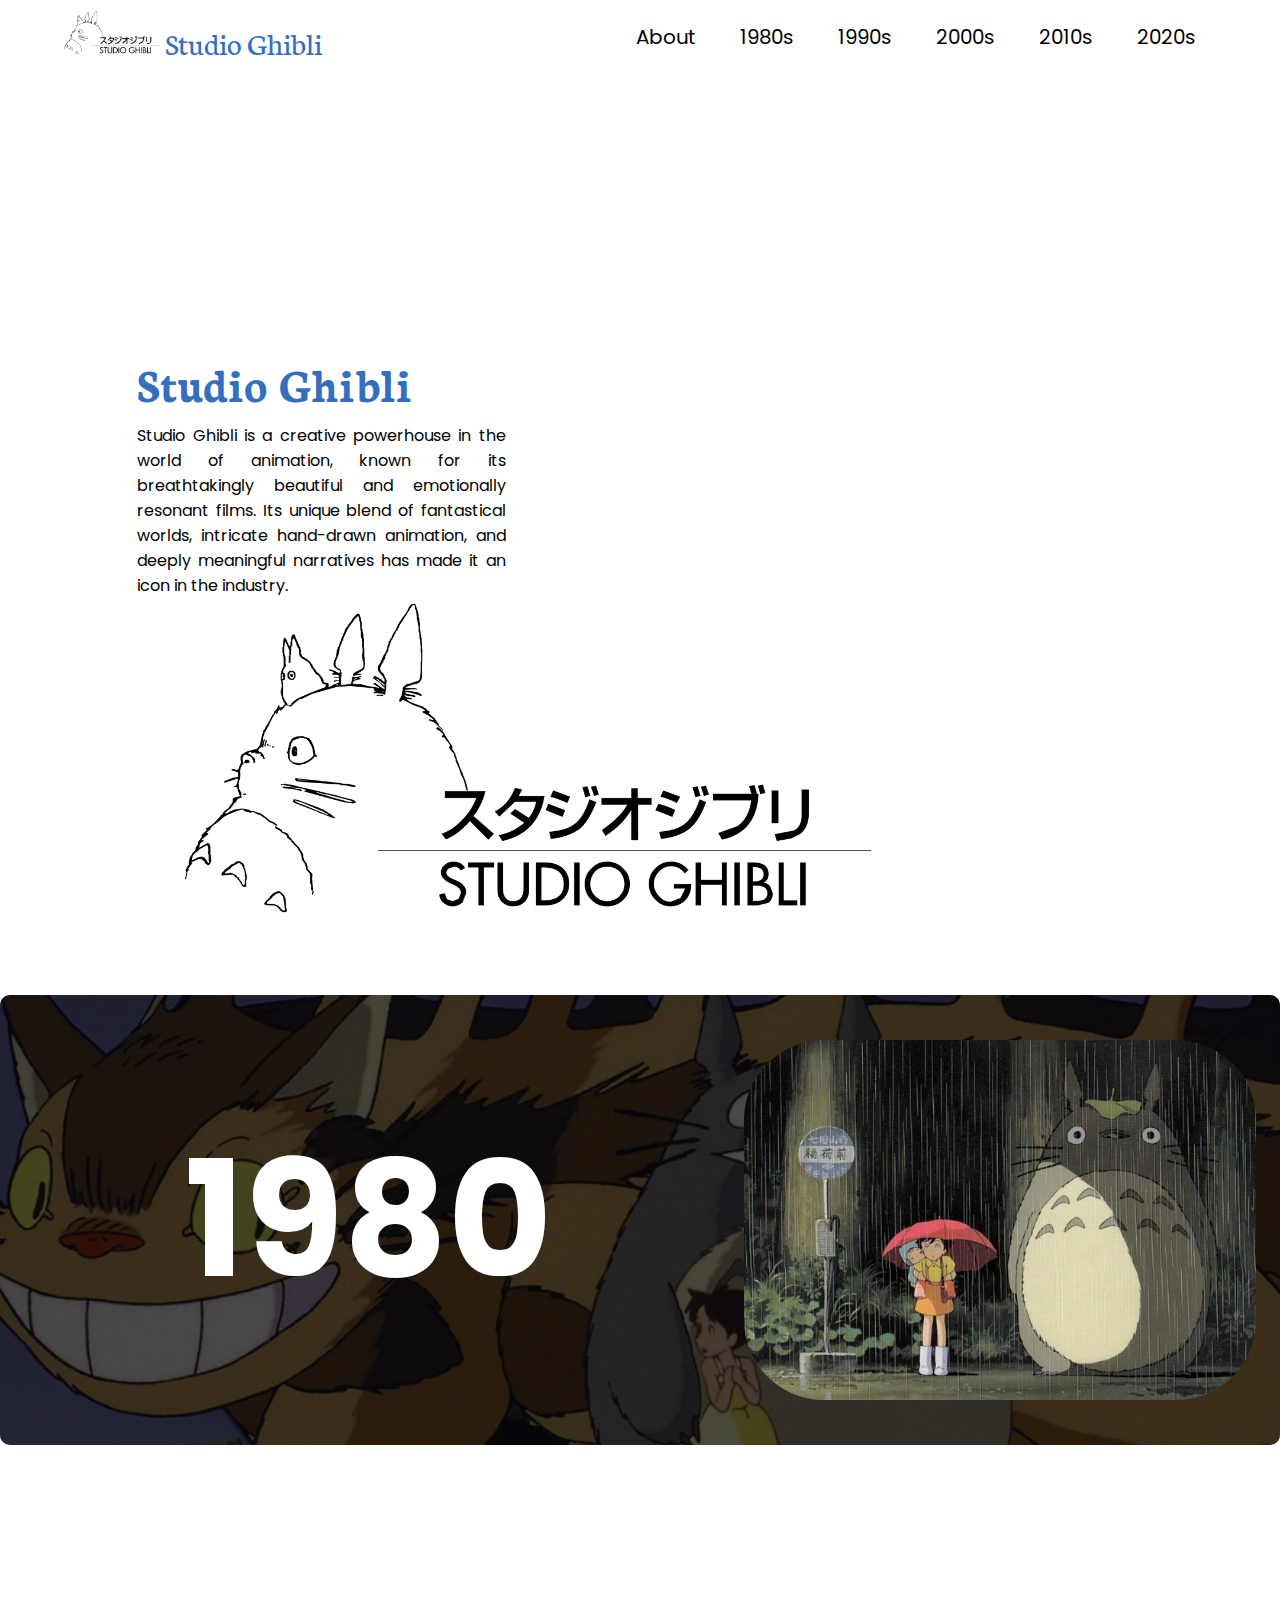
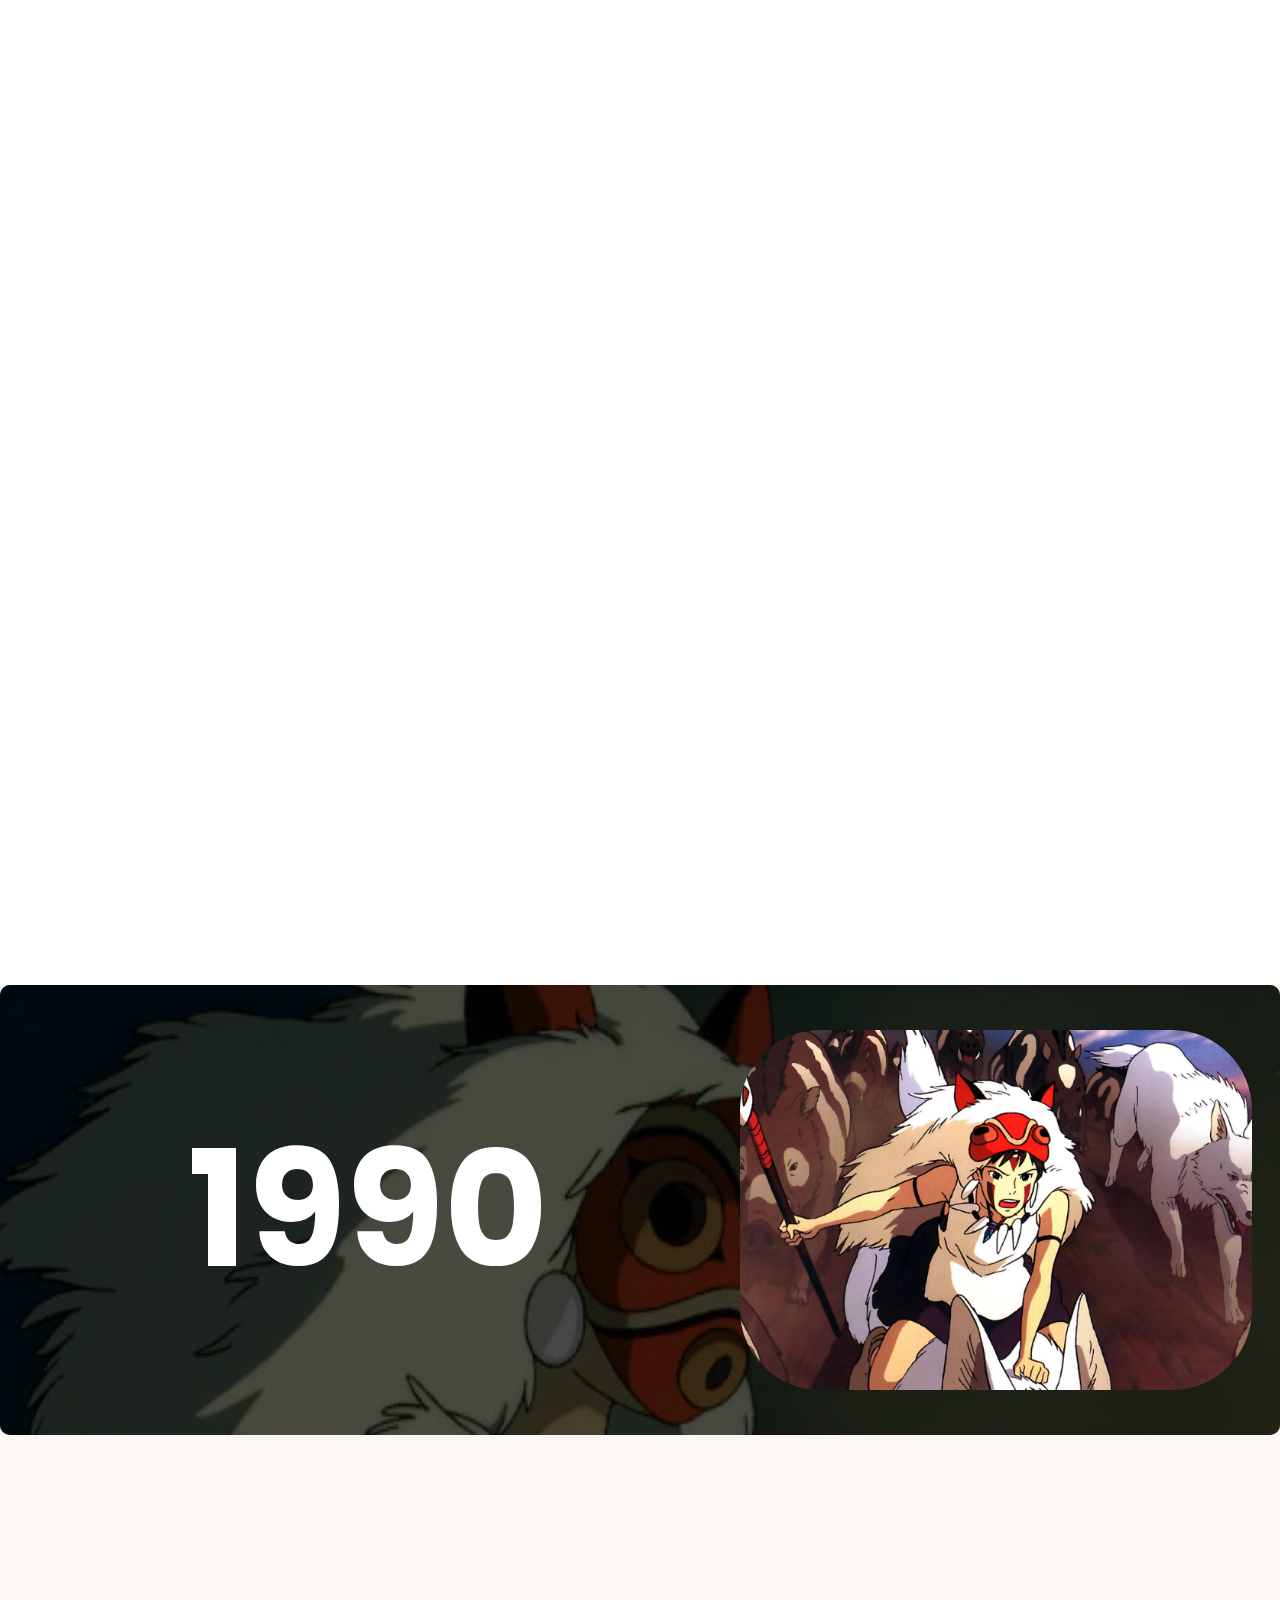
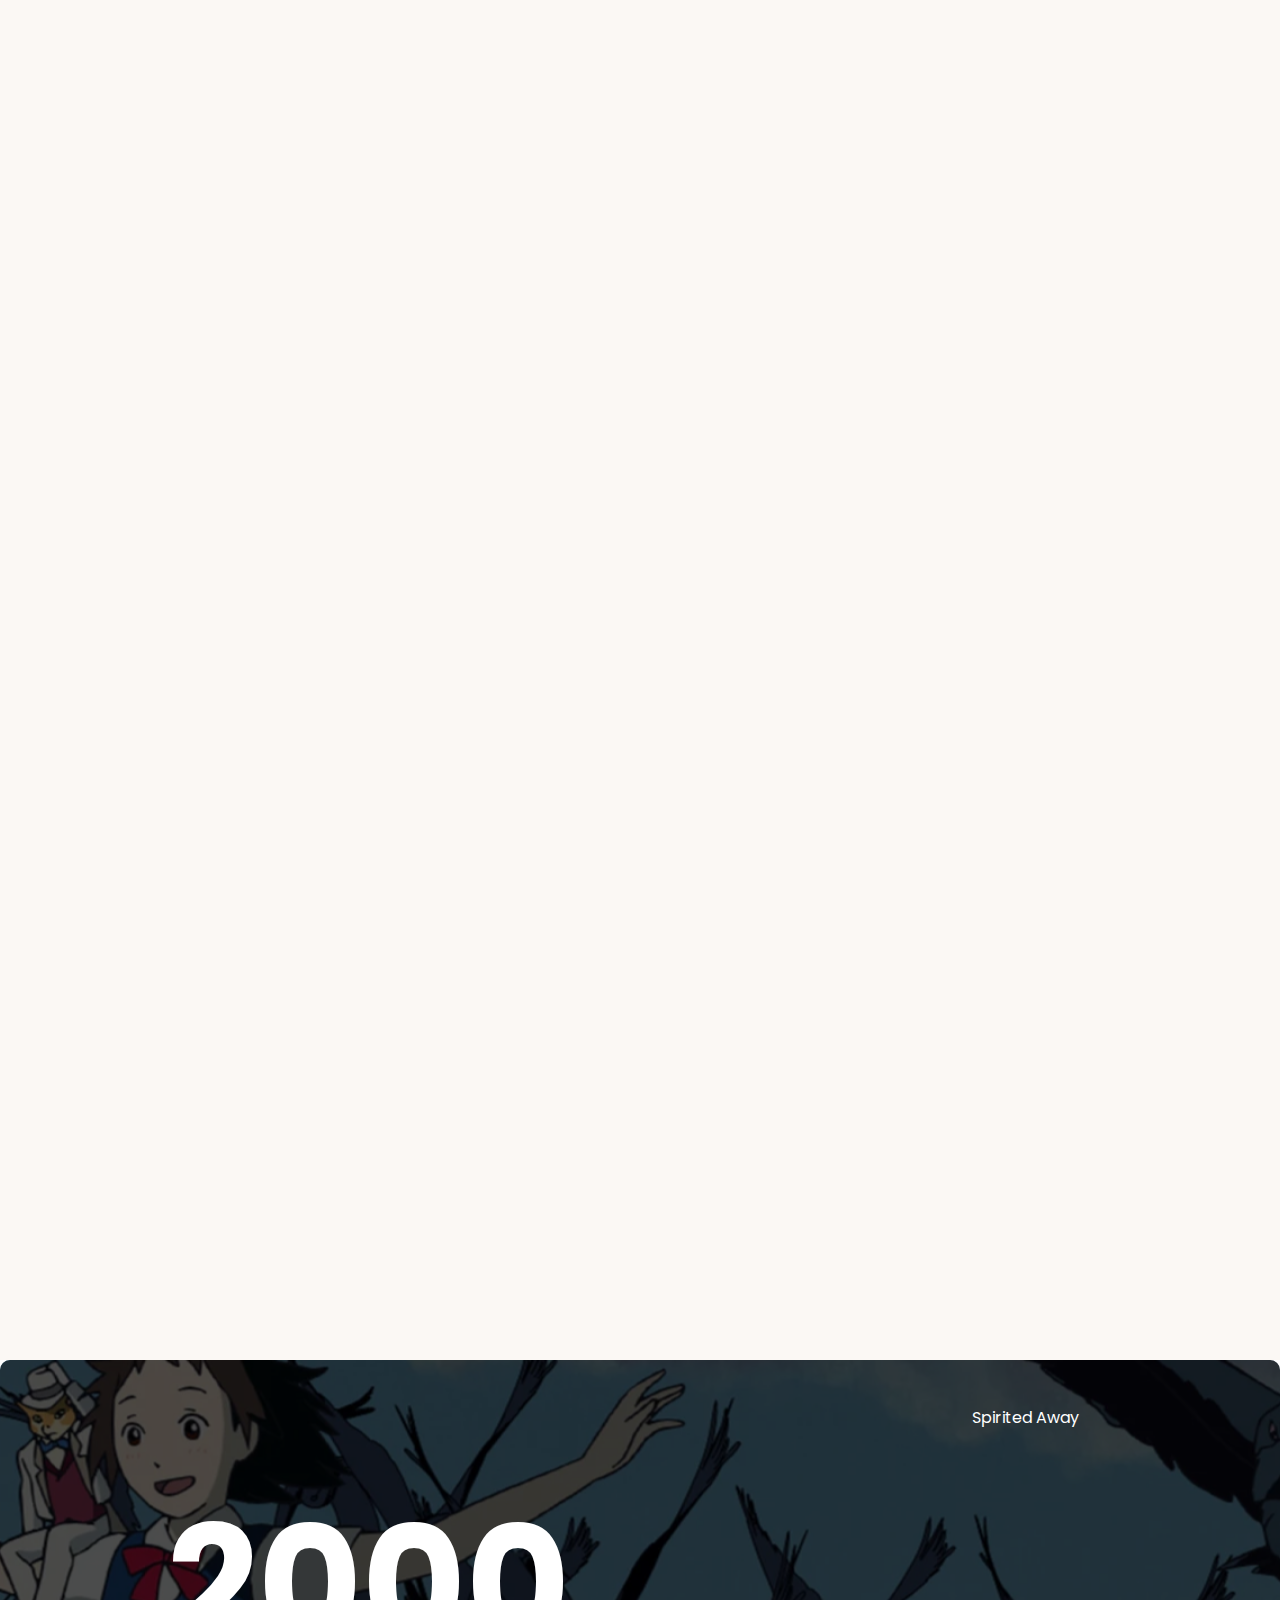
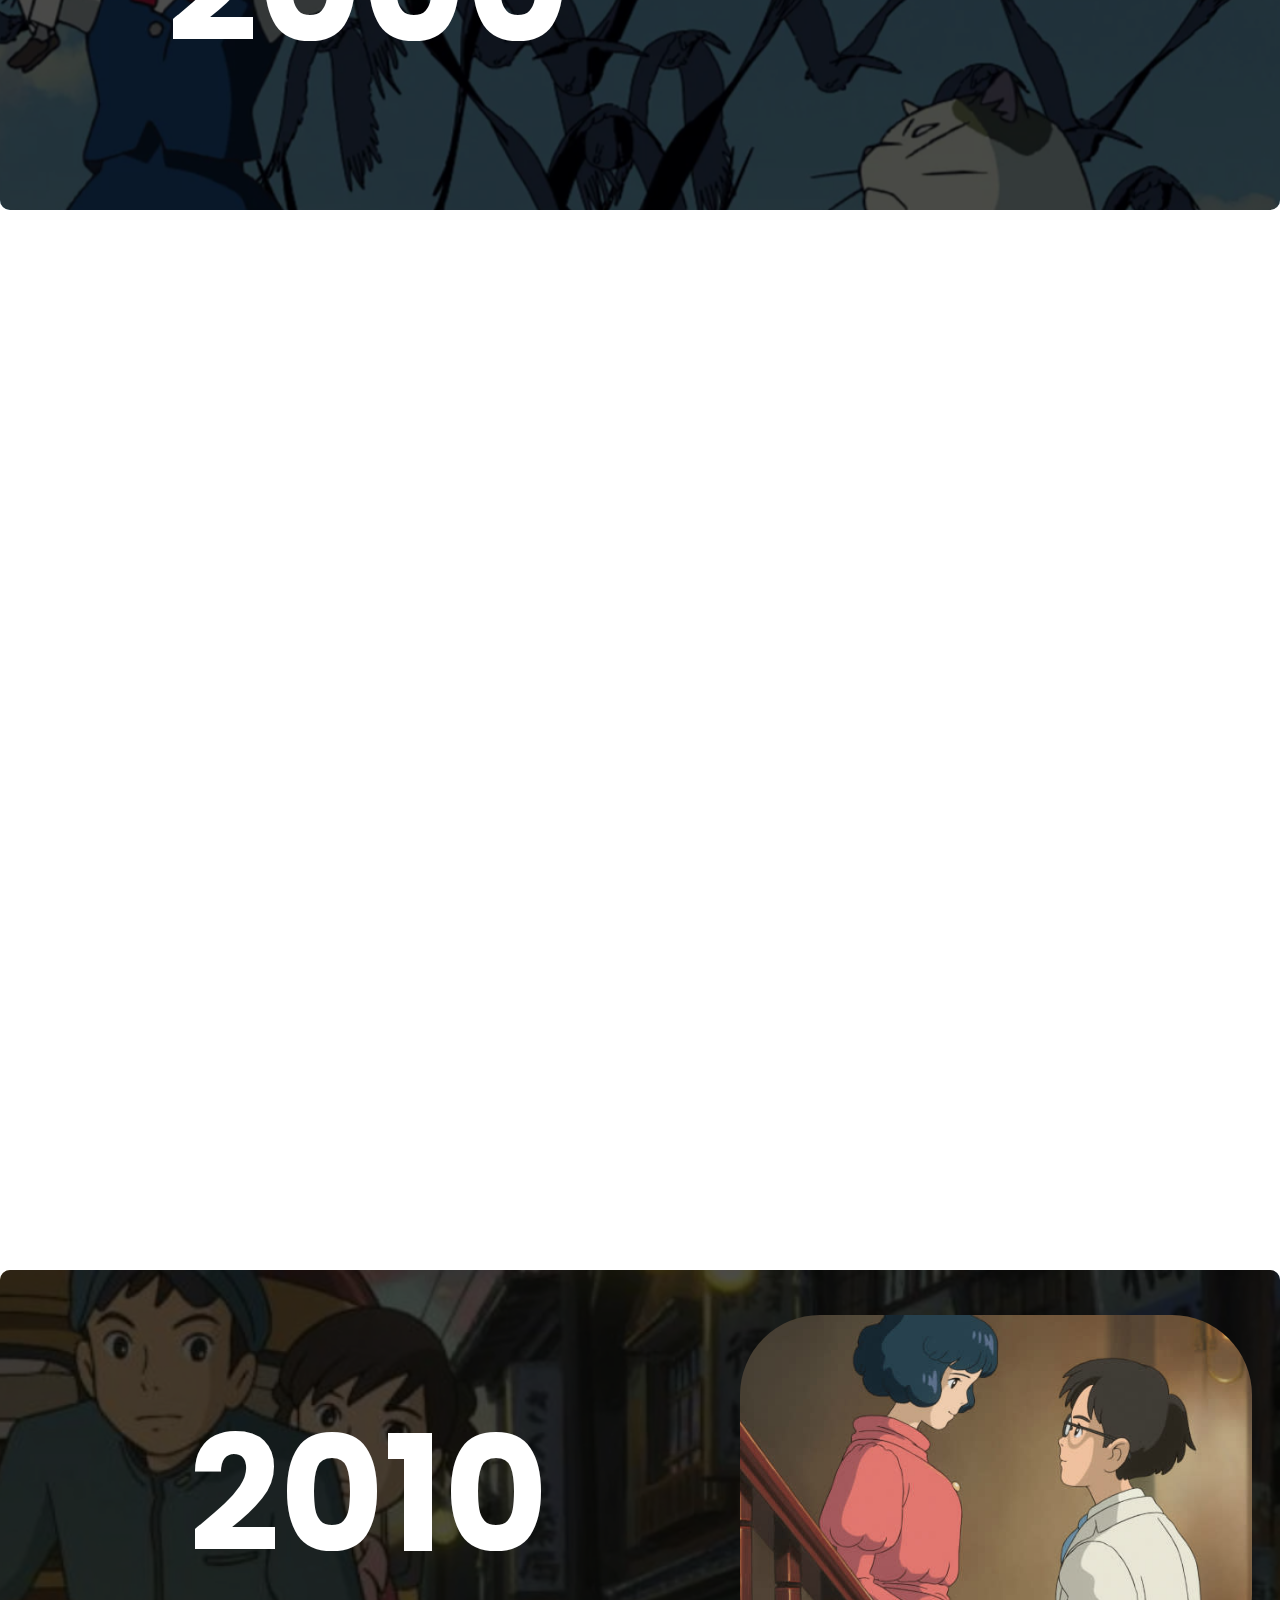
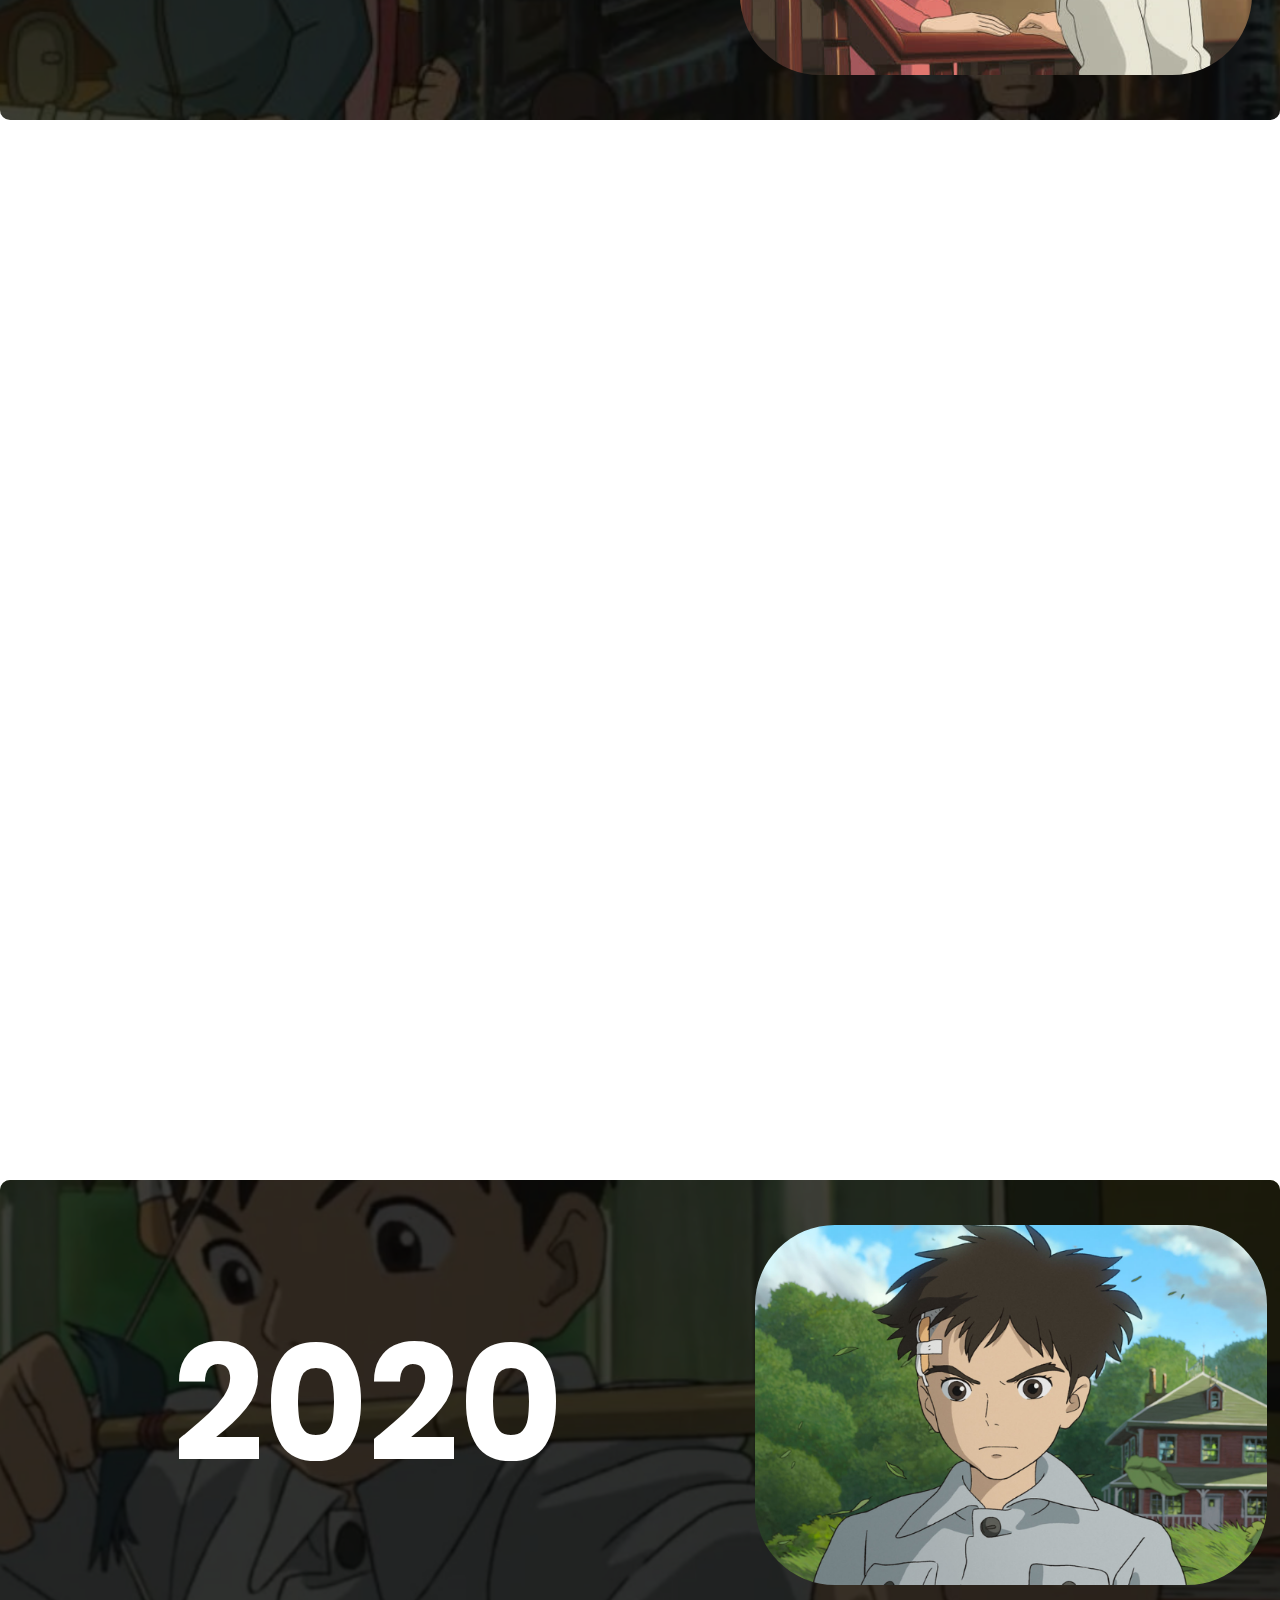
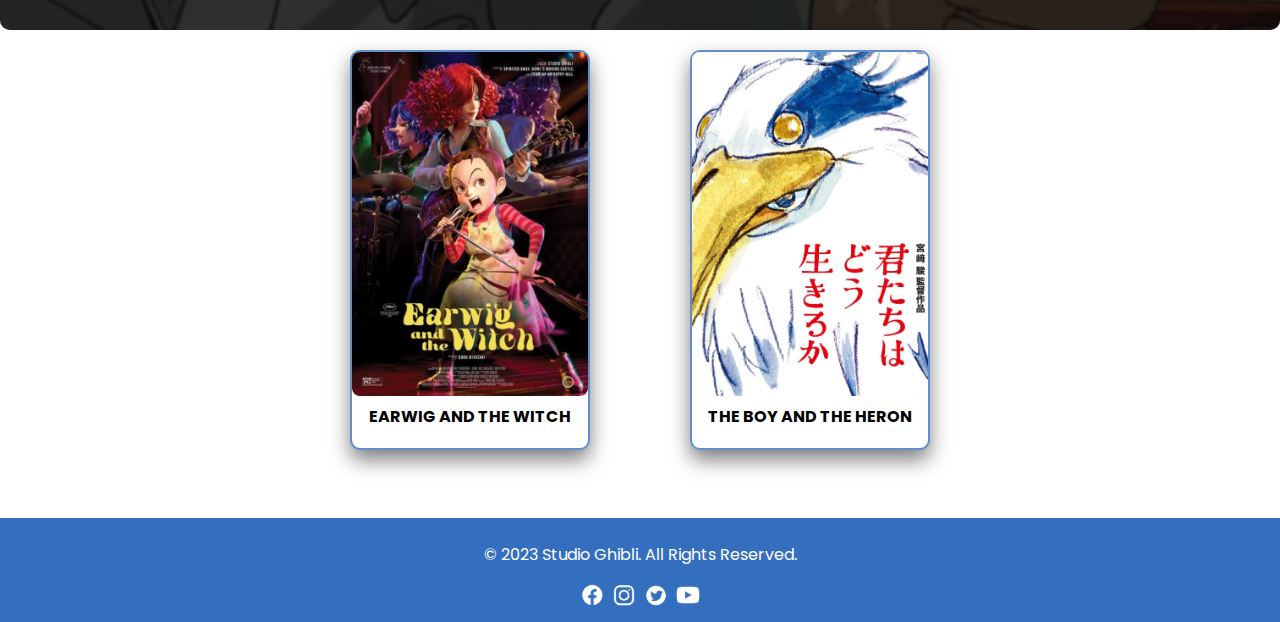
==== commit b3c28f05: "Merge pull request #38 from Machiastle/origin/about_gwynn" ====
--- a/index.html
+++ b/index.html
@@ -19,7 +19,7 @@
           Studio Ghibli
         </div>
         <ul class="nav-links">
-          <li><a href="#about">About</a></li>
+          <li><a href="about.html">About</a></li>
           <li><a href="#section_80s">1980s</a></li>
           <li><a href="#section_90s">1990s</a></li>
           <li><a href="#section_00s">2000s</a></li>
@@ -42,7 +42,7 @@
           <span></span>
         </div>
         <div class="hamburger-links">
-          <li><a href="#about" onclick="toggleMenu()">About</a></li>
+          <li><a href="about.html" onclick="toggleMenu()">About</a></li>
           <li><a href="#section_80s" onclick="toggleMenu()">1980s</a></li>
           <li><a href="#section_90s" onclick="toggleMenu()">1990s</a></li>
           <li><a href="#section_00s" onclick="toggleMenu()">2000s</a></li>
@@ -321,6 +321,62 @@
     </section>
 
     <!-- 2020s -->
+
+    <section id="section_20s">
+      <div class="main_container">
+        <div class="top_container_20s">
+          <h1 class="year">2020</h1>
+          <img
+            src="Assets/HIghlight5.png"
+            alt="The Boy and the Heron"
+            class="mov_img"
+          />
+        </div>
+
+        <div class="movies_20s all-movies">
+          <div class="movie" data-name="m-23">
+            <div class="upper_part">
+              <img src="Assets/Movie23.png" alt="" />
+            </div>
+            <div class="lower_part">
+              <h1 class="title">EARWIG AND THE WITCH</h1>
+            </div>
+          </div>
+          <div class="movie" data-name="m-24">
+            <div class="upper_part">
+              <img src="Assets/Movie24.png" alt="" />
+            </div>
+            <div class="lower_part">
+              <h1 class="title">THE BOY AND THE HERON</h1>
+            </div>
+          </div>
+        </div>
+      </div>
+    </section>
+
+    <div class="footer">
+      <div class="footer-wrapper">
+        <div class="footer-line">
+        <div class="footer-content">
+          <p class="footer-name">&copy; 2023 Studio Ghibli. All Rights Reserved.</p>
+          <div class="footer-socmed">
+            <a href="https://www.facebook.com/GhibliUSA" class="social-media">
+              <img src="Assets/facebook.png" alt="facebook">
+            </a>
+            <a href="https://instagram.com/ghibliusa?igshid=MzRlODBiNWFlZA==" class="social-media">
+              <img src="Assets/instagram.png" alt="instagram">
+            </a>
+            <a href="https://twitter.com/ghiblipicture" class="social-media">
+              <img src="Assets/twitter.png" alt="twitter">
+            </a>
+            <a href="https://www.youtube.com/@GKIDStv" class="social-media">
+              <img src="Assets/youtube.png" alt="youtube">
+            </a>
+          </div>
+        </div>
+        </div>
+      </div>
+    </div>
 
     <!-- Showcase Movies -->
 
@@ -2255,6 +2311,165 @@
         </div>
       </section>
 
+      <!-- 2020s -->
+
+      <section id="showcase_20s">
+        <div class="preview" data-target="m-23">
+          <div class="heading">
+            <img src="Assets/Preview23.png" alt="" />
+            <div class="heading_content">
+              <div class="heading_title">
+                <h2>Earwig and the Witch</h2>
+                <h3><span class="type">Genres:</span> Adventure, Drama</h3>
+              </div>
+            </div>
+          </div>
+          <div class="content">
+            <div class="movie_info">
+              <i class="fa-solid fa-xmark"></i>
+              <div class="left">
+                <img src="Assets/Movie23.png" alt="Princess Momonoke" />
+              </div>
+              <div class="right">
+                <h4><span class="type">Year:</span> 2020</h4>
+                <h4><span class="type">Duration:</span> 82 min</h4>
+                <h4>
+                  <span class="type">Directed By:</span> Goro Miyazaki
+                </h4>
+                <h4><span class="type">Produced By:</span> Toshio Suzuki</h4>
+                <h5>
+                  An orphan girl, Earwig, is adopted by a witch and comes home 
+                  to a spooky house filled with mystery and magic.
+                </h5>
+                <div class="buttons">
+                  <a
+                    href="https://www.imdb.com/title/tt12441478/?ref_=tt_mv_close&fbclid=IwAR2r7XOELpZBE5krXQN2gFhE79LOVQcIR5cNpQ4lOxAdUD9mfAAS4qNdeZ0"
+                    class="link1"
+                    target="_blank"
+                    ><i class="fa-brands fa-imdb links"></i>IMDB</a
+                  >
+                  <a
+                    href="https://ghiblicollection.com/products/earwig-and-the-witch"
+                    class="link2"
+                    target="_blank"
+                    ><i class="fa-solid fa-cart-shopping links"></i>Purchase
+                    Movie</a
+                  >
+                  <a
+                    href="https://www.youtube.com/watch?v=Lk5YWIbwzRE"
+                    class="link3"
+                    target="_blank"
+                    ><i class="fa-brands fa-youtube links"></i>View Trailer</a
+                  >
+                </div>
+              </div>
+            </div>
+            <div class="characters">
+              <div class="title">
+                <h1>Main Characters</h1>
+              </div>
+              <div class="character">
+                <div class="char_box">
+                  <img src="Assets/Movie23_M1.jpg" alt="Arrietty" />
+                  <h2>Arrietty</h2>
+                  <p>
+                    A 14-year old borrower who lives with her parents under the
+                    floorboards of Shō's house.
+                  </p>
+                </div>
+                <div class="char_box">
+                  <img src="Assets/Movie23_M2.jpg" alt="Shou" />
+                  <h2>Shou</h2>
+                  <p>
+                    Shou is a young boy who befriends Arrietty. In the beginning
+                    of the film he moves in with his great aunt because he
+                    suffers from a heart condition and needs lots of rest and
+                    quiet.
+                  </p>
+                </div>
+              </div>
+            </div>
+          </div>
+        </div>
+
+        <div class="preview" data-target="m-24">
+          <div class="heading">
+            <img src="Assets/Preview24.png" alt="" />
+            <div class="heading_content">
+              <div class="heading_title">
+                <h2>The Boy and the Heron</h2>
+                <h3><span class="type">Genres:</span> Adventure, Drama</h3>
+              </div>
+            </div>
+          </div>
+          <div class="content">
+            <div class="movie_info">
+              <i class="fa-solid fa-xmark"></i>
+              <div class="left">
+                <img src="Assets/Movie24.png" alt="Princess Momonoke" />
+              </div>
+              <div class="right">
+                <h4><span class="type">Year:</span> 2011</h4>
+                <h4><span class="type">Duration:</span> 124 min</h4>
+                <h4><span class="type">Directed By:</span> Hayao Miyazaki</h4>
+                <h4><span class="type">Produced By:</span> Toshio Suzuki</h4>
+                <h5>
+                  Through encounters with his friends and uncle, follows a 
+                  teenage boy's psychological development. He enters a 
+                  magical world with a talking grey heron after finding an 
+                  abandoned tower in his new town.
+                </h5>
+                <div class="buttons">
+                  <a
+                    href="https://www.imdb.com/title/tt6587046/?ref_=ttls_li_i&fbclid=IwAR11BOn5S9jWjpvBJ23zKyd6SMS2CcmlbfO3bTDDotzjTWDBHmnBDmRwEBA"
+                    class="link1"
+                    target="_blank"
+                    ><i class="fa-brands fa-imdb links"></i>IMDB</a
+                  >
+                  <a
+                    href="https://www.imdb.com/title/tt6587046/?ref_=ttls_li_i&fbclid=IwAR11BOn5S9jWjpvBJ23zKyd6SMS2CcmlbfO3bTDDotzjTWDBHmnBDmRwEBA"
+                    class="link2"
+                    target="_blank"
+                    ><i class="fa-solid fa-cart-shopping links"></i>Purchase
+                    Movie</a
+                  >
+                  <a
+                    href="https://www.youtube.com/watch?v=f7EDFdA10pg&t=1s"
+                    class="link3"
+                    target="_blank"
+                    ><i class="fa-brands fa-youtube links"></i>View Trailer</a
+                  >
+                </div>
+              </div>
+            </div>
+            <div class="characters">
+              <div class="title">
+                <h1>Main Characters</h1>
+              </div>
+              <div class="character">
+                <div class="char_box">
+                  <img src="Assets/Movie24_M1.jpg" alt="Umi" />
+                  <h2>Umi Matsuzaki</h2>
+                  <p>
+                    Matsuzaki Umi is a high school girl who takes care of her
+                    brother and sister and manages a western-style lodge next to
+                    the sea.
+                  </p>
+                </div>
+                <div class="char_box">
+                  <img src="Assets/Movie24_M2.jpg" alt="Shun" />
+                  <h2>Shun Kazama</h2>
+                  <p>
+                    A 17-year-old high school boy who is a member of the school
+                    newspaper.
+                  </p>
+                </div>
+              </div>
+            </div>
+          </div>
+        </div>
+      </section>
+
       <!-- Footer -->
 
       <footer></footer>
--- a/style.css
+++ b/style.css
@@ -201,8 +201,11 @@
 /* Profile */
 
 #profile {
-  padding: 80px 0;
+  padding-bottom: 150px;
   height: 100vh;
+  display: flex;
+  justify-content: center;
+  align-items: center;
 }
 
 .profile-container {
@@ -239,6 +242,180 @@
   text-align: justify;
 }
 
+/* About Section */
+
+.about-description {
+  text-align: center; /* Center align the text within the div */
+}
+
+.about-title {
+  display: block; /* Make the title a block-level element */
+  font-size: 24px; /* Adjust the font size as needed */
+  margin-bottom: 10px; /* Add some spacing between the title and the paragraph */
+  margin-top: 10px;
+}
+.description-paragraph {
+  padding: 20px;
+}
+
+.about-header img {
+  width: 100%;
+  display: flex;
+}
+
+.about-title {
+  font-family: "Neuton", serif;
+  color: #346fbf;
+  font-size: 5rem;
+  font-weight: 600;
+  margin-bottom: 1rem;
+}
+.about-founder {
+  text-align: center; /* Optional: To center the content horizontally */
+}
+.founder-title {
+  font-family: "Neuton", serif;
+  color: #346fbf;
+  font-size: 2.5rem;
+  font-weight: 300;
+  margin-bottom: 2rem;
+}
+.founders-list {
+  display: flex;
+  flex-wrap: wrap;
+  justify-content: center;
+  align-items: center;
+}
+
+.founding-member {
+  width: 50%; /* Make each div occupy 50% of the container's width */
+  box-sizing: border-box; /* Include padding and border in the width calculation, if any */
+  /* Additional styling for founding-member divs */
+  display: flex;
+  justify-content: center;
+  align-items: center; /* Vertically center content */
+}
+
+.tooltip {
+  display: none;
+  width: 13rem;
+  background-color: #ffffff;
+  color: #333;
+  text-align: center;
+  border-radius: 8px;
+  padding: 5px;
+  position: absolute;
+  z-index: 1;
+  top: auto;
+  margin-left: 9rem;
+  opacity: 0;
+  transition: opacity 0.3s;
+  box-shadow: 0 1px 10px rgba(0, 0, 0, 0.2);
+}
+
+.founding-member:hover .tooltip {
+  display: block;
+  opacity: 1;
+}
+
+.about-foundingMemberImage {
+  margin-right: 10px;
+}
+.about-foundingMemberInfo {
+  padding-top: 4px;
+  display: flex;
+  align-items: flex-start;
+  flex-direction: column;
+  justify-content: center;
+}
+
+.about-foundingMemberName {
+  font-size: 1.2rem;
+}
+
+.about-founded {
+  margin-top: 3rem;
+  margin-left: 3rem;
+}
+
+.about-foundedTitle {
+  font-family: "Neuton", serif;
+  color: #346fbf;
+  font-size: 2.5rem;
+  font-weight: 300;
+  margin-bottom: 2rem;
+}
+
+.about-foundedDescription {
+  font-size: 1.3rem;
+}
+
+.about-headquarters {
+  margin-top: 3rem;
+  margin-left: 3rem;
+}
+
+.about-headquartersTitle {
+  font-family: "Neuton", serif;
+  color: #346fbf;
+  font-size: 2.5rem;
+  font-weight: 300;
+  margin-bottom: 2rem;
+}
+
+.about-headquartersDescription {
+  font-size: 1.3rem;
+}
+
+/* Footer */
+
+.footer-wrapper {
+  margin-top: 3rem;
+  padding-top: 0.5rem;
+  padding-bottom: 0.5rem;
+  width: 100%;
+  box-sizing: border-box;
+  padding-right: 3rem;
+  padding-left: 3rem;
+  background-color: #346fbf;
+}
+
+/* .footer-line {
+  --tw-bg-opacity: 1;
+    background-color: rgba(52, 111, 191,var(--tw-bg-opacity));
+    width: 100vm;
+    height: 0.200rem;
+} */
+
+.footer-content {
+  display: flex;
+  flex-direction: column;
+  justify-content: center;
+  align-items: center;
+  box-sizing: border-box;
+}
+
+.footer-name {
+  margin-top: 1rem;
+  color: white;
+}
+
+.footer-socmed {
+  --tw-space-y-reverse: 0;
+  margin-top: calc(1rem * calc(1 - var(--tw-space-y-reverse)));
+  margin-bottom: calc(1rem * var(--tw-space-y-reverse));
+  align-items: center;
+  flex-direction: row;
+  gap: 0.5rem;
+  display: flex;
+  box-sizing: border-box;
+}
+
+.social-media img {
+  width: 1.5rem;
+  height: 1.5rem;
+}
+
 /* Generation Section */
 
 .headline {
@@ -251,6 +428,9 @@
 #section_80s {
   margin-bottom: 5rem;
   margin-top: -13rem;
+  height: 100%;
+  min-height: 80vh;
+  padding-bottom: 20vh;
 }
 
 .top_container1980 {
@@ -438,6 +618,9 @@
   display: flex;
   flex-wrap: wrap;
   justify-content: center;
+  height: 100%;
+  min-height: 50vh;
+  padding-bottom: 20vh;
 }
 .movies_00s > div {
   margin: 20px 50px;
@@ -497,6 +680,8 @@
   display: flex;
   flex-wrap: wrap;
   justify-content: center;
+  min-height: 50vh;
+  padding-bottom: 20vh;
 }
 .movies_10s > div {
   margin: 20px 50px;
@@ -505,6 +690,52 @@
   padding-bottom: 10px;
 }
 .movies_10s .lower_part {
+  display: flex;
+  justify-content: center;
+  align-items: center;
+  text-align: center;
+  height: 100%;
+}
+
+/*2020s section*/
+
+.top_container_20s {
+  position: relative;
+  height: 50vh;
+  display: flex;
+  justify-content: center;
+  align-items: center;
+  text-align: center;
+  color: white;
+  overflow: hidden;
+  background: url(/Assets/Preview24.png) center/cover no-repeat;
+  background-size: cover;
+  border-radius: 10px;
+}
+
+.top_container_20s::before {
+  content: "";
+  position: absolute;
+  top: 0;
+  left: 0;
+  right: 0;
+  bottom: 0;
+  background: rgba(0, 0, 0, 0.7);
+  z-index: 0;
+}
+
+.movies_20s {
+  display: flex;
+  flex-wrap: wrap;
+  justify-content: center;
+}
+.movies_20s > div {
+  margin: 20px 50px;
+}
+.movies_20s .movie {
+  padding-bottom: 10px;
+}
+.movies_20s .lower_part {
   display: flex;
   justify-content: center;
   align-items: center;
--- a/mediaqueries.css
+++ b/mediaqueries.css
@@ -1,9 +1,18 @@
-@media screen and (max-width: 1400px) {
+@media screen and (max-width: 1300px) {
+  #profile {
+    margin-top: 5rem;
+    padding-bottom: 150px;
+    height: 100vh;
+  }
+  
+  .profile-container {
+    padding: 70px 10%;
+  }
+  
   .showcase .preview {
     width: 100%;
   }
 }
-
 @media screen and (max-width: 1200px) {
   #desktop-nav {
     display: none;
@@ -15,10 +24,14 @@
   }
 
   #profile {
-    margin-top: -5rem;
-    height: 60vh;
-  }
-
+    margin-top: 0;
+    padding-bottom: 150px;
+    height: 100vh;
+  }
+
+  .profile-container {
+    padding: 1px 10%;
+  }
   .profile-logo {
     margin-top: 11.5rem;
     margin-right: -3rem;
@@ -27,7 +40,9 @@
   .profile-logo img {
     height: 13rem;
   }
-
+  .profile-description {
+    margin-top: 10rem;
+  }
   /*1980s section*/
 
   .top_container1980 {
@@ -99,20 +114,37 @@
     font-size: 1rem;
   }
 }
-
+@media screen and (max-width: 1000px) {
+  #profile {
+    padding-bottom: 150px;
+    height: 100vh;
+    display: flex;
+    justify-content: center;
+    align-items: center;
+  }
+  .profile-container {
+    padding: 70px 10%;
+  }
+}
 @media screen and (max-width: 850px) {
   #hamburger-nav {
     display: flex;
     padding-right: 2rem;
   }
-
-  #profile {
-    margin-top: -3rem;
+  .profile-container {
+    padding: 50px;
+    padding-left: 150px;
+  }
+  #profile {
     height: 72vh;
+    display: flex;
+    justify-content: center;
+    align-items: center;
+    margin-bottom: 5rem;
   }
 
   .profile-logo {
-    margin-top: 13rem;
+    margin-top: 18rem;
     margin-right: -1.5rem;
   }
 
@@ -152,27 +184,61 @@
 
 @media screen and (max-width: 600px) {
   #profile {
-    margin-top: -3rem;
-  }
-
+    margin-top: 3rem;
+    height: 72vh;
+    display: flex;
+    justify-content: center;
+    align-items: center;
+  }
+  .profile-container {
+    padding: 30px;
+  }
   .profile-title {
-    font-size: 1.5rem;
+    font-size: 2rem;
   }
 
   .profile-description {
-    font-size: 10px;
+    font-size: 12px;
     flex-basis: 29%;
     margin-top: -1rem;
     margin-left: -4rem;
   }
 
+  .profile-logo img {
+    height: 8rem;
+  }
+  .profile-row {
+    display: flex;
+    flex-direction: column; /* Stack the children in a column layout */
+  }
+
   .profile-logo {
-    margin-top: 7rem;
-    margin-right: 1rem;
-  }
-
-  .profile-logo img {
-    height: 6rem;
+    order: 1; /* Set the image to appear before the text */
+    display: flex;
+    justify-content: center;
+    align-items: center;
+  }
+
+  /* Optional: Add some spacing between the stacked elements */
+  .profile-logo,
+  .profile-description {
+    margin: 10px; /* Adjust the margin as needed */
+  }
+  .profile-description {
+    order: 2; /* Set the text to appear after the image */
+  }
+  .description-paragraph {
+    text-align: justify;
+    text-justify: inter-word;
+  }
+  .founders-list {
+    display: flex;
+    flex-direction: column;
+    justify-content: center;
+    align-items: center;
+  }
+  .founders-member {
+    margin-bottom: 20px;
   }
 
   /*1980s section*/
@@ -258,6 +324,13 @@
     width: 75%;
     height: 100%;
   }
+  /*footer*/
+  .footer-content {
+    display: flex;
+    justify-content: center;
+    align-items: center;
+    text-align: center;
+  }
 }
 
 @media screen and (max-width: 300px) {
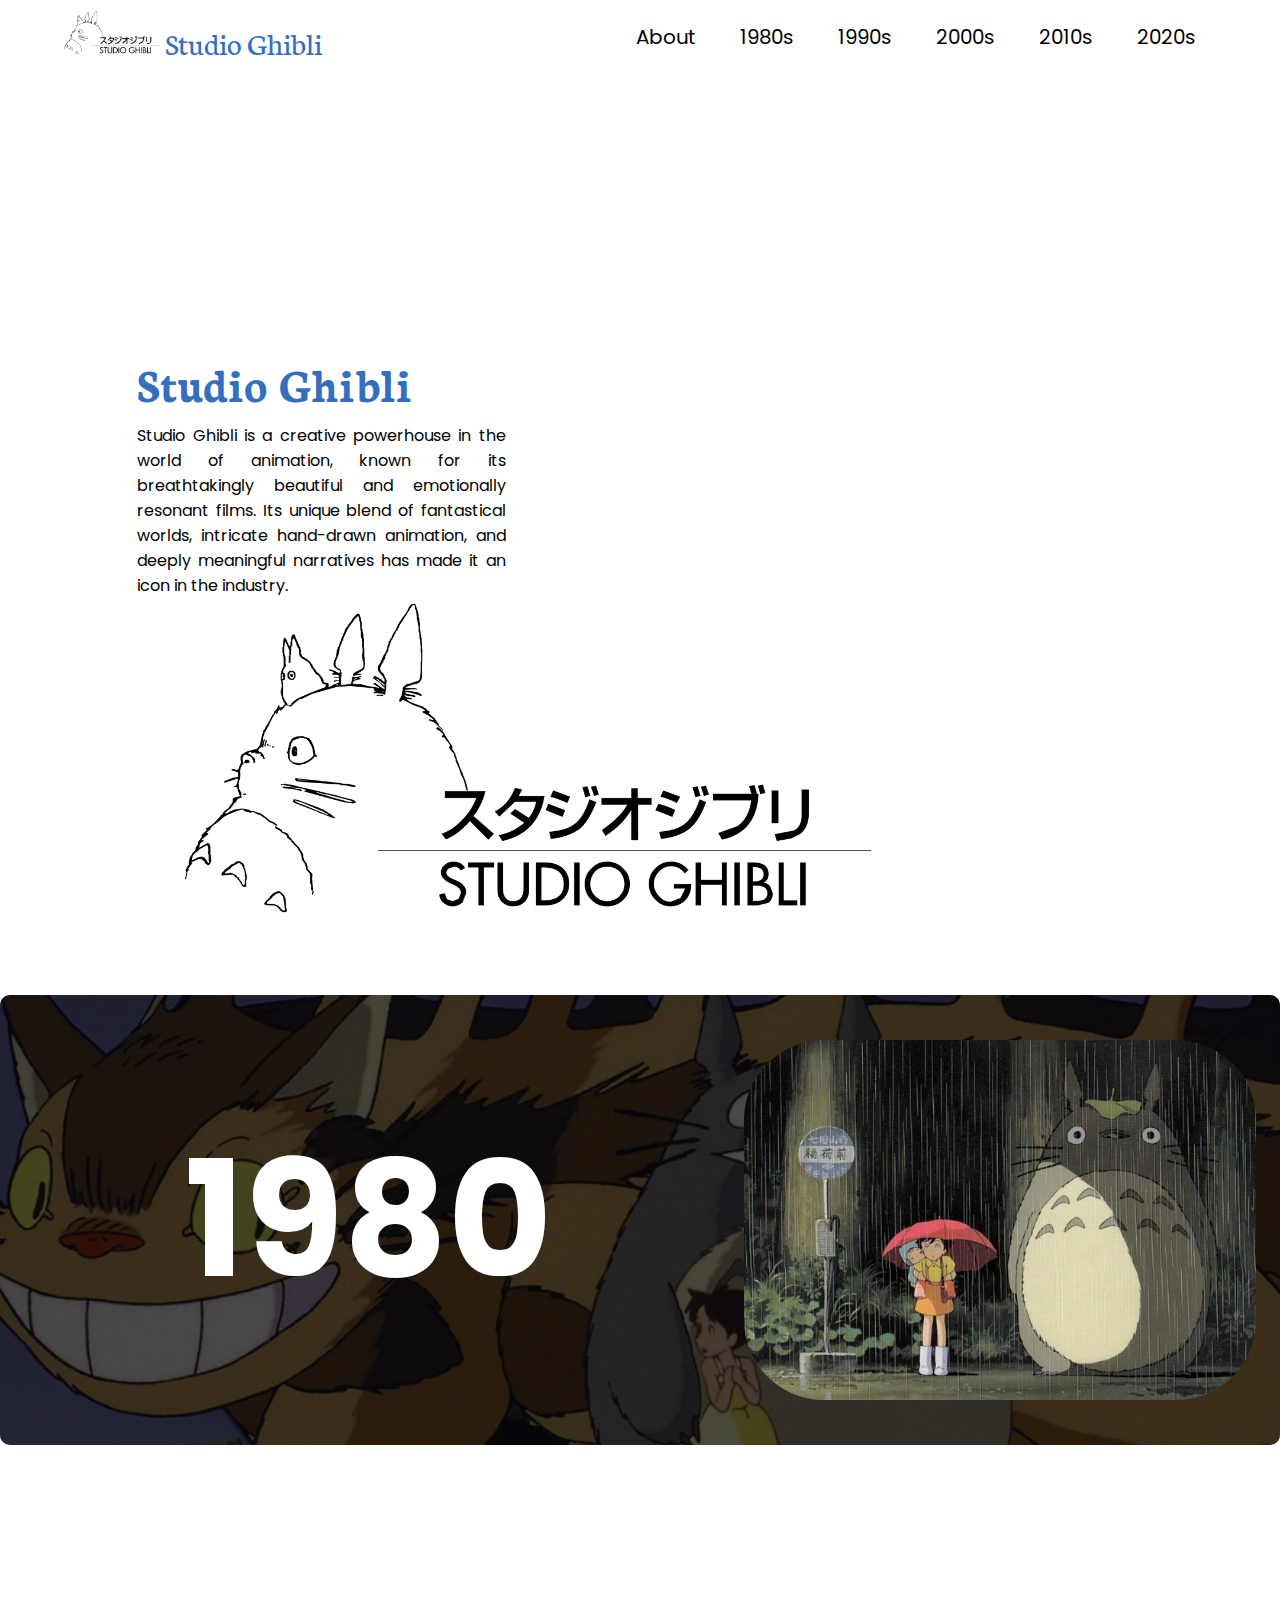
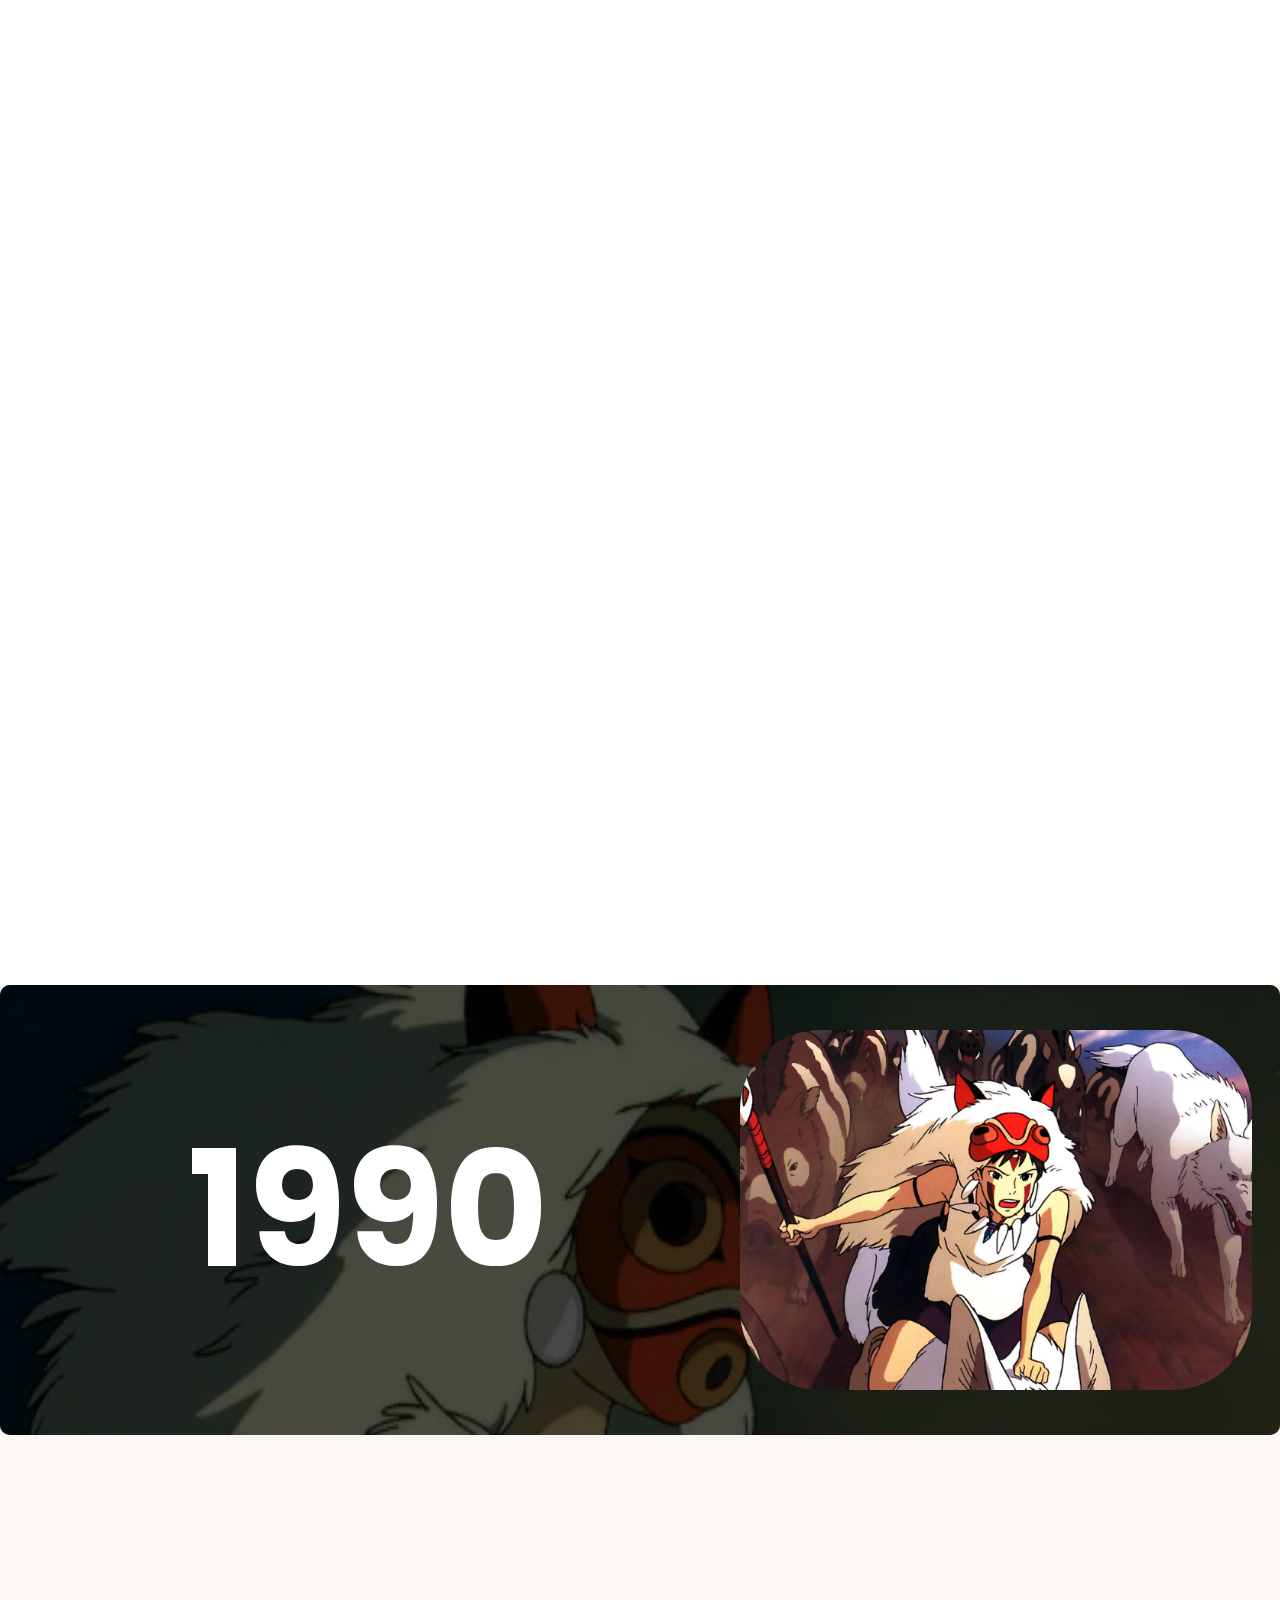
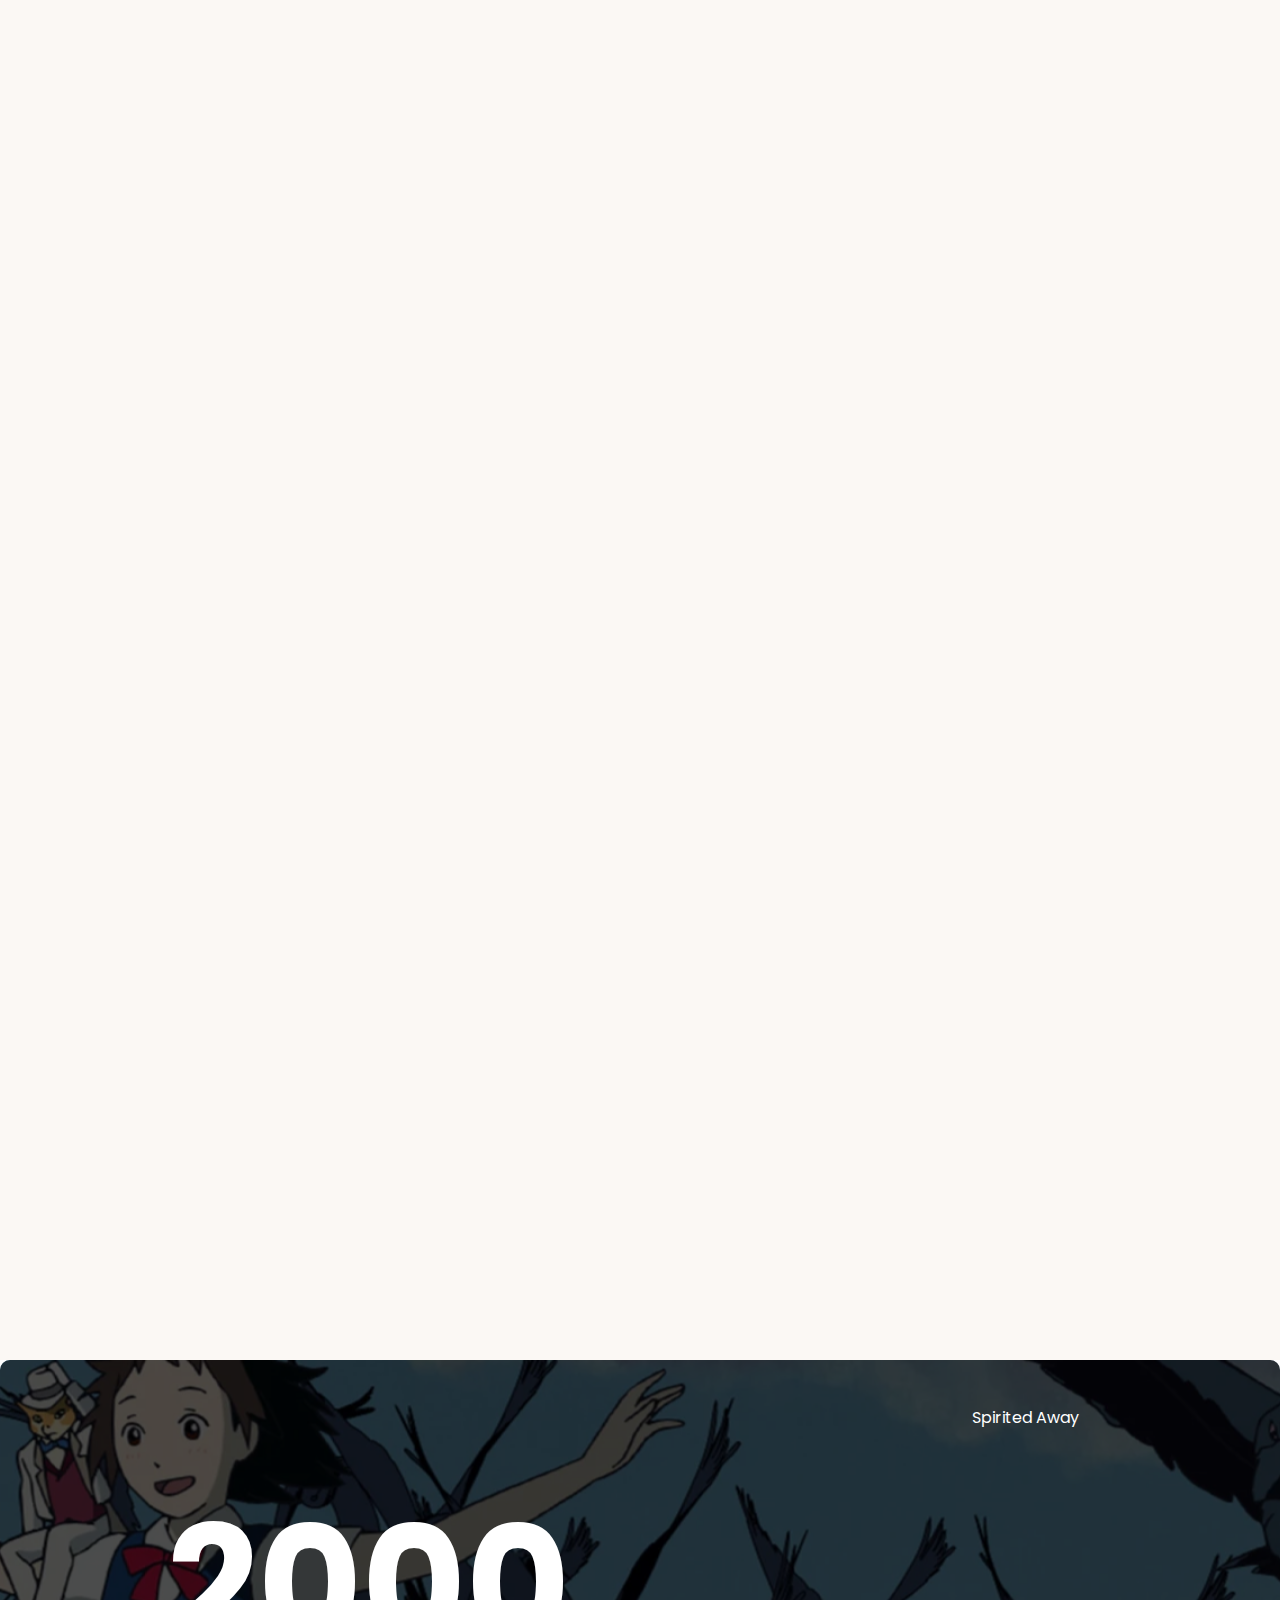
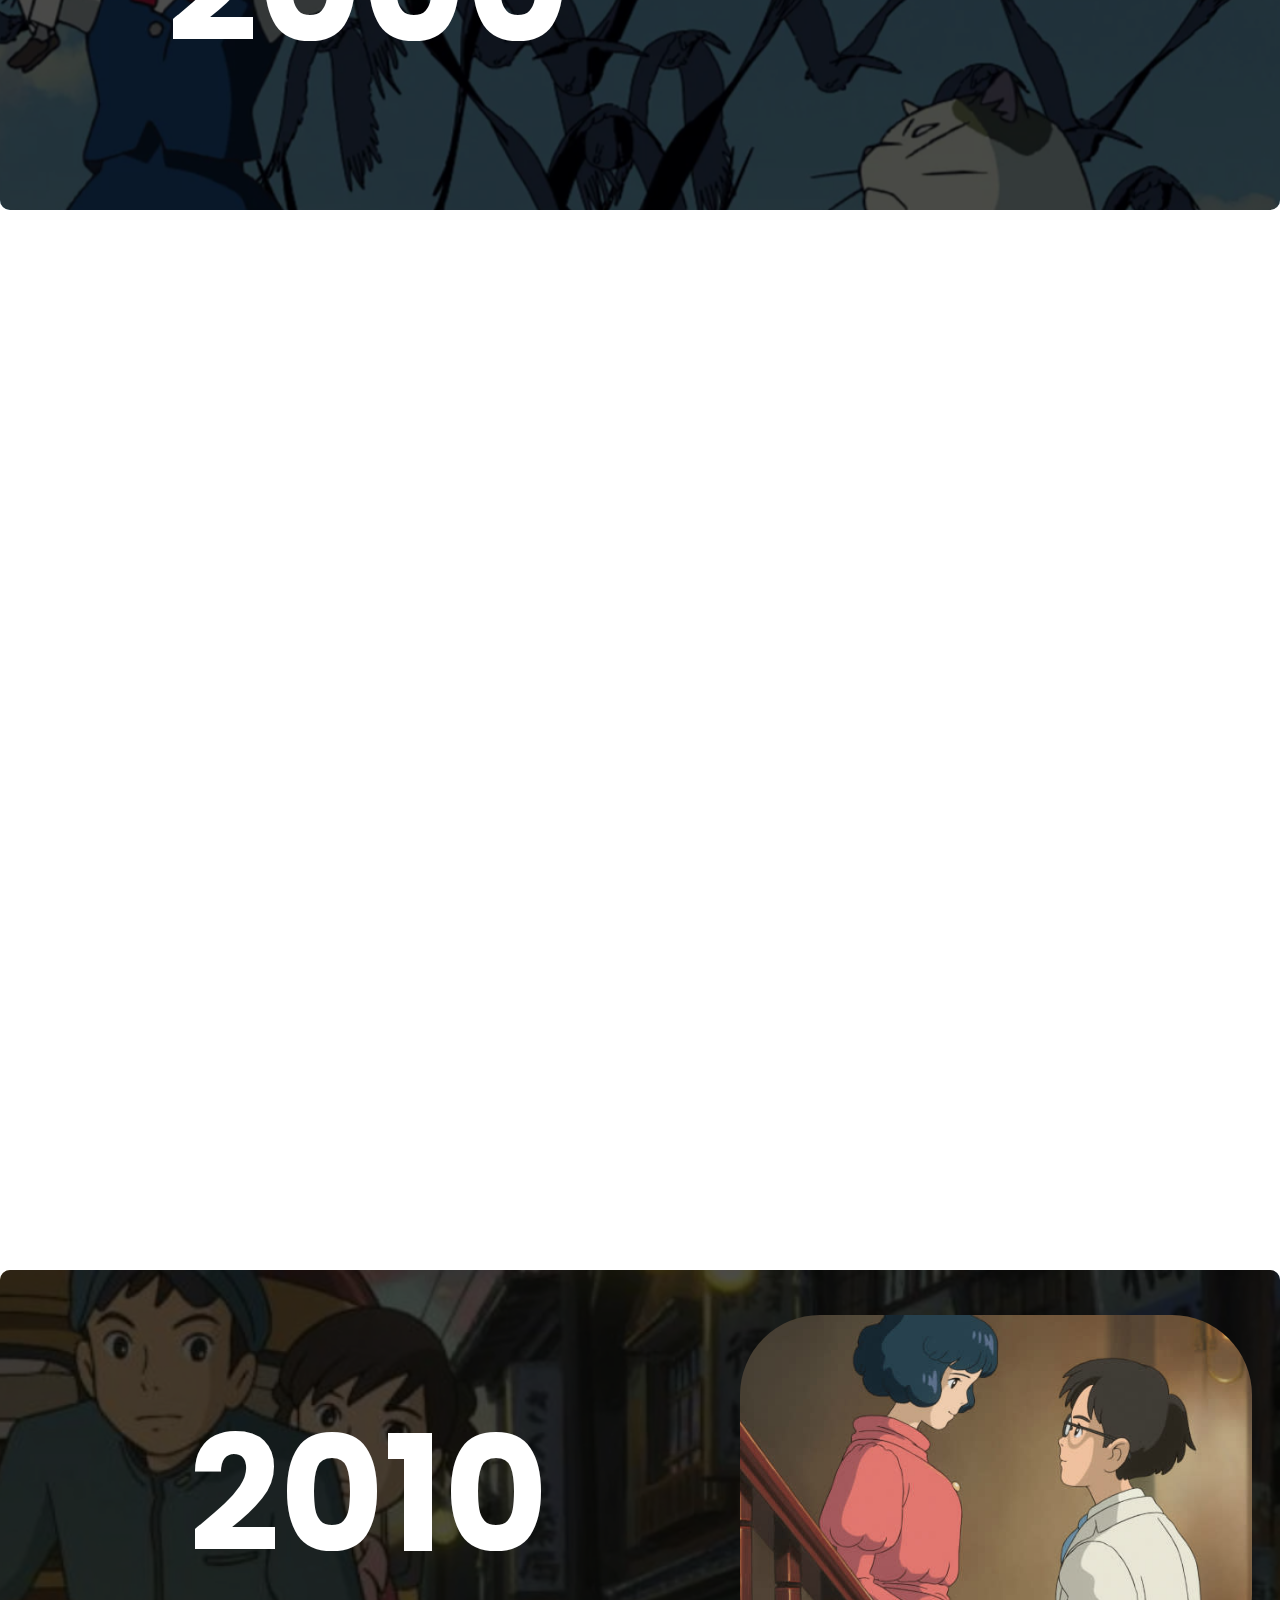
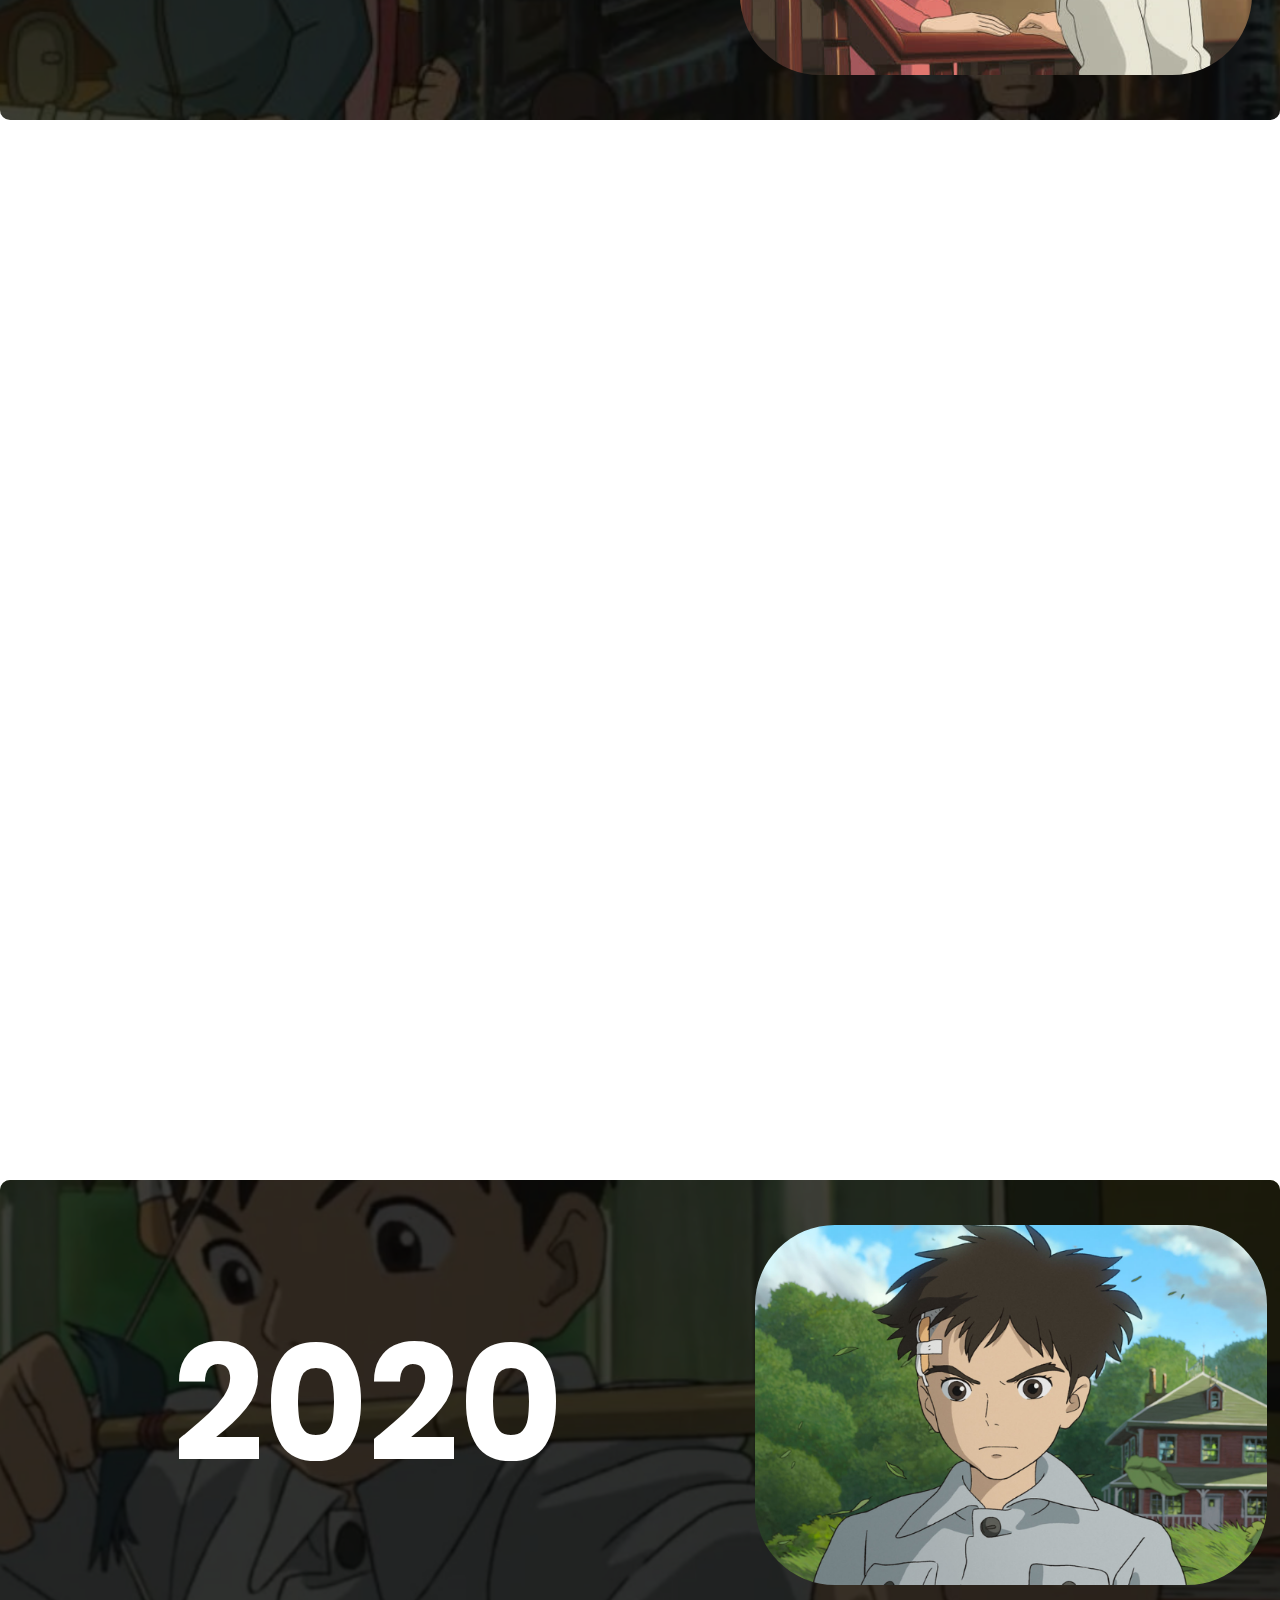
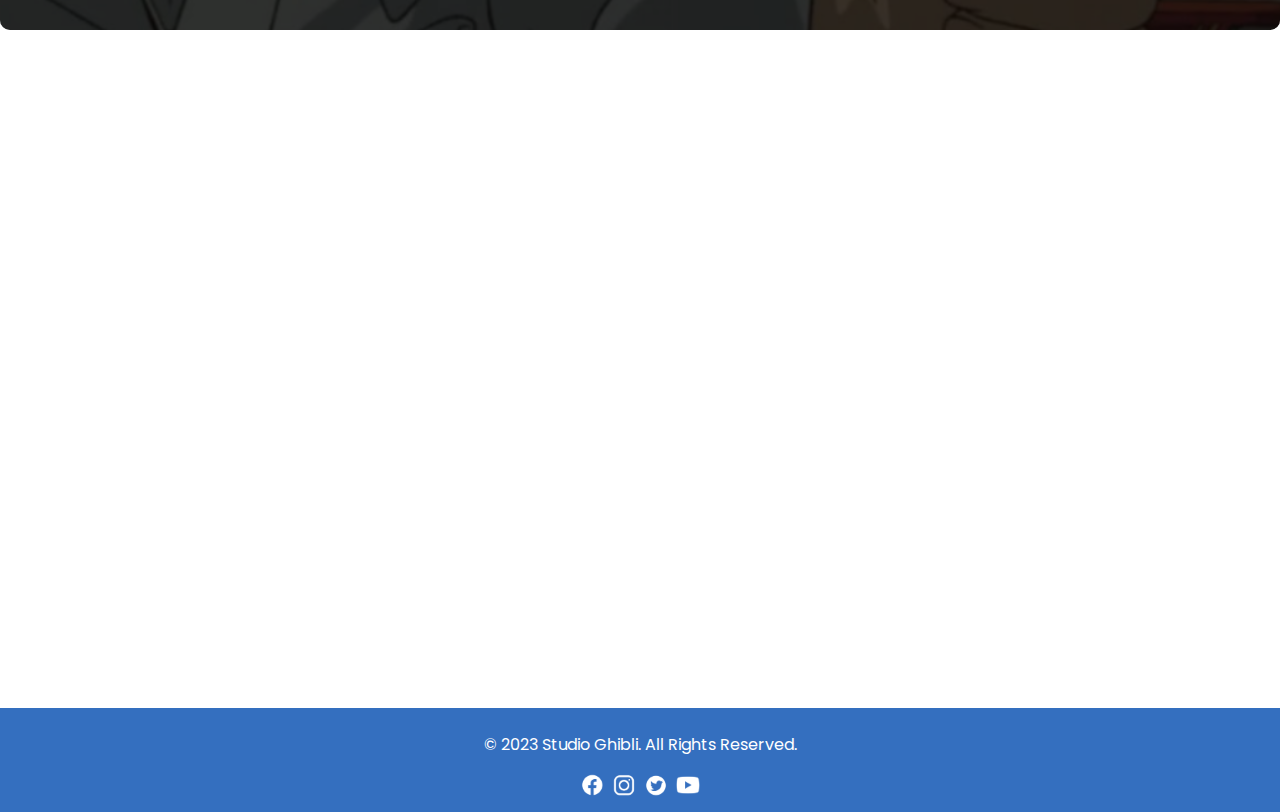
==== commit d36577c0: "Added minor changes" ====
--- a/index.html
+++ b/index.html
@@ -333,7 +333,7 @@
           />
         </div>
 
-        <div class="movies_20s all-movies">
+        <div class="movies_20s all-movies hidden">
           <div class="movie" data-name="m-23">
             <div class="upper_part">
               <img src="Assets/Movie23.png" alt="" />
--- a/style.css
+++ b/style.css
@@ -60,11 +60,13 @@
   font-size: 2rem;
   font-family: "Neuton", serif;
   color: #346fbf;
+  cursor: default;
 }
 
 .logo-nav img {
   height: 45px;
   padding-right: 0.5;
+  cursor: default;
 }
 
 nav {
@@ -728,6 +730,8 @@
   display: flex;
   flex-wrap: wrap;
   justify-content: center;
+  min-height: 50vh;
+  padding-bottom: 20vh;
 }
 .movies_20s > div {
   margin: 20px 50px;
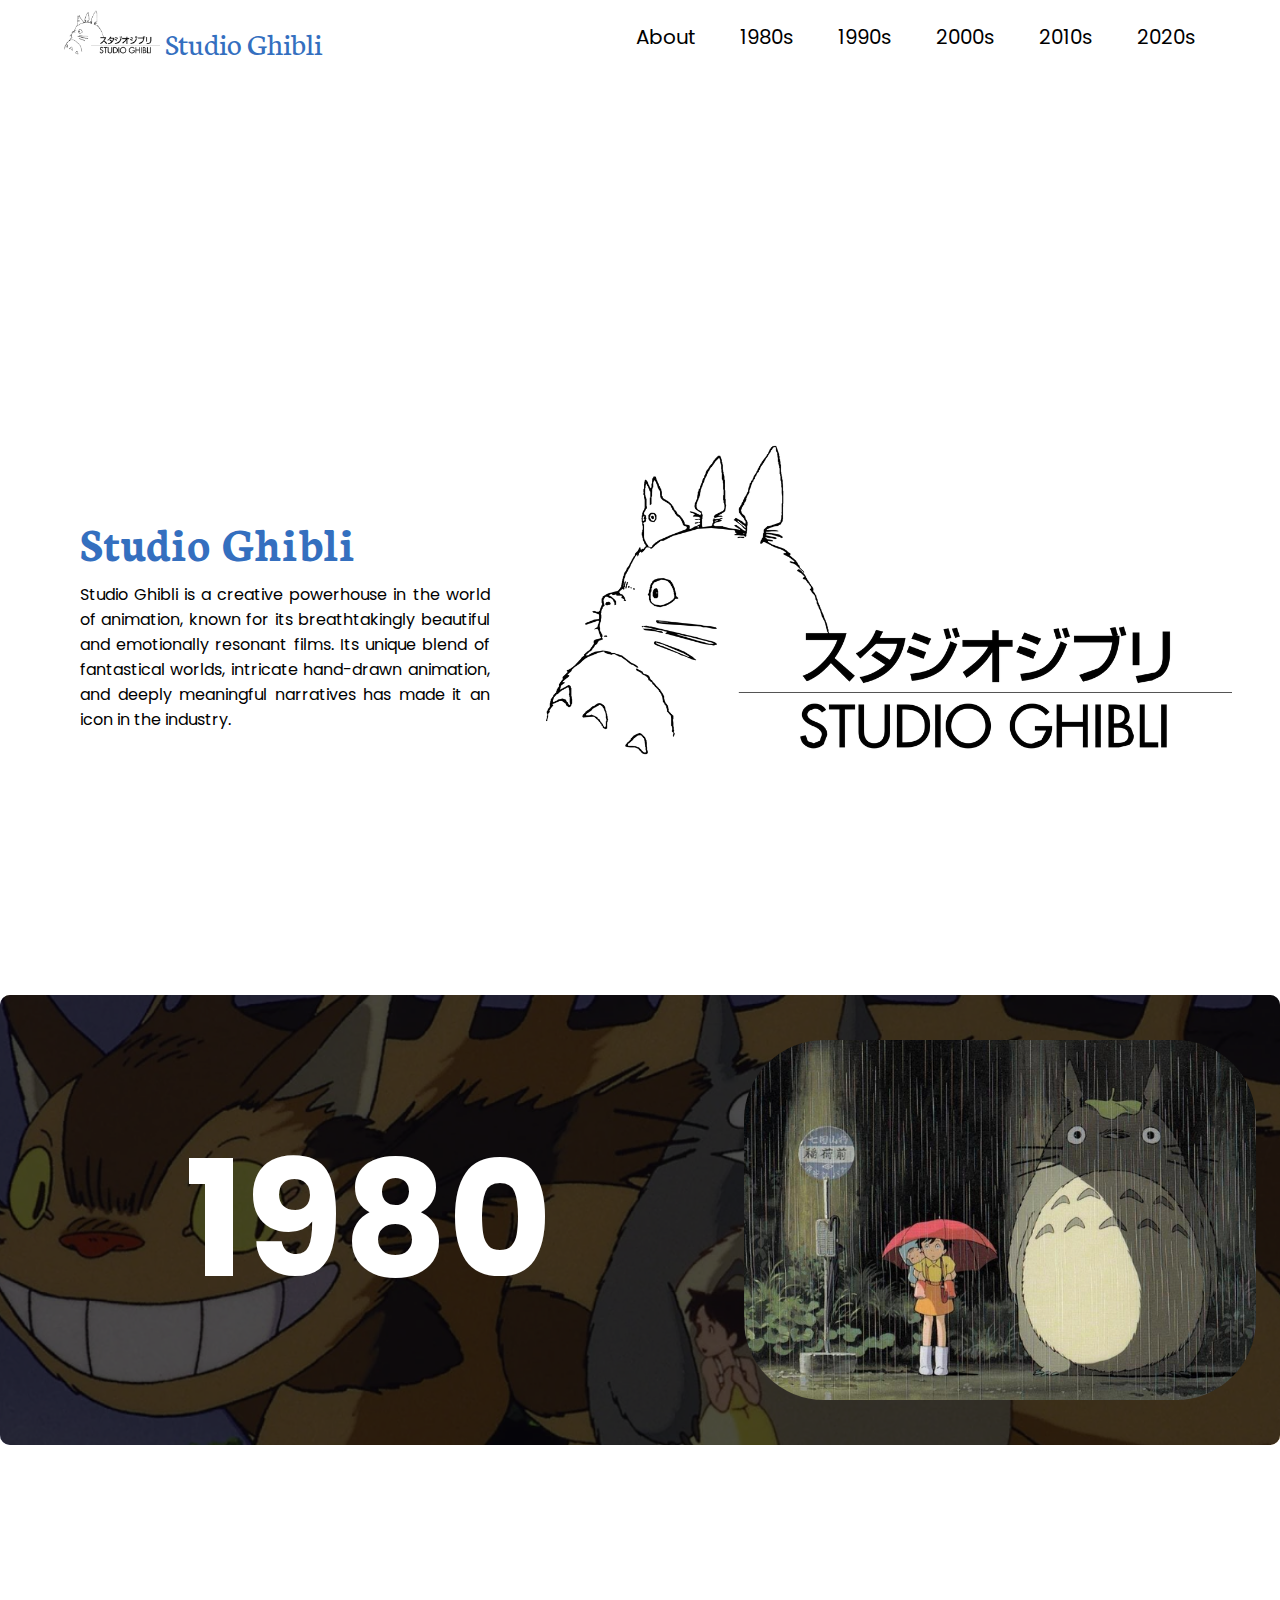
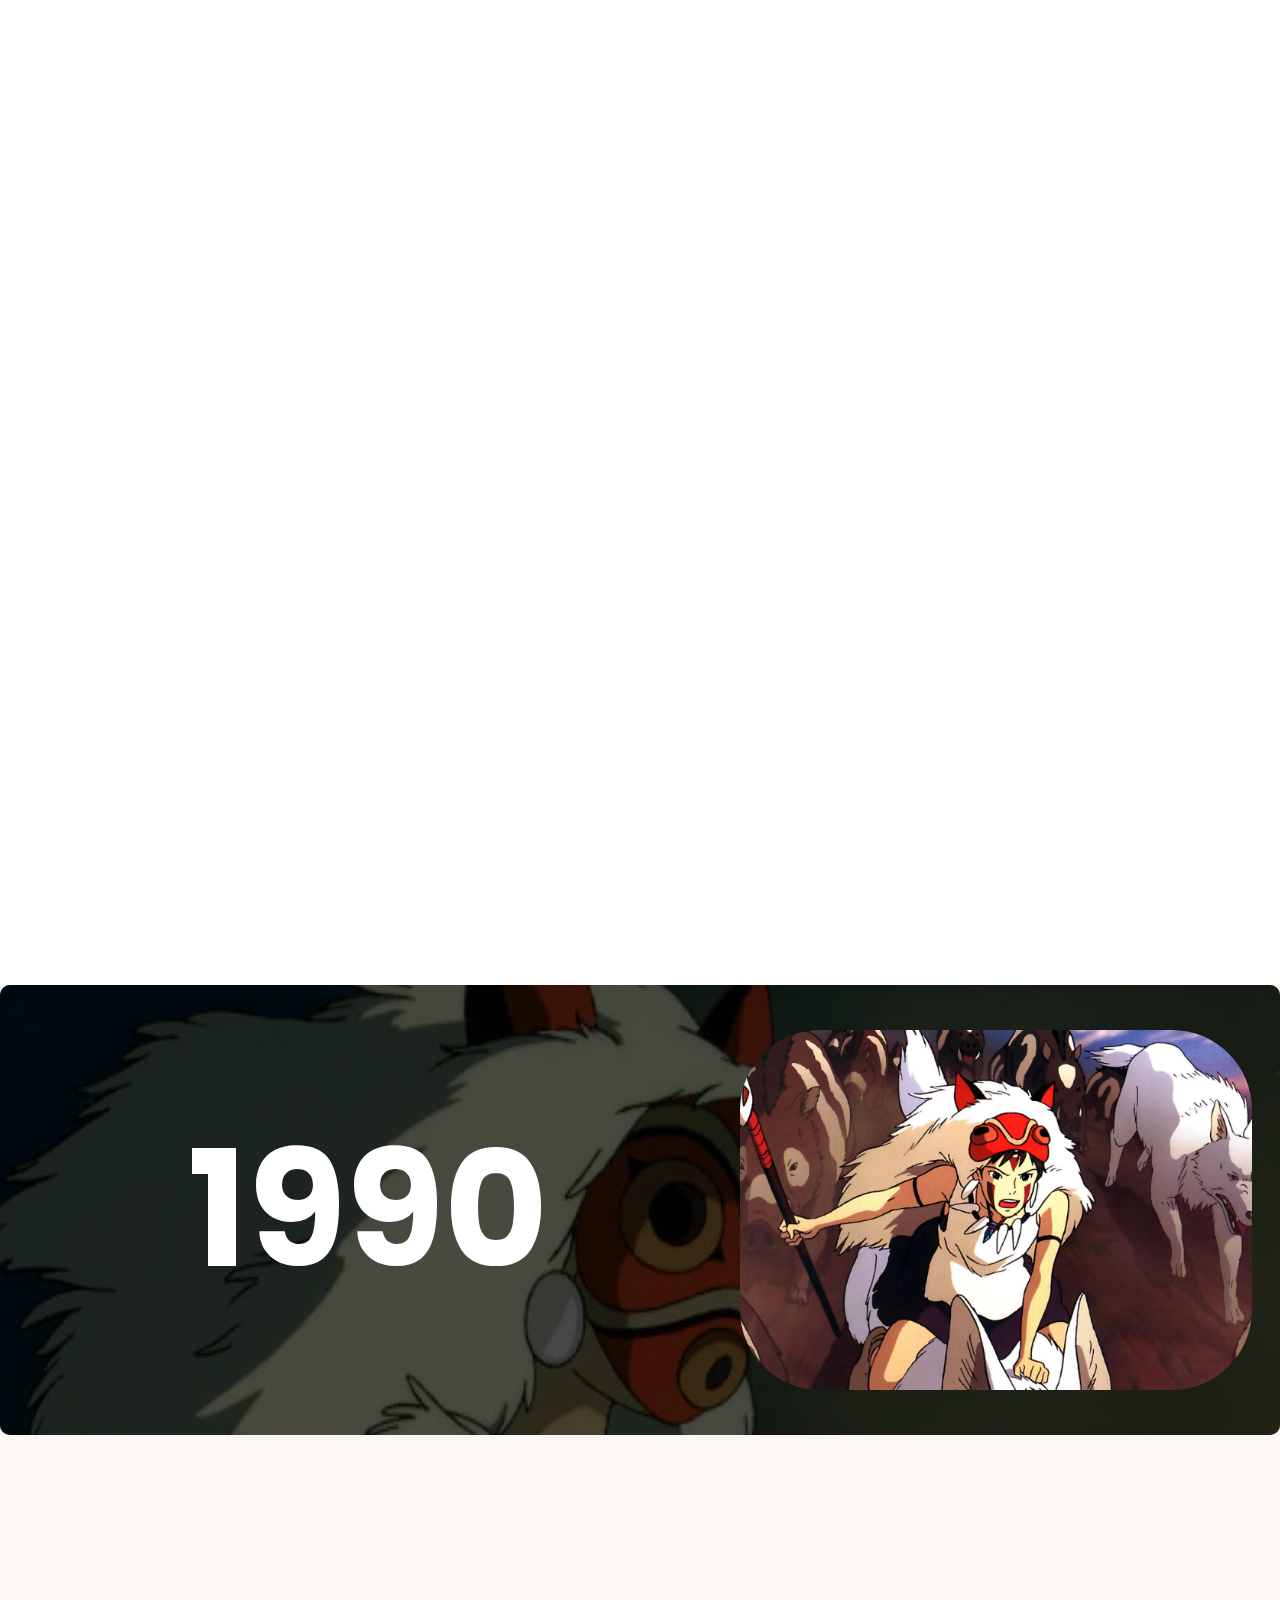
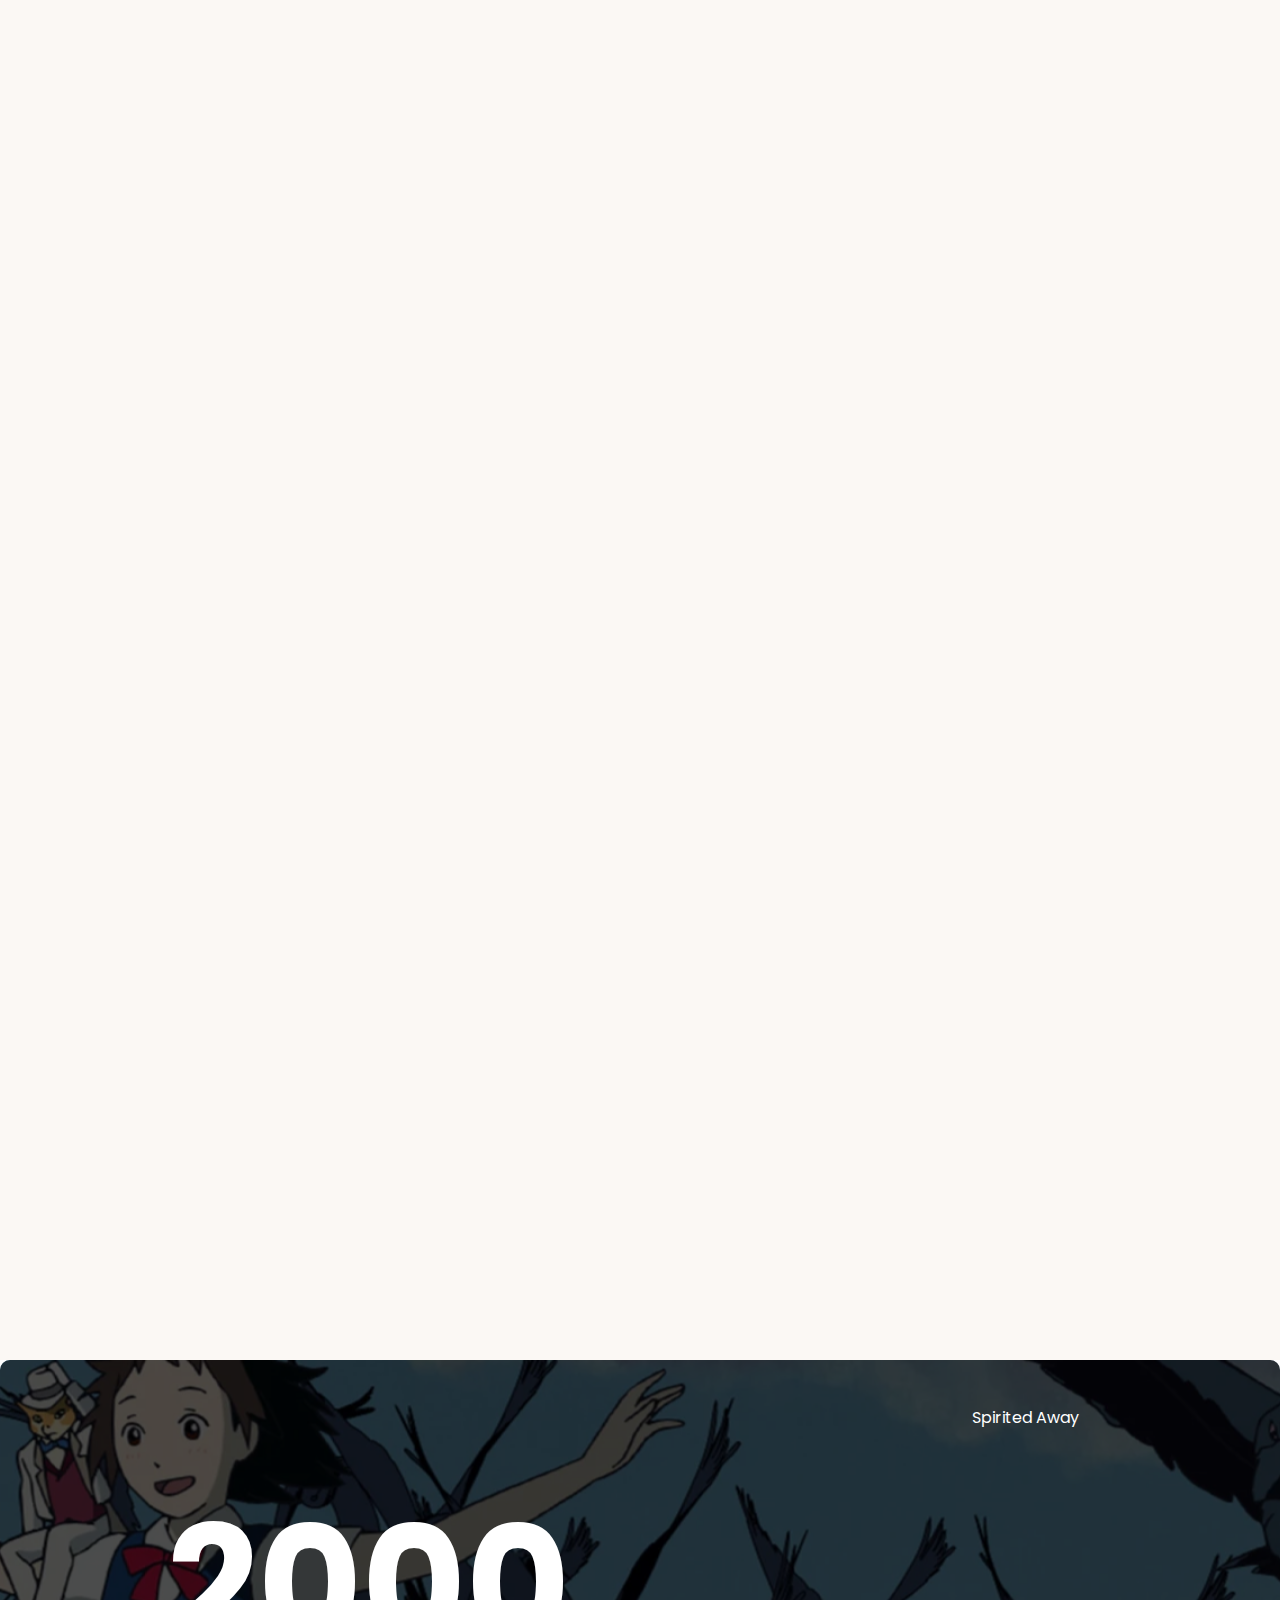
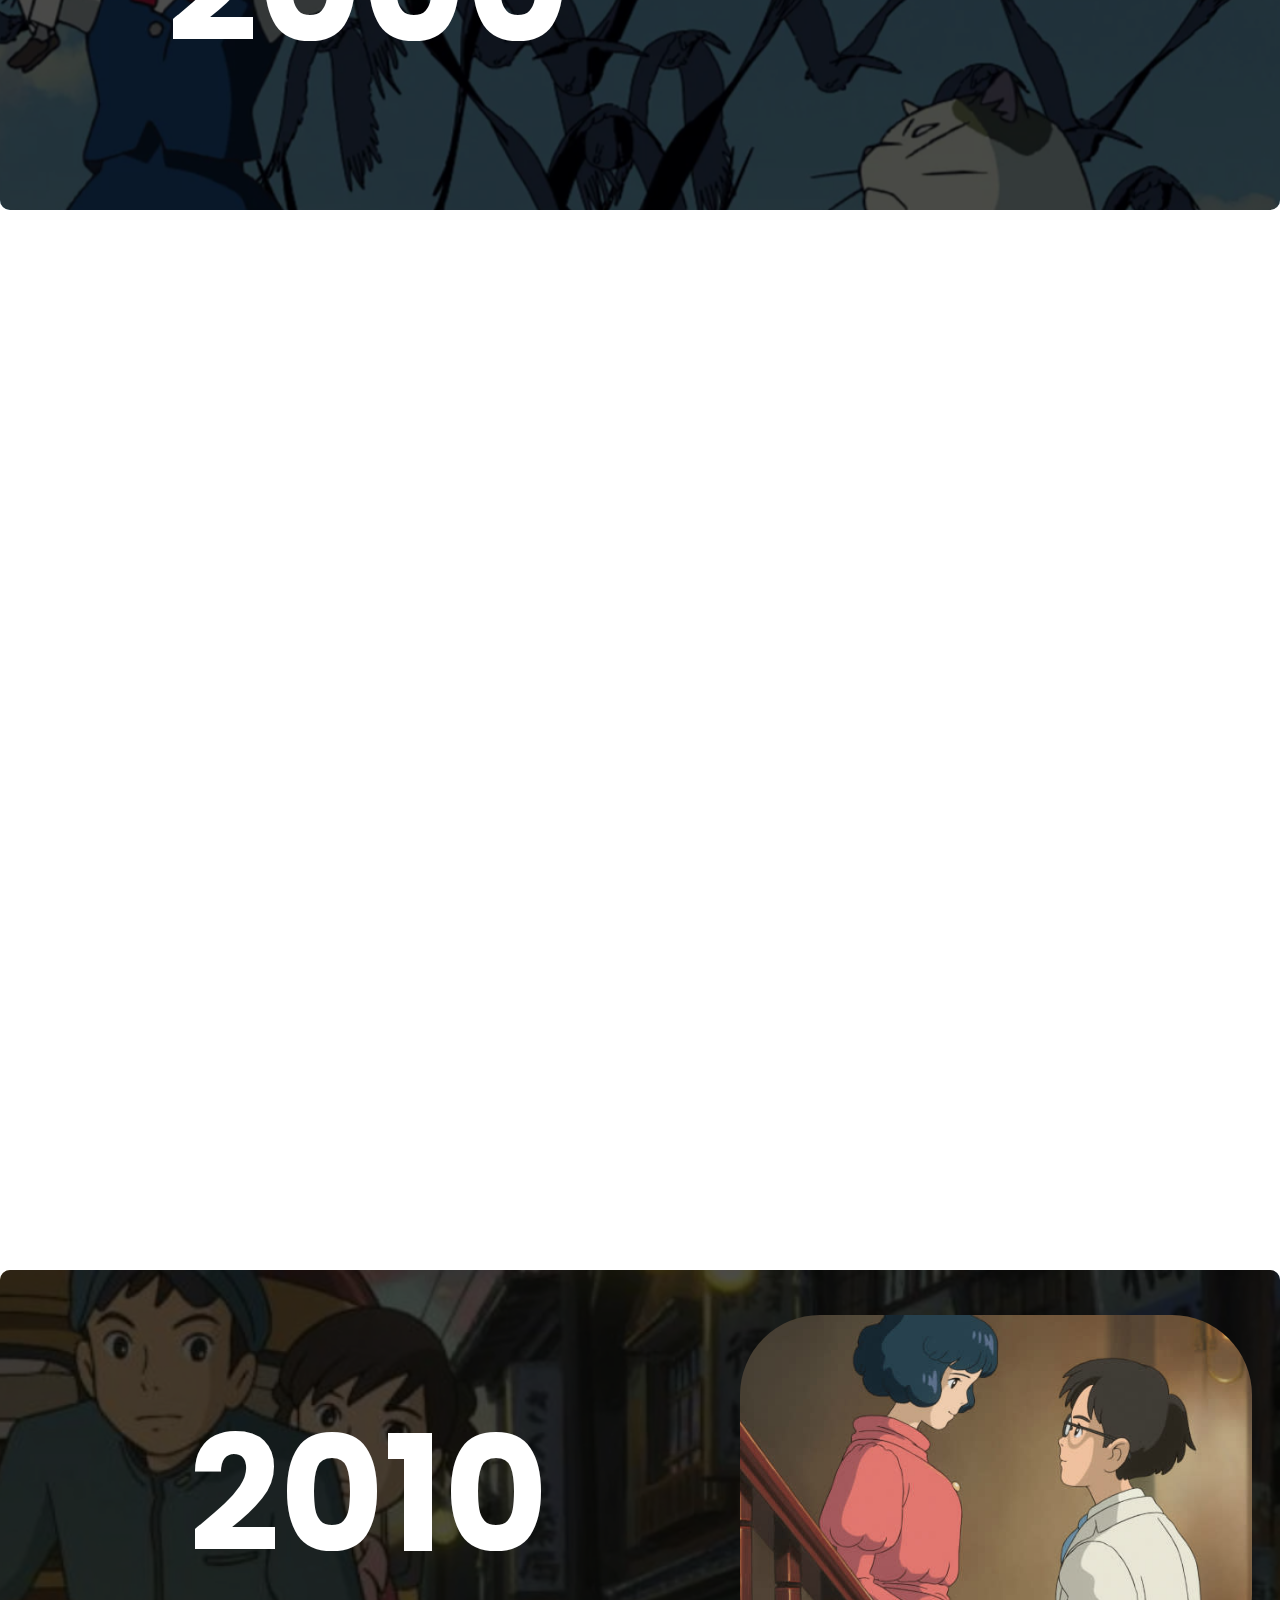
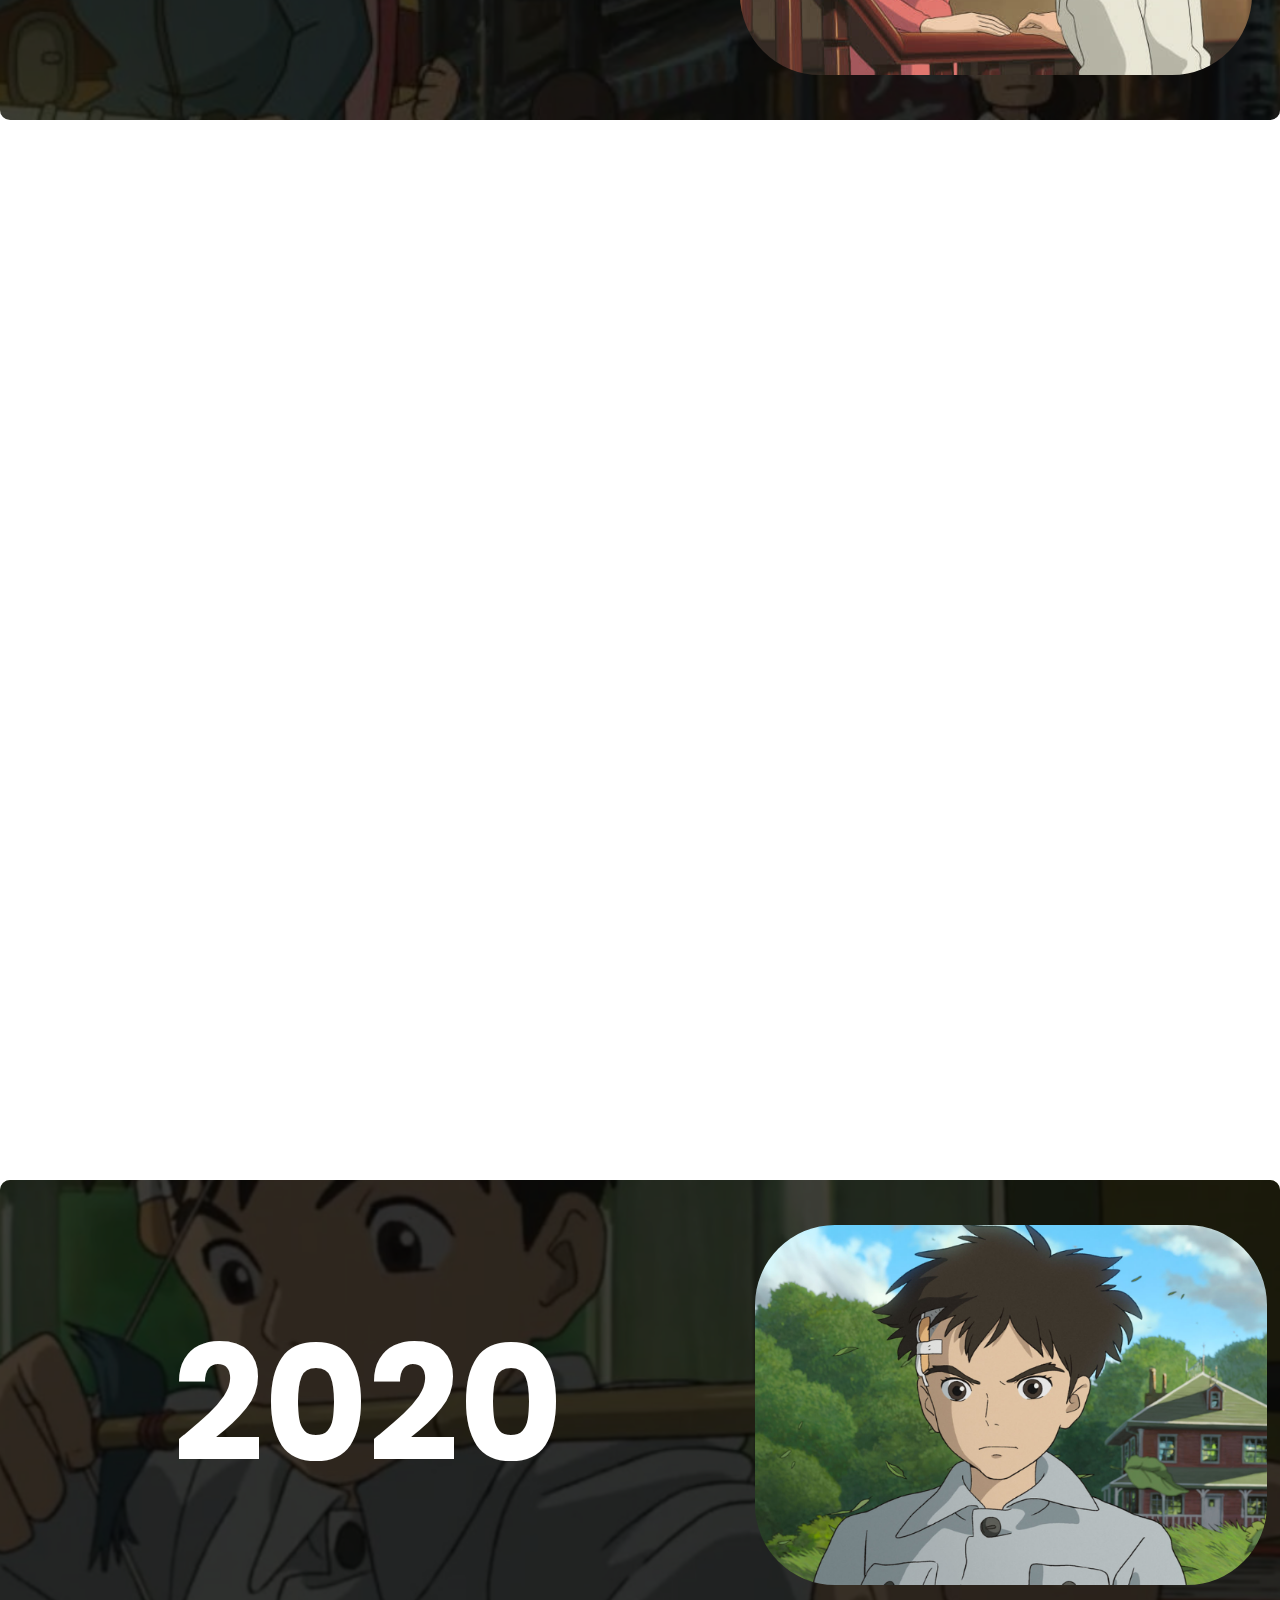
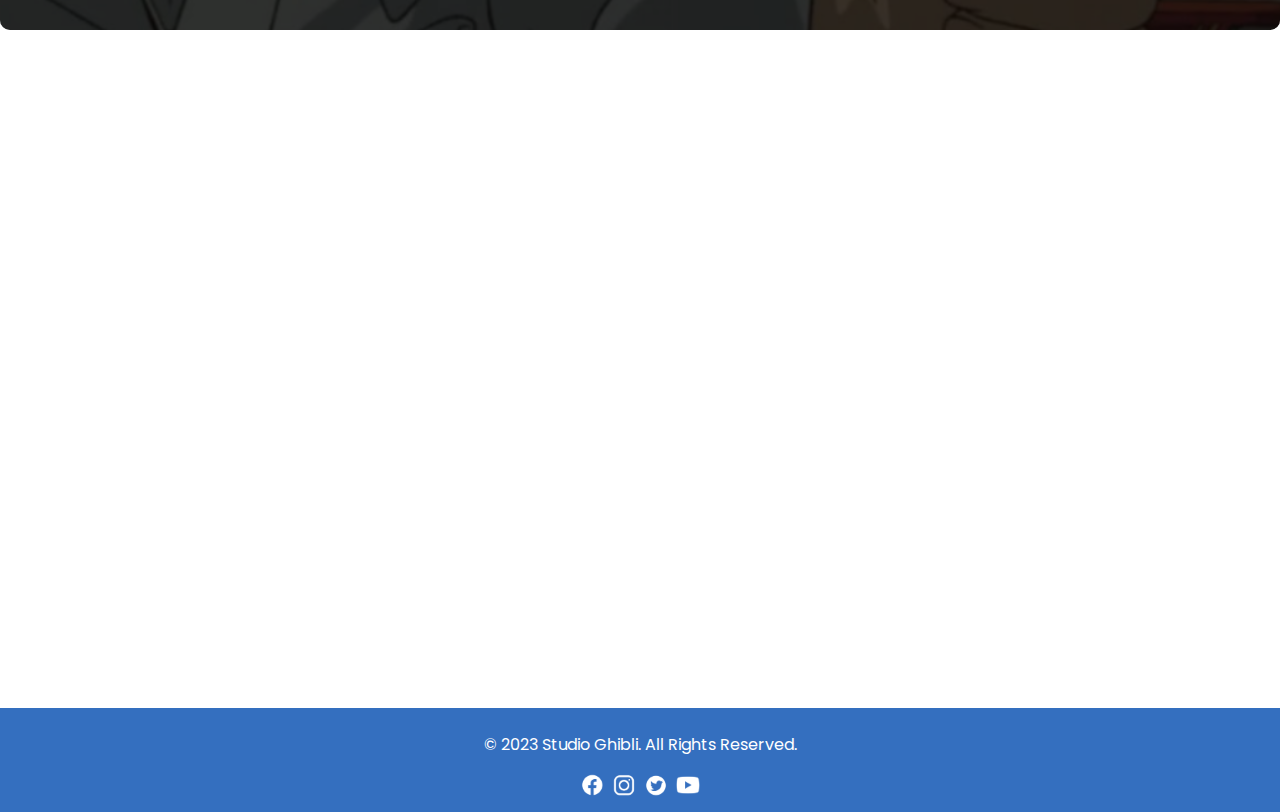
==== commit 4acd583f: "Fixed mobile device issue" ====
--- a/index.html
+++ b/index.html
@@ -357,23 +357,28 @@
     <div class="footer">
       <div class="footer-wrapper">
         <div class="footer-line">
-        <div class="footer-content">
-          <p class="footer-name">&copy; 2023 Studio Ghibli. All Rights Reserved.</p>
-          <div class="footer-socmed">
-            <a href="https://www.facebook.com/GhibliUSA" class="social-media">
-              <img src="Assets/facebook.png" alt="facebook">
-            </a>
-            <a href="https://instagram.com/ghibliusa?igshid=MzRlODBiNWFlZA==" class="social-media">
-              <img src="Assets/instagram.png" alt="instagram">
-            </a>
-            <a href="https://twitter.com/ghiblipicture" class="social-media">
-              <img src="Assets/twitter.png" alt="twitter">
-            </a>
-            <a href="https://www.youtube.com/@GKIDStv" class="social-media">
-              <img src="Assets/youtube.png" alt="youtube">
-            </a>
-          </div>
-        </div>
+          <div class="footer-content">
+            <p class="footer-name">
+              &copy; 2023 Studio Ghibli. All Rights Reserved.
+            </p>
+            <div class="footer-socmed">
+              <a href="https://www.facebook.com/GhibliUSA" class="social-media">
+                <img src="Assets/facebook.png" alt="facebook" />
+              </a>
+              <a
+                href="https://instagram.com/ghibliusa?igshid=MzRlODBiNWFlZA=="
+                class="social-media"
+              >
+                <img src="Assets/instagram.png" alt="instagram" />
+              </a>
+              <a href="https://twitter.com/ghiblipicture" class="social-media">
+                <img src="Assets/twitter.png" alt="twitter" />
+              </a>
+              <a href="https://www.youtube.com/@GKIDStv" class="social-media">
+                <img src="Assets/youtube.png" alt="youtube" />
+              </a>
+            </div>
+          </div>
         </div>
       </div>
     </div>
@@ -2333,12 +2338,10 @@
               <div class="right">
                 <h4><span class="type">Year:</span> 2020</h4>
                 <h4><span class="type">Duration:</span> 82 min</h4>
-                <h4>
-                  <span class="type">Directed By:</span> Goro Miyazaki
-                </h4>
+                <h4><span class="type">Directed By:</span> Goro Miyazaki</h4>
                 <h4><span class="type">Produced By:</span> Toshio Suzuki</h4>
                 <h5>
-                  An orphan girl, Earwig, is adopted by a witch and comes home 
+                  An orphan girl, Earwig, is adopted by a witch and comes home
                   to a spooky house filled with mystery and magic.
                 </h5>
                 <div class="buttons">
@@ -2414,10 +2417,10 @@
                 <h4><span class="type">Directed By:</span> Hayao Miyazaki</h4>
                 <h4><span class="type">Produced By:</span> Toshio Suzuki</h4>
                 <h5>
-                  Through encounters with his friends and uncle, follows a 
-                  teenage boy's psychological development. He enters a 
-                  magical world with a talking grey heron after finding an 
-                  abandoned tower in his new town.
+                  Through encounters with his friends and uncle, follows a
+                  teenage boy's psychological development. He enters a magical
+                  world with a talking grey heron after finding an abandoned
+                  tower in his new town.
                 </h5>
                 <div class="buttons">
                   <a
--- a/style.css
+++ b/style.css
@@ -30,8 +30,10 @@
 }
 
 .wrapper {
-  width: 90%;
-  padding: 0 70px;
+  width: 100%;
+  display: flex;
+  justify-content: center;
+  align-items: center;
 }
 
 /* Fade */
--- a/mediaqueries.css
+++ b/mediaqueries.css
@@ -4,11 +4,11 @@
     padding-bottom: 150px;
     height: 100vh;
   }
-  
+
   .profile-container {
     padding: 70px 10%;
   }
-  
+
   .showcase .preview {
     width: 100%;
   }
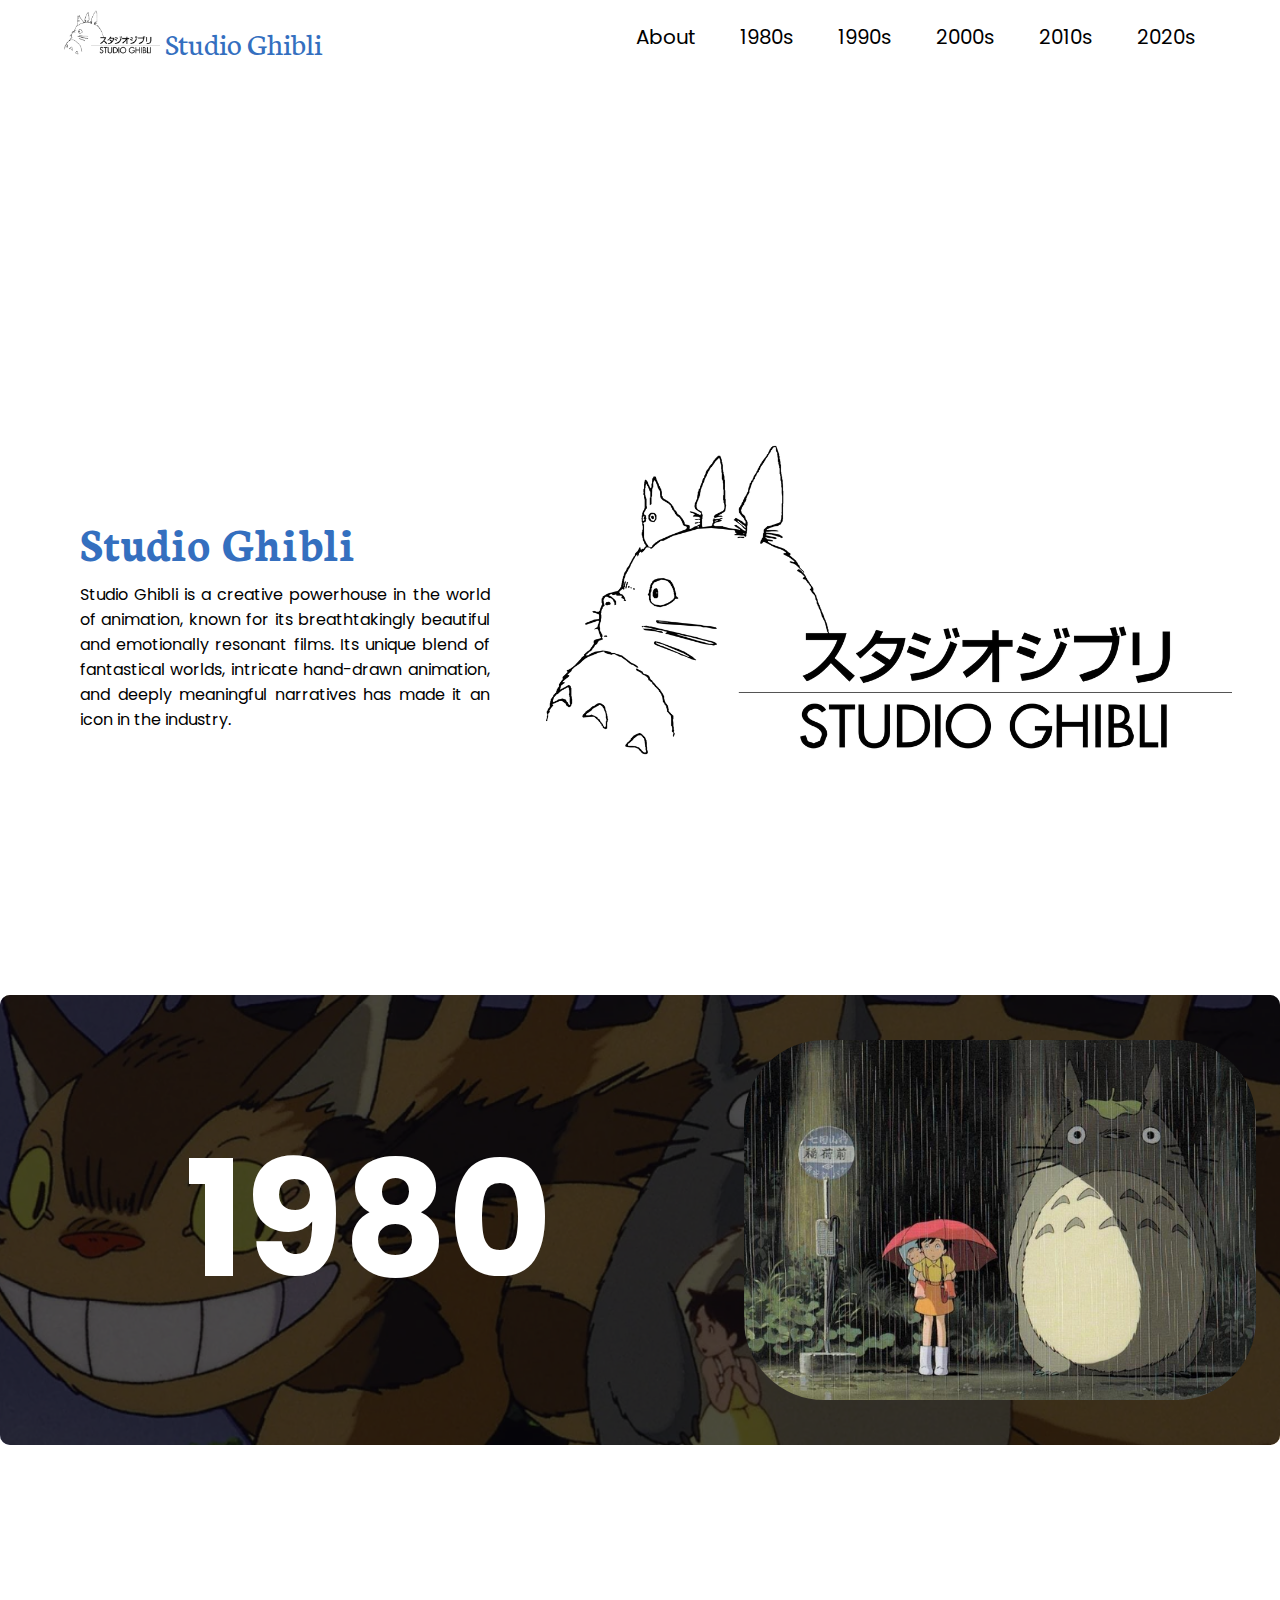
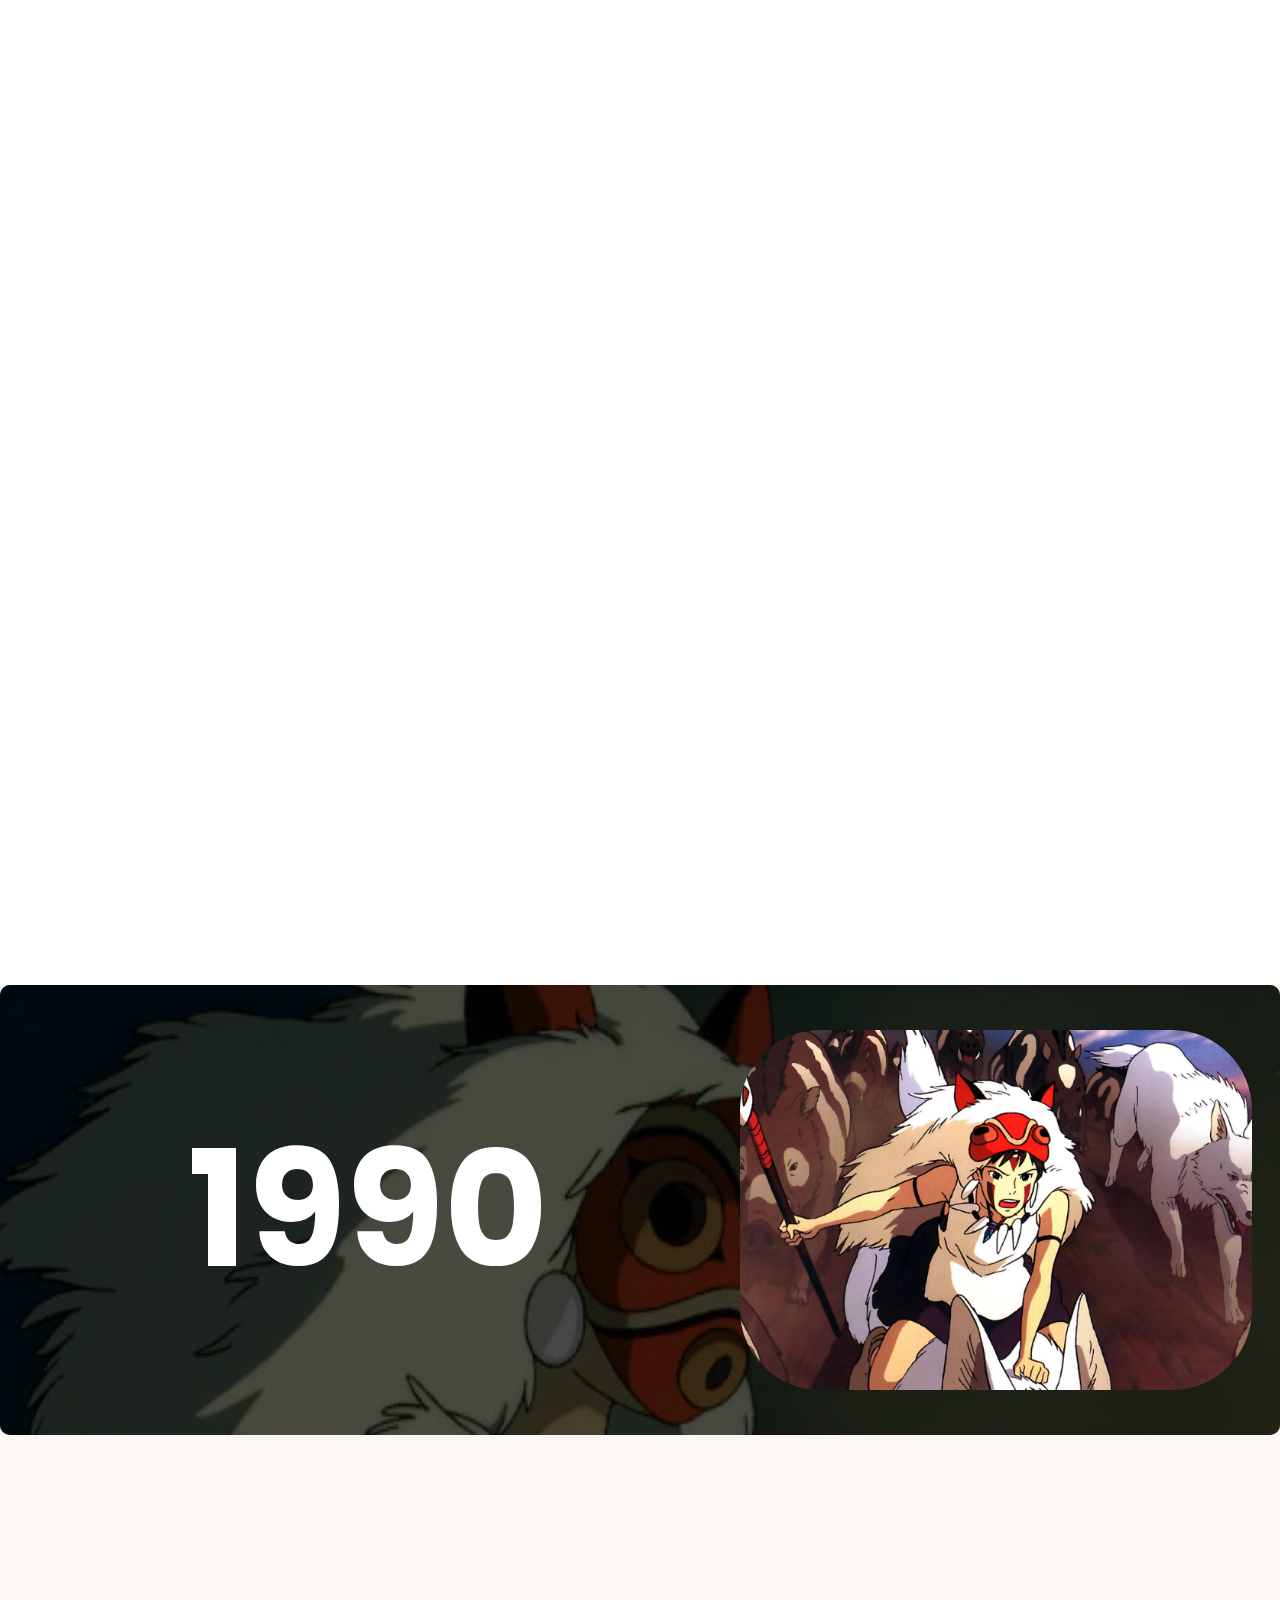
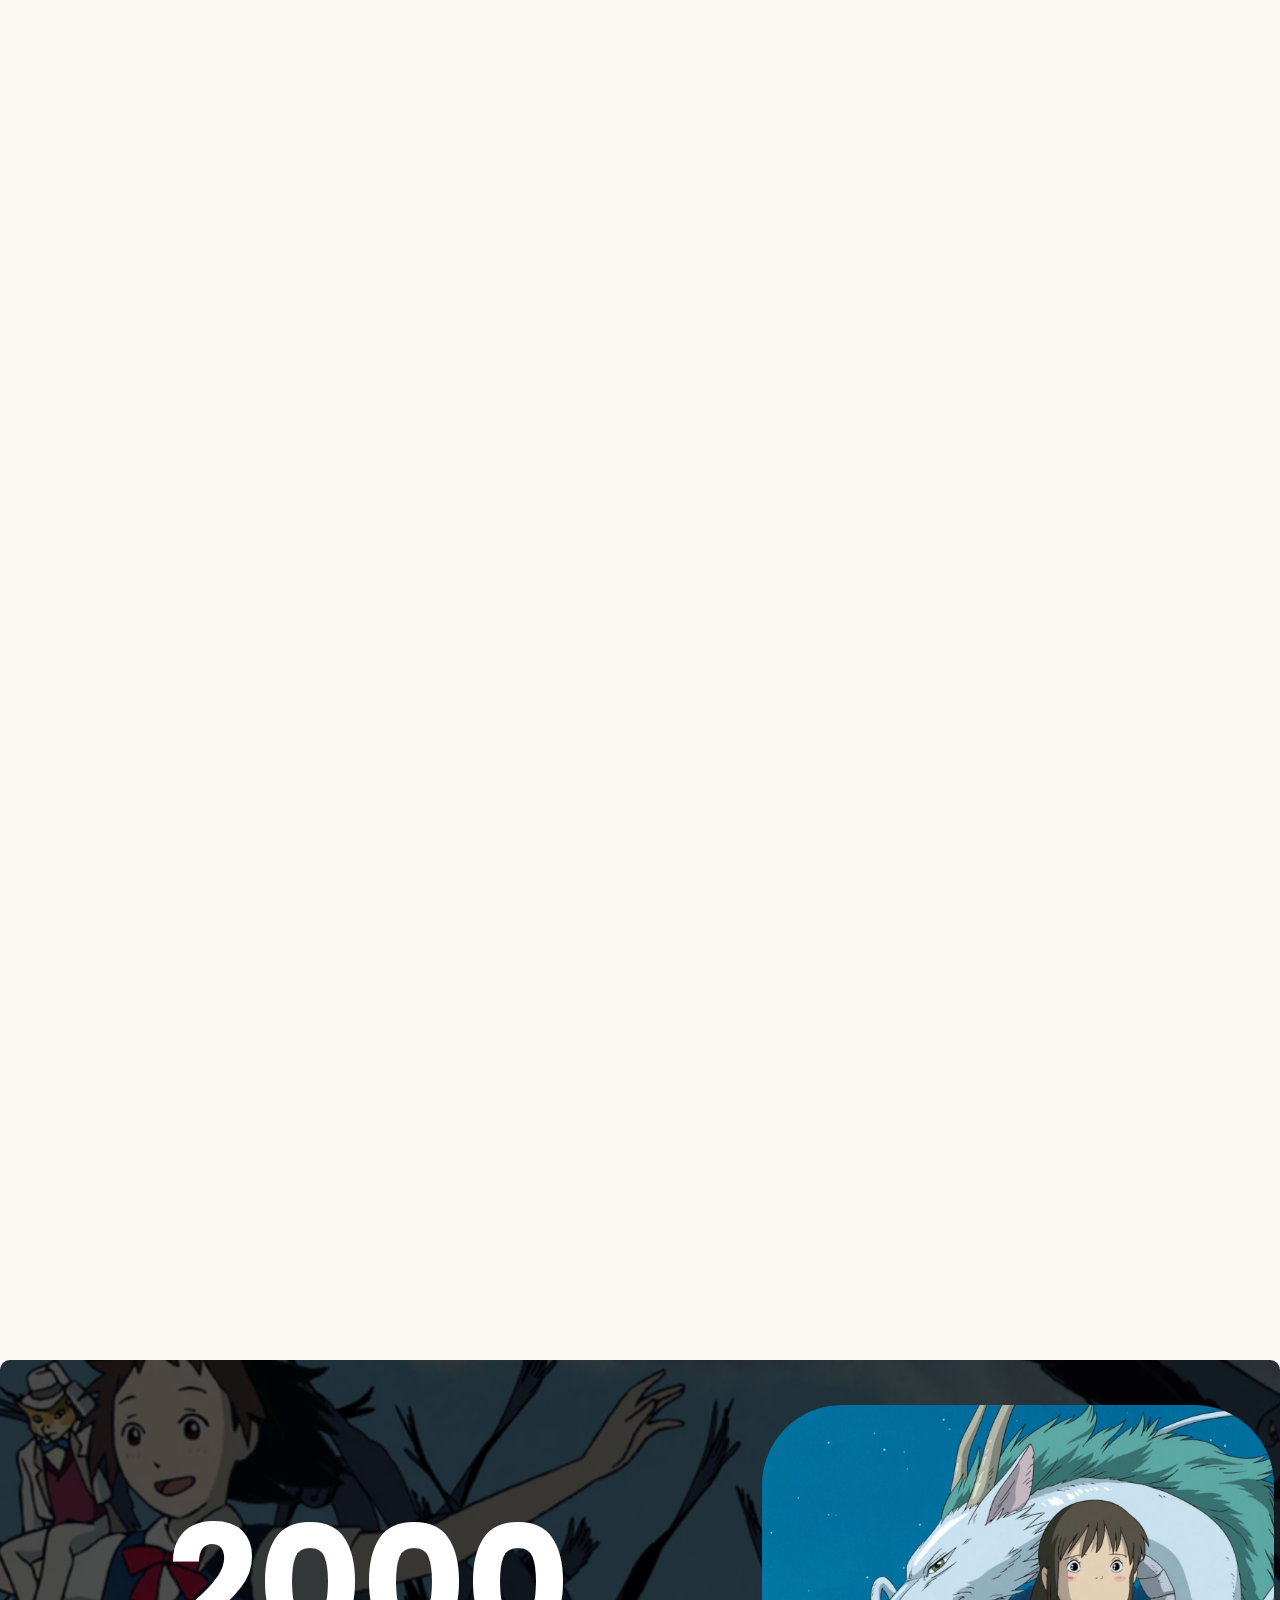
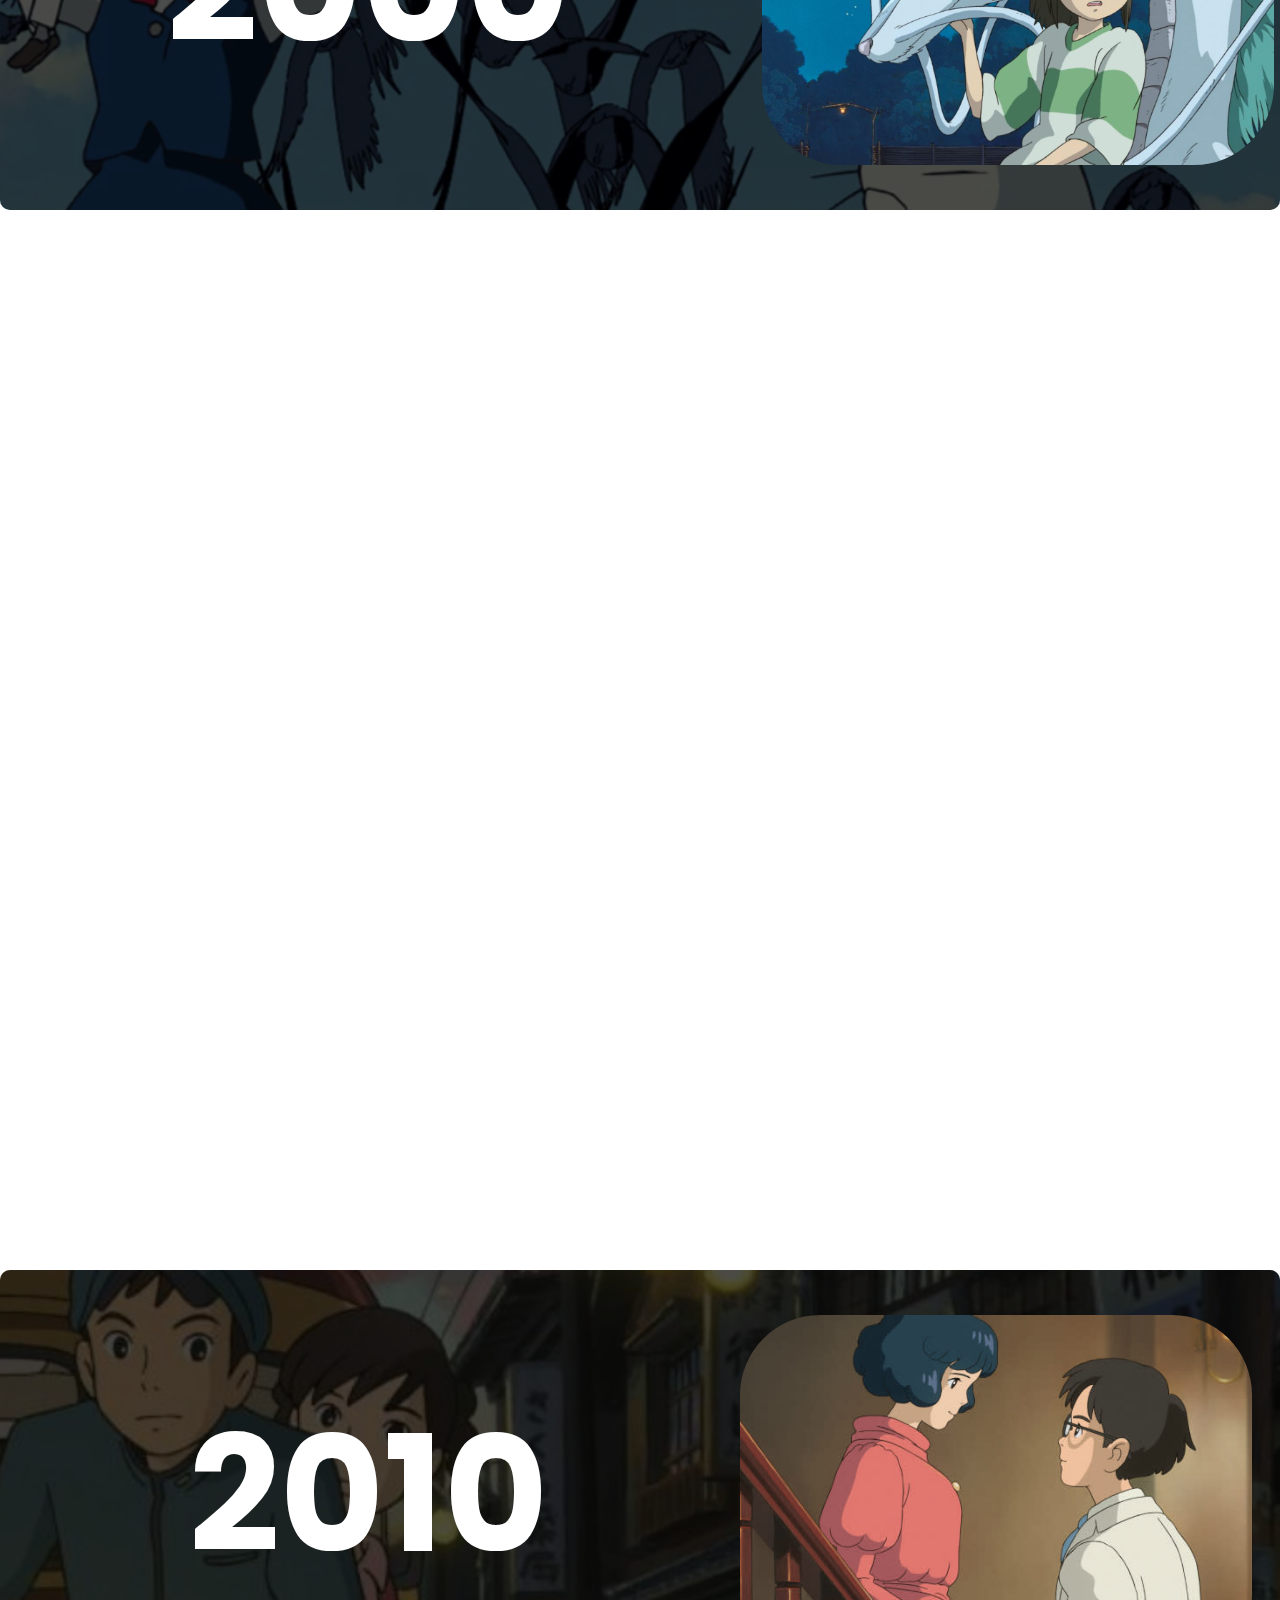
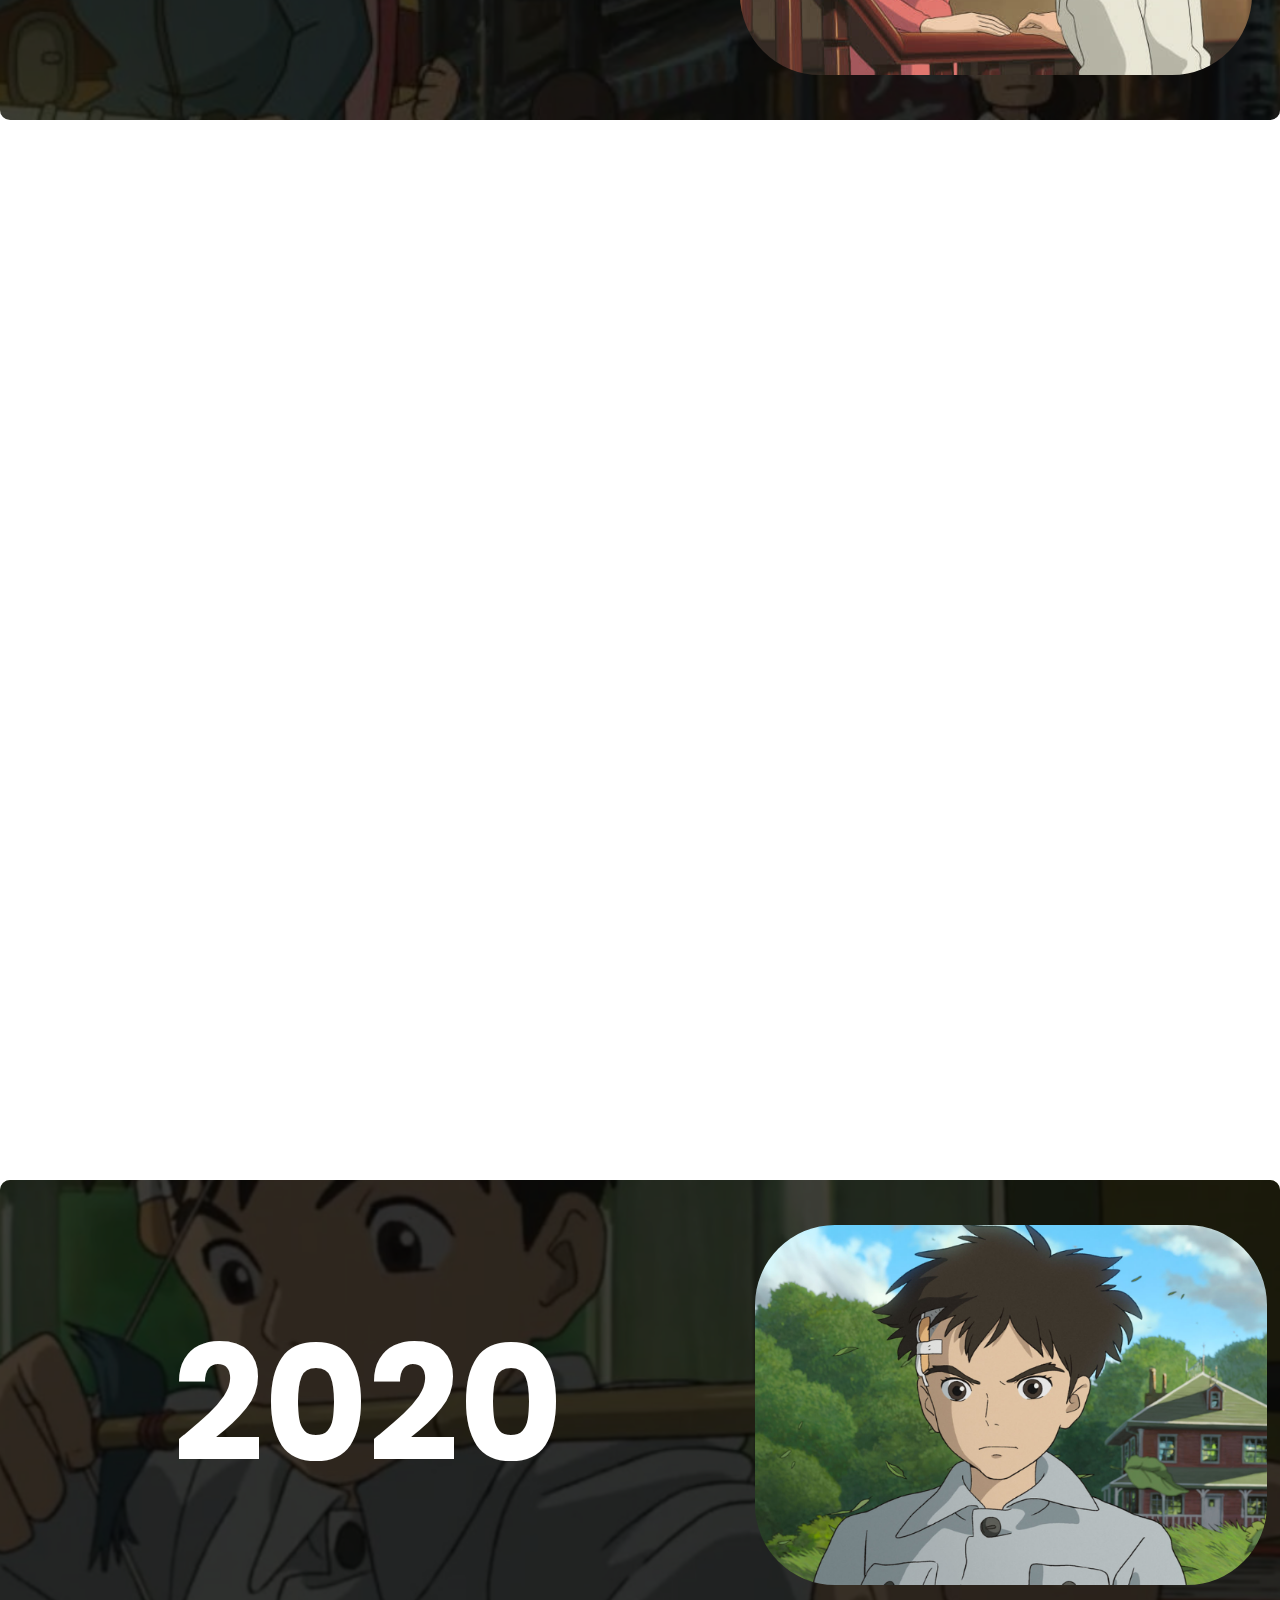
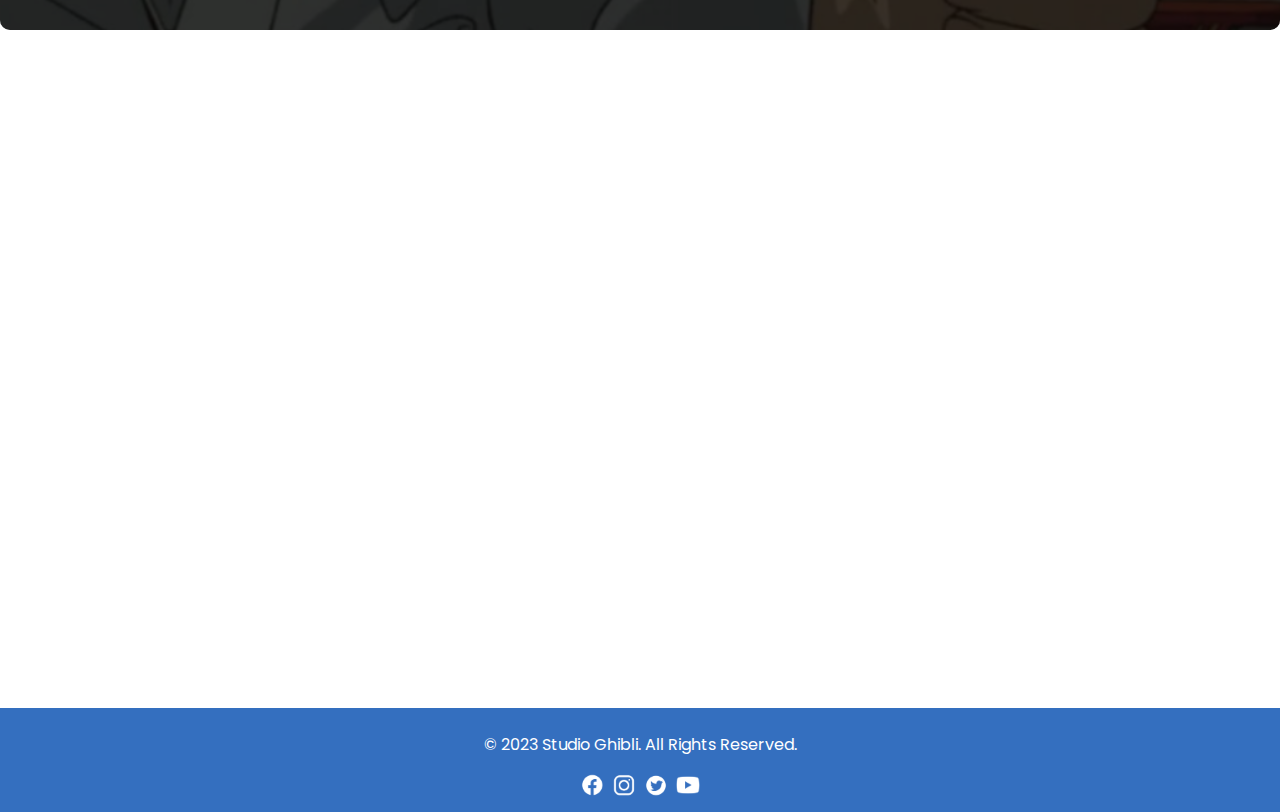
==== commit 6cc3c8a8: "Added assets and character description on 2020 movies" ====
--- a/index.html
+++ b/index.html
@@ -2373,21 +2373,30 @@
               </div>
               <div class="character">
                 <div class="char_box">
-                  <img src="Assets/Movie23_M1.jpg" alt="Arrietty" />
-                  <h2>Arrietty</h2>
-                  <p>
-                    A 14-year old borrower who lives with her parents under the
-                    floorboards of Shō's house.
-                  </p>
-                </div>
-                <div class="char_box">
-                  <img src="Assets/Movie23_M2.jpg" alt="Shou" />
-                  <h2>Shou</h2>
-                  <p>
-                    Shou is a young boy who befriends Arrietty. In the beginning
-                    of the film he moves in with his great aunt because he
-                    suffers from a heart condition and needs lots of rest and
-                    quiet.
+                  <img src="Assets/Movie25_M1.jpg" alt="Arrietty" />
+                  <h2>Aya</h2>
+                  <p>
+                    Aya is the main protagonist of "Earwig and the Witch." She
+                    is a young and spirited orphan girl with long black hair and
+                    a confident personality. Aya is known for her intelligence
+                    and resourcefulness. She is initially living in an orphanage
+                    but finds herself adopted by a mysterious witch named Bella
+                    Yaga. Throughout the film, Aya uses her wits and charm to
+                    adapt to her new life as a witch's apprentice, even though
+                    she initially resists it.
+                  </p>
+                </div>
+                <div class="char_box">
+                  <img src="Assets/Movie25_M2.jpg" alt="Shou" />
+                  <h2>Mandrake</h2>
+                  <p>
+                    Mandrake is a tall and imposing figure with a stern and
+                    somewhat intimidating demeanor. Mandrake is a powerful and
+                    talented witch who, along with Bella Yaga, takes Aya under
+                    his wing. He is known for his knowledge of magic and has a
+                    complex personality that evolves as the story unfolds.
+                    Mandrake's character plays a significant role in the
+                    development of the plot and Aya's journey.
                   </p>
                 </div>
               </div>
@@ -2412,7 +2421,7 @@
                 <img src="Assets/Movie24.png" alt="Princess Momonoke" />
               </div>
               <div class="right">
-                <h4><span class="type">Year:</span> 2011</h4>
+                <h4><span class="type">Year:</span> 2023</h4>
                 <h4><span class="type">Duration:</span> 124 min</h4>
                 <h4><span class="type">Directed By:</span> Hayao Miyazaki</h4>
                 <h4><span class="type">Produced By:</span> Toshio Suzuki</h4>
@@ -2451,21 +2460,14 @@
               </div>
               <div class="character">
                 <div class="char_box">
-                  <img src="Assets/Movie24_M1.jpg" alt="Umi" />
-                  <h2>Umi Matsuzaki</h2>
-                  <p>
-                    Matsuzaki Umi is a high school girl who takes care of her
-                    brother and sister and manages a western-style lodge next to
-                    the sea.
-                  </p>
-                </div>
-                <div class="char_box">
-                  <img src="Assets/Movie24_M2.jpg" alt="Shun" />
-                  <h2>Shun Kazama</h2>
-                  <p>
-                    A 17-year-old high school boy who is a member of the school
-                    newspaper.
-                  </p>
+                  <img src="Assets/Movie26_M1.jpg" alt="Umi" />
+                  <h2>Maki</h2>
+                  <p>N/A</p>
+                </div>
+                <div class="char_box">
+                  <img src="Assets/Movie26_M2.jpg" alt="Shun" />
+                  <h2>Himi</h2>
+                  <p>N/A</p>
                 </div>
               </div>
             </div>
--- a/style.css
+++ b/style.css
@@ -260,6 +260,8 @@
 }
 .description-paragraph {
   padding: 20px;
+  margin-left: 3rem;
+  margin-right: 3rem;
 }
 
 .about-header img {
@@ -272,7 +274,7 @@
   color: #346fbf;
   font-size: 5rem;
   font-weight: 600;
-  margin-bottom: 1rem;
+  margin-bottom: 0.3rem;
 }
 .about-founder {
   text-align: center; /* Optional: To center the content horizontally */
@@ -282,7 +284,8 @@
   color: #346fbf;
   font-size: 2.5rem;
   font-weight: 300;
-  margin-bottom: 2rem;
+  margin-bottom: 4rem;
+  margin-top: 3rem;
 }
 .founders-list {
   display: flex;
@@ -296,13 +299,15 @@
   box-sizing: border-box; /* Include padding and border in the width calculation, if any */
   /* Additional styling for founding-member divs */
   display: flex;
-  justify-content: center;
   align-items: center; /* Vertically center content */
+  margin-bottom: 5rem;
+  justify-content: left;
+  padding-left: 10rem;
 }
 
 .tooltip {
   display: none;
-  width: 13rem;
+  width: 19rem;
   background-color: #ffffff;
   color: #333;
   text-align: center;
@@ -315,6 +320,7 @@
   opacity: 0;
   transition: opacity 0.3s;
   box-shadow: 0 1px 10px rgba(0, 0, 0, 0.2);
+  align-items: center;
 }
 
 .founding-member:hover .tooltip {
@@ -325,6 +331,12 @@
 .about-foundingMemberImage {
   margin-right: 10px;
 }
+
+.image-with-border {
+  border: 5px solid #346fbf; 
+  border-radius: 8px; 
+}
+
 .about-foundingMemberInfo {
   padding-top: 4px;
   display: flex;
@@ -335,6 +347,7 @@
 
 .about-foundingMemberName {
   font-size: 1.2rem;
+  margin-left: 1rem;
 }
 
 .about-founded {
--- a/mediaqueries.css
+++ b/mediaqueries.css
@@ -8,11 +8,11 @@
   .profile-container {
     padding: 70px 10%;
   }
-
   .showcase .preview {
     width: 100%;
   }
 }
+
 @media screen and (max-width: 1200px) {
   #desktop-nav {
     display: none;
@@ -113,6 +113,14 @@
   .showcase .preview .heading_content h3 {
     font-size: 1rem;
   }
+
+  .founding-member {
+    padding-left: 8rem;
+  }
+
+  .tooltip {
+    width: 14rem;
+  }
 }
 @media screen and (max-width: 1000px) {
   #profile {
@@ -124,6 +132,13 @@
   }
   .profile-container {
     padding: 70px 10%;
+  }
+
+  .founding-member {
+    padding-left: 6rem;
+  }
+  .tooltip {
+    width: 10rem;
   }
 }
 @media screen and (max-width: 850px) {
@@ -179,6 +194,52 @@
   .showcase .character .char_box {
     width: 75%;
     height: 100%;
+  }
+
+  .founders-list {
+    display: grid;
+    grid-template-columns: repeat(2, 2fr);
+    grid-auto-flow: row;
+    gap: 20px;
+    justify-content: center;
+  }
+
+  .founding-member {
+    box-sizing: border-box;
+    display: flex;
+    flex-direction: column;
+    align-items: center;
+    margin-bottom: 5rem;
+    margin: 2rem;
+    text-align: center;
+  }
+
+  .about-foundingMemberImage {
+    margin-bottom: 10px;
+  }
+
+  .image-with-border {
+    border: 5px solid #346fbf;
+    border-radius: 8px;
+  }
+
+  .about-foundingMemberInfo {
+    display: flex;
+    flex-direction: column;
+    justify-content: center;
+  }
+
+  .about-foundingMemberName {
+    font-size: 1.2rem;
+    margin-top: 2px;
+    margin-right: 1rem;
+  }
+
+  .tooltip {
+    position: absolute;
+    left: 14%;
+    margin-top: 0.5rem;
+    width: 16rem;
   }
 }
 
@@ -241,6 +302,17 @@
     margin-bottom: 20px;
   }
 
+  .tooltip {
+    position: absolute;
+    left: 10%;
+    margin-top: 12rem;
+    width: 13rem;
+  }
+
+  .founding-member {
+    padding-left: 2rem;
+  }
+
   /*1980s section*/
 
   #section_80s {
@@ -331,6 +403,19 @@
     align-items: center;
     text-align: center;
   }
+
+  .footer-wrapper {
+    margin-top: 20rem;
+  }
+}
+
+@media screen and (max-width: 450px) {
+  .tooltip {
+    position: absolute;
+    left: -3%;
+    margin-top: 12rem;
+    width: 13rem;
+  }
 }
 
 @media screen and (max-width: 300px) {
@@ -349,10 +434,11 @@
 
   #profile {
     height: 97vh;
+    margin: 0;
   }
 
   .profile-logo {
-    margin-top: 8rem;
+    margin-top: 0;
   }
 
   .profile-logo img {
@@ -395,4 +481,15 @@
   .top_container_10s {
     height: 30vh;
   }
-}
+
+  .tooltip {
+    position: absolute;
+    left: -30%;
+    margin-top: 14rem;
+    width: 13rem;
+  }
+
+  .footer-wrapper {
+    margin-top: 20rem;
+  }
+}
